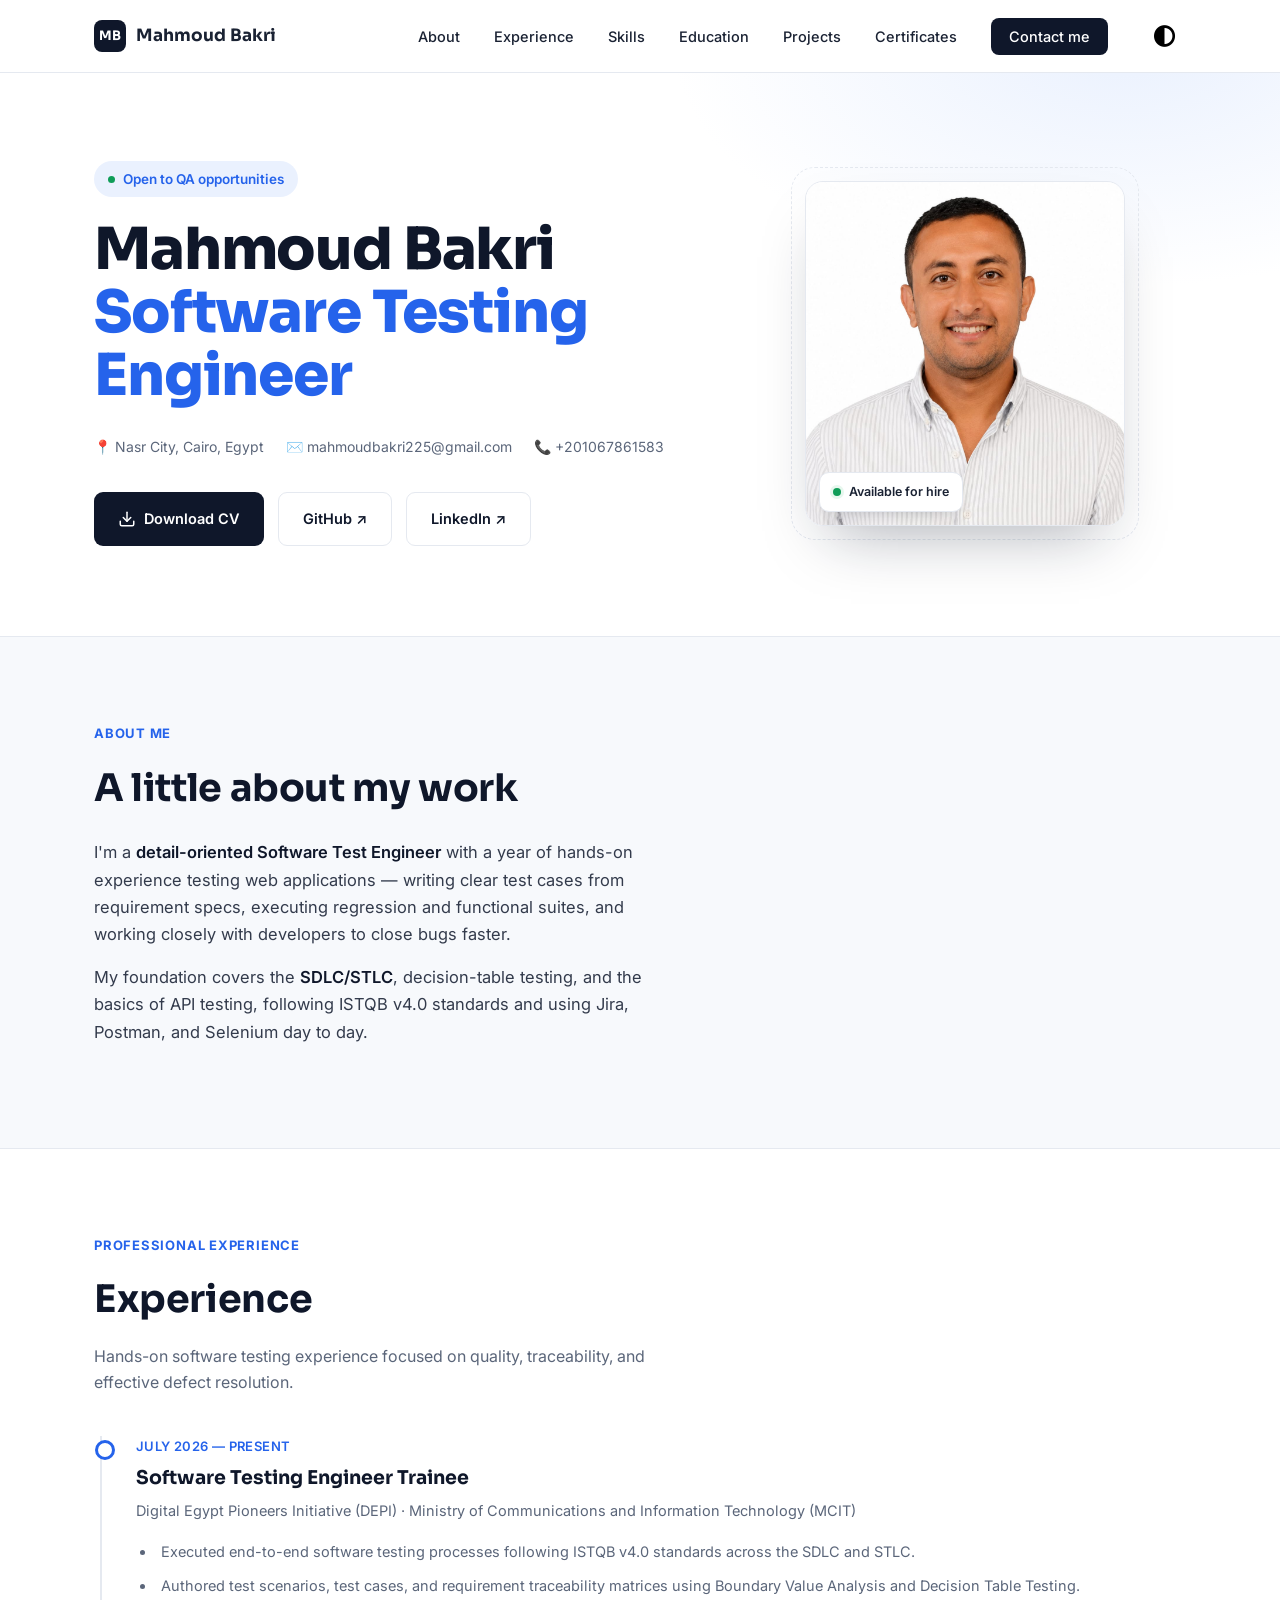
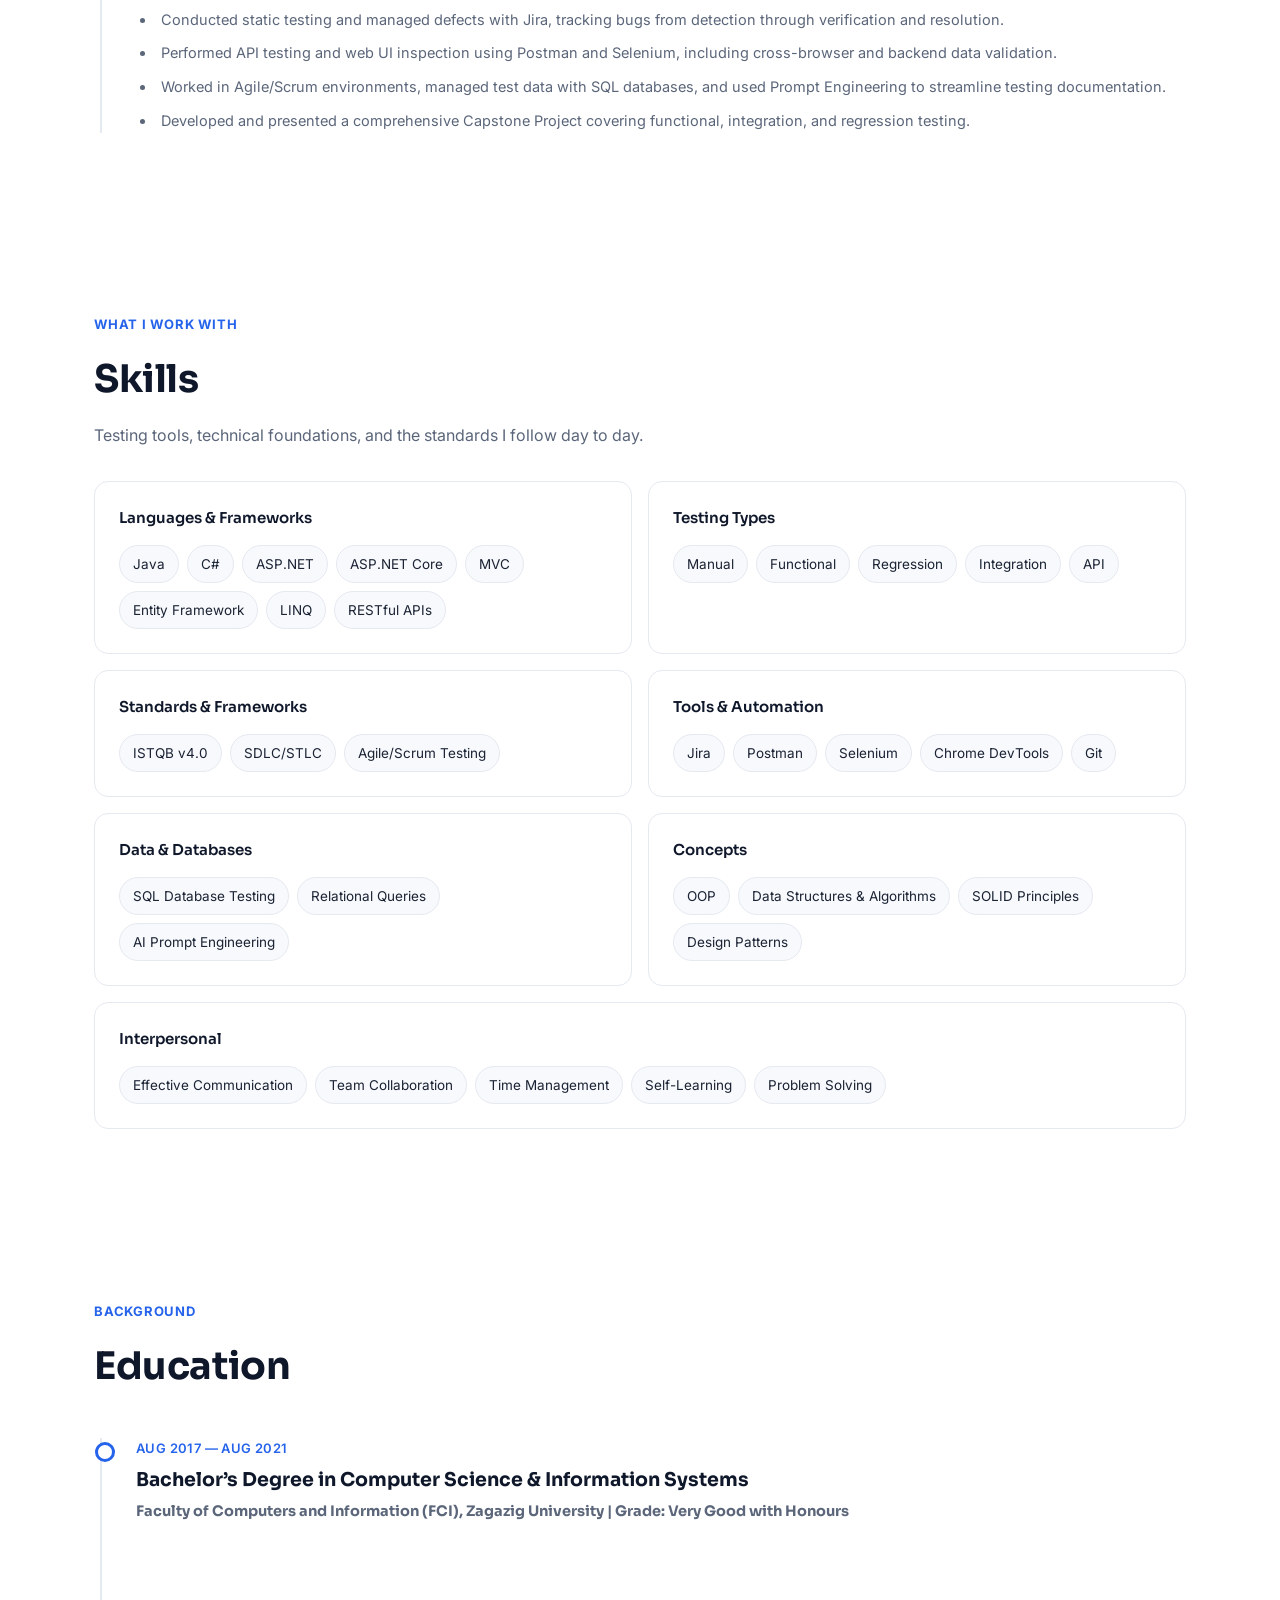
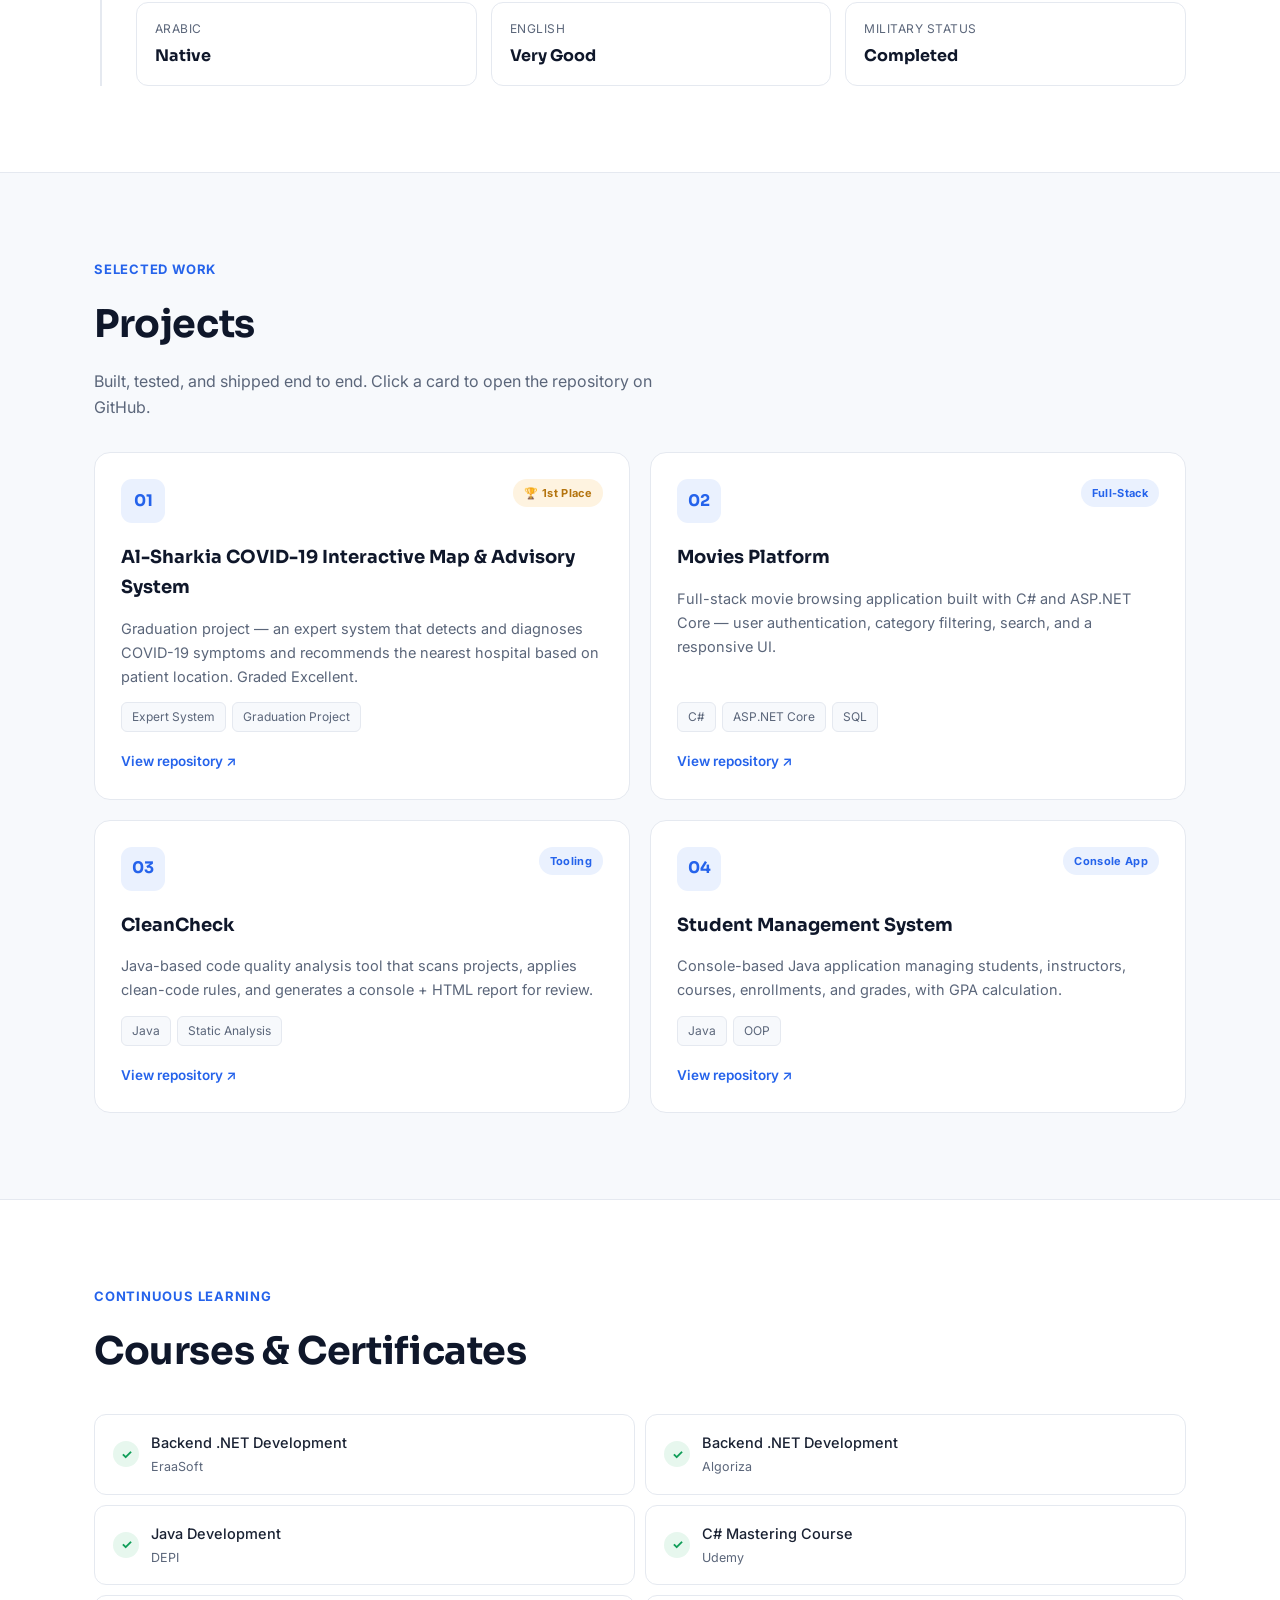
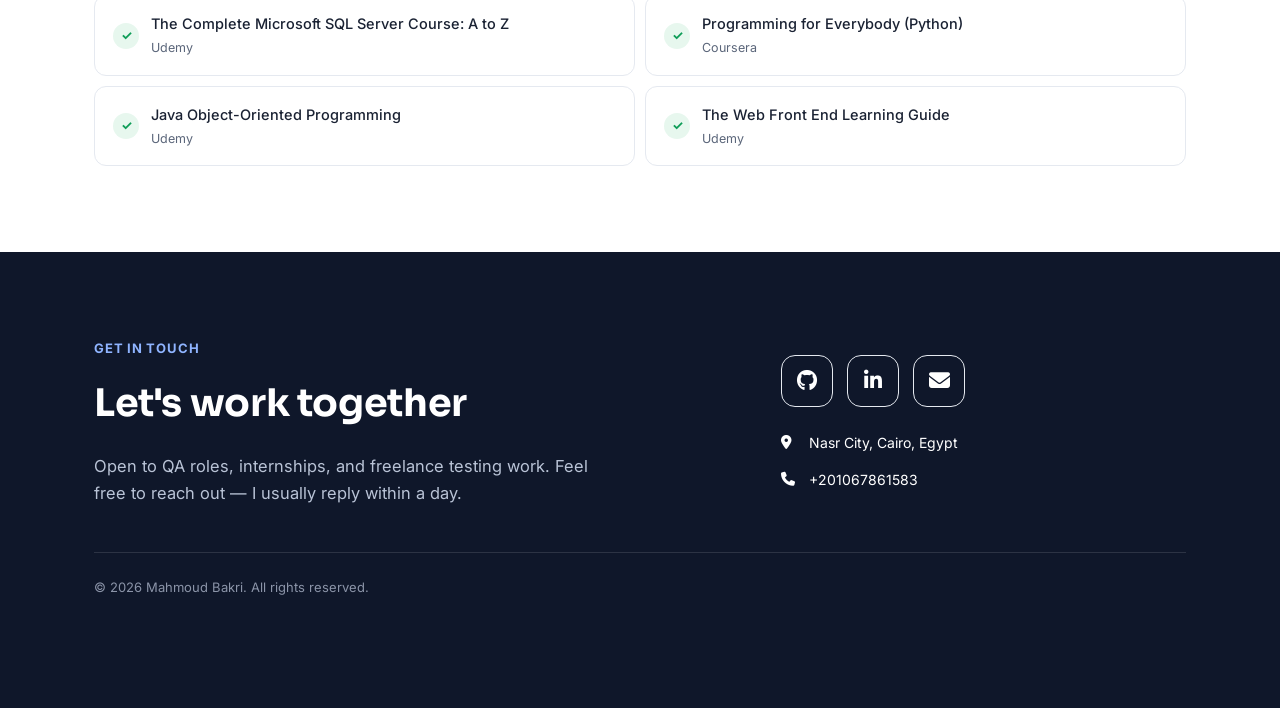
==== index.html @ 8c32ebaa "update style" ====
<!DOCTYPE html>
<html lang="en">
<head>
<meta charset="UTF-8">
<meta name="viewport" content="width=device-width, initial-scale=1.0">
<link rel="icon" type="image/png" href="imgs/MB.png">
<title>Mahmoud Bakri — Software Testing Engineer</title>
<link rel="preconnect" href="https://fonts.googleapis.com">
<link rel="preconnect" href="https://fonts.gstatic.com" crossorigin>
<link href="https://fonts.googleapis.com/css2?family=Sora:wght@500;600;700;800&family=Inter:wght@400;500;600;700&display=swap" rel="stylesheet">
<link rel="stylesheet"
      href="https://cdnjs.cloudflare.com/ajax/libs/font-awesome/6.5.2/css/all.min.css">
<link id="themeStylesheet" rel="stylesheet" href="styles/style.css">
             

<style>
.experience-list{margin-top:18px;padding-left:20px;color:var(--text-soft);font-size:14.5px;line-height:1.7;}
.experience-list li{margin-bottom:9px;padding-left:5px;}
</style>
</head>
<body>

<nav class="nav">
  <div class="wrap">
    <div class="brand"><span class="mark">MB</span> Mahmoud Bakri</div>
    <ul class="navlinks">
      <li><a href="#about">About</a></li>
      <li><a href="#experience">Experience</a></li>
      <li><a href="#skills">Skills</a></li>
      <li><a href="#education">Education</a></li>
      <li><a href="#projects">Projects</a></li>
      <li><a href="#certs">Certificates</a></li>
      <li><a class="nav-cta" href="#contact">Contact me</a></li>

    <li>
  <button class="theme-toggle" id="themeToggle" aria-label="Toggle dark mode">
     <i class="fa-solid fa-circle-half-stroke  sun"></i>
      <i class="fa-regular fa-moon moon"></i>
  </button>
</li>



    </ul>
  </div>
</nav>

<header class="hero">
  <div class="wrap hero-grid">
    <div>
      <div class="kicker"><span class="dot"></span> Open to QA opportunities</div>
      <h1 class="name">Mahmoud Bakri<br><span class="accent">Software Testing Engineer</span></h1>
      
      <div class="hero-meta">
        <span class="meta-item">📍 Nasr City, Cairo, Egypt</span>
        <span class="meta-item">✉️ mahmoudbakri225@gmail.com</span>
        <span class="meta-item">📞 +201067861583</span>
      </div>

      <div class="cta-row">
        
        <a  class="btn btn-primary" href="uploads/Mahmoud_Bakri_CV.pdf" target="_blank" rel="noopener">
          <svg width="18" height="18" viewBox="0 0 24 24" fill="none" stroke="currentColor" stroke-width="2" stroke-linecap="round" stroke-linejoin="round"><path d="M21 15v4a2 2 0 0 1-2 2H5a2 2 0 0 1-2-2v-4"/><polyline points="7 10 12 15 17 10"/><line x1="12" y1="15" x2="12" y2="3"/></svg>
          Download CV
        </a>
        
        <a class="btn btn-ghost" href="https://github.com/MahmoudBakri225/" target="_blank" rel="noopener">GitHub ↗</a>
        <a class="btn btn-ghost" href="https://linkedin.com/in/mahmoud-bakri-swt/" target="_blank" rel="noopener">LinkedIn ↗</a>
        
      </div>
    </div>

    <div class="photo-card">
      <div class="photo-ring"></div>
      <div class="photo-box">
      <img alt="Mahmoud-bakri-image" src="imgs/mb.jpg">
      </div>
      <div class="avail-badge"><span class="dot"></span> Available for hire</div>
    </div>
  </div>
</header>

<section class="about" id="about">
  <div class="wrap">
    <div class="about-grid">
      <div class="reveal">
        <div class="eyebrow">About me</div>
        <h2 class="section-title">A little about my work</h2>
        <div class="about-copy" style="margin-top:20px;">
          <p>I'm a <strong>detail-oriented Software Test Engineer</strong> with a year of hands-on experience testing web applications — writing clear test cases from requirement specs, executing regression and functional suites, and working closely with developers to close bugs faster.</p>
          <p>My foundation covers the <strong>SDLC/STLC</strong>, decision-table testing, and the basics of API testing, following ISTQB v4.0 standards and using Jira, Postman, and Selenium day to day.</p>
        </div>
      </div>
      <!-- <div class="reveal">
        <div class="stat-cards">
          <div class="stat-card"><div class="stat-num">1+</div><div class="stat-label">Year of testing experience</div></div>
          <div class="stat-card"><div class="stat-num">4</div><div class="stat-label">Projects delivered</div></div>
          <div class="stat-card"><div class="stat-num">8</div><div class="stat-label">Courses & certificates</div></div>
          <div class="stat-card"><div class="stat-num">2</div><div class="stat-label">Languages spoken</div></div>
        </div>
      </div> -->
    </div>
  </div>
</section>

<section id="experience">
  <div class="wrap">
    <div class="reveal">
      <div class="eyebrow">Professional experience</div>
      <h2 class="section-title">Experience</h2>
      <p class="section-sub">Hands-on software testing experience focused on quality, traceability, and effective defect resolution.</p>
    </div>

    <div class="timeline reveal" style="margin-top:40px;">
      <div class="tl-item">
        <div class="tl-date">July 2026 — Present</div>
        <div class="tl-role">Software Testing Engineer Trainee</div>
        <div class="tl-org">Digital Egypt Pioneers Initiative (DEPI) · Ministry of Communications and Information Technology (MCIT)</div>
        <ul class="experience-list">
          <li>Executed end-to-end software testing processes following ISTQB v4.0 standards across the SDLC and STLC.</li>
          <li>Authored test scenarios, test cases, and requirement traceability matrices using Boundary Value Analysis and Decision Table Testing.</li>
          <li>Conducted static testing and managed defects with Jira, tracking bugs from detection through verification and resolution.</li>
          <li>Performed API testing and web UI inspection using Postman and Selenium, including cross-browser and backend data validation.</li>
          <li>Worked in Agile/Scrum environments, managed test data with SQL databases, and used Prompt Engineering to streamline testing documentation.</li>
          <li>Developed and presented a comprehensive Capstone Project covering functional, integration, and regression testing.</li>
        </ul>
      </div>
    </div>
  </div>
</section>

<section id="skills">
  <div class="wrap">
    <div class="reveal">
      <div class="eyebrow">What I work with</div>
      <h2 class="section-title">Skills</h2>
      <p class="section-sub">Testing tools, technical foundations, and the standards I follow day to day.</p>
    </div>

    <div class="skills-grid reveal" style="margin-top:32px;">
      <div class="skill-card">
        <h3>Languages & Frameworks</h3>
        <div class="pill-row">
          <span class="pill">Java</span><span class="pill">C#</span><span class="pill">ASP.NET</span>
          <span class="pill">ASP.NET Core</span><span class="pill">MVC</span><span class="pill">Entity Framework</span>
          <span class="pill">LINQ</span><span class="pill">RESTful APIs</span>
        </div>
      </div>
      <div class="skill-card">
        <h3>Testing Types</h3>
        <div class="pill-row">
          <span class="pill">Manual</span><span class="pill">Functional</span><span class="pill">Regression</span>
          <span class="pill">Integration</span><span class="pill">API</span>
        </div>
      </div>
      <div class="skill-card">
        <h3>Standards & Frameworks</h3>
        <div class="pill-row">
          <span class="pill">ISTQB v4.0</span><span class="pill">SDLC/STLC</span><span class="pill">Agile/Scrum Testing</span>
        </div>
      </div>
      <div class="skill-card">
        <h3>Tools & Automation</h3>
        <div class="pill-row">
          <span class="pill">Jira</span><span class="pill">Postman</span><span class="pill">Selenium</span>
          <span class="pill">Chrome DevTools</span><span class="pill">Git</span>
        </div>
      </div>
      <div class="skill-card">
        <h3>Data & Databases</h3>
        <div class="pill-row">
          <span class="pill">SQL Database Testing</span><span class="pill">Relational Queries</span>
          <span class="pill">AI Prompt Engineering</span>
        </div>
      </div>
      <div class="skill-card">
        <h3>Concepts</h3>
        <div class="pill-row">
          <span class="pill">OOP</span><span class="pill">Data Structures & Algorithms</span>
          <span class="pill">SOLID Principles</span><span class="pill">Design Patterns</span>
        </div>
      </div>
      <div class="skill-card" style="grid-column:1/-1;">
        <h3>Interpersonal</h3>
        <div class="pill-row">
          <span class="pill">Effective Communication</span><span class="pill">Team Collaboration</span>
          <span class="pill">Time Management</span><span class="pill">Self-Learning</span><span class="pill">Problem Solving</span>
        </div>
      </div>
    </div>
  </div>
</section>

<section id="education">
  <div class="wrap">
    <div class="reveal">
      <div class="eyebrow">Background</div>
      <h2 class="section-title">Education </h2>
    </div>

    <div class="timeline reveal" style="margin-top:40px;">
      <div class="tl-item">
        <div class="tl-date">Aug 2017 — Aug 2021</div>
        <div class="tl-role">Bachelor’s Degree in Computer Science & Information Systems</dسiv>
        <div class="tl-org">Faculty of Computers and Information (FCI), Zagazig University | Grade: Very Good with Honours</div>
      </div>
    </div>

    <div class="lang-grid reveal">
      <div class="lang-card"><div class="k">Arabic</div><div class="v">Native</div></div>
      <div class="lang-card"><div class="k">English</div><div class="v">Very Good</div></div>
      <div class="lang-card"><div class="k">Military Status</div><div class="v">Completed</div></div>
    </div>
  </div>
</section>

<section class="projects" id="projects">
  <div class="wrap">
    <div class="reveal">
      <div class="eyebrow">Selected work</div>
      <h2 class="section-title">Projects</h2>
      <p class="section-sub">Built, tested, and shipped end to end. Click a card to open the repository on GitHub.</p>
    </div>

    <div class="proj-grid reveal" style="margin-top:32px;">
      <a class="proj-card" href="https://github.com/MahmoudBakri225/Al-sharkia-COVID-19-Interactive-Map-Advisory-System" target="_blank" rel="noopener">
        <div class="proj-top">
          <div class="proj-icon">01</div>
          <span class="badge badge-gold">🏆 1st Place</span>
        </div>
        <div class="proj-name">Al-Sharkia COVID-19 Interactive Map & Advisory System</div>
        <p class="proj-desc">Graduation project — an expert system that detects and diagnoses COVID-19 symptoms and recommends the nearest hospital based on patient location. Graded Excellent.</p>
        <div class="proj-tags"><span class="tag-mini">Expert System</span><span class="tag-mini">Graduation Project</span></div>
        <span class="proj-link">View repository ↗</span>
      </a>

      <a class="proj-card" href="https://github.com/MahmoudBakri225/ETickets" target="_blank" rel="noopener">
        <div class="proj-top">
          <div class="proj-icon">02</div>
          <span class="badge badge-blue">Full-Stack</span>
        </div>
        <div class="proj-name">Movies Platform</div>
        <p class="proj-desc">Full-stack movie browsing application built with C# and ASP.NET Core — user authentication, category filtering, search, and a responsive UI.</p>
        <div class="proj-tags"><span class="tag-mini">C#</span><span class="tag-mini">ASP.NET Core</span><span class="tag-mini">SQL</span></div>
        <span class="proj-link">View repository ↗</span>
      </a>

      <a class="proj-card" href="https://github.com/MahmoudBakri225/CleanCheck" target="_blank" rel="noopener">
        <div class="proj-top">
          <div class="proj-icon">03</div>
          <span class="badge badge-blue">Tooling</span>
        </div>
        <div class="proj-name">CleanCheck</div>
        <p class="proj-desc">Java-based code quality analysis tool that scans projects, applies clean-code rules, and generates a console + HTML report for review.</p>
        <div class="proj-tags"><span class="tag-mini">Java</span><span class="tag-mini">Static Analysis</span></div>
        <span class="proj-link">View repository ↗</span>
      </a>

      <a class="proj-card" href="https://github.com/MahmoudBakri225/StudentManagementSystem/tree/main" target="_blank" rel="noopener">
        <div class="proj-top">
          <div class="proj-icon">04</div>
          <span class="badge badge-blue">Console App</span>
        </div>
        <div class="proj-name">Student Management System</div>
        <p class="proj-desc">Console-based Java application managing students, instructors, courses, enrollments, and grades, with GPA calculation.</p>
        <div class="proj-tags"><span class="tag-mini">Java</span><span class="tag-mini">OOP</span></div>
        <span class="proj-link">View repository ↗</span>
      </a>
    </div>
  </div>
</section>

<section id="certs">
  <div class="wrap">
    <div class="reveal">
      <div class="eyebrow">Continuous learning</div>
      <h2 class="section-title">Courses & Certificates</h2>
    </div>

    <div class="certs-grid reveal" style="margin-top:32px;">
      <div class="cert-item"><span class="cert-check">✓</span><div class="cert-text"><div class="c-name">Backend .NET Development</div><div class="c-issuer">EraaSoft</div></div></div>
      <div class="cert-item"><span class="cert-check">✓</span><div class="cert-text"><div class="c-name">Backend .NET Development</div><div class="c-issuer">Algoriza</div></div></div>
      <div class="cert-item"><span class="cert-check">✓</span><div class="cert-text"><div class="c-name">Java Development</div><div class="c-issuer">DEPI</div></div></div>
      <div class="cert-item"><span class="cert-check">✓</span><div class="cert-text"><div class="c-name">C# Mastering Course</div><div class="c-issuer">Udemy</div></div></div>
      <div class="cert-item"><span class="cert-check">✓</span><div class="cert-text"><div class="c-name">The Complete Microsoft SQL Server Course: A to Z</div><div class="c-issuer">Udemy</div></div></div>
      <div class="cert-item"><span class="cert-check">✓</span><div class="cert-text"><div class="c-name">Programming for Everybody (Python)</div><div class="c-issuer">Coursera</div></div></div>
      <div class="cert-item"><span class="cert-check">✓</span><div class="cert-text"><div class="c-name">Java Object-Oriented Programming</div><div class="c-issuer">Udemy</div></div></div>
      <div class="cert-item"><span class="cert-check">✓</span><div class="cert-text"><div class="c-name">The Web Front End Learning Guide</div><div class="c-issuer">Udemy</div></div></div>
    </div>
  </div>
</section>


<section class="contact" id="contact">
  <div class="wrap">

    <div class="contact-grid">

      <!-- Left: Text -->
      <div class="contact-content reveal">

        <div class="eyebrow">Get in touch</div>

        <h2 class="section-title">
          Let's work together
        </h2>

        <div class="contact-copy">
          <p>
            Open to QA roles, internships, and freelance testing work.
            Feel free to reach out — I usually reply within a day.
          </p>
        </div>

      </div>

      <!-- Right: Social + Contact Info -->
      <div class="contact-right reveal">

        <div class="social-icons">

          <a
            href="https://github.com/MahmoudBakri225/"
            target="_blank"
            rel="noopener"
            aria-label="GitHub"
            class="social-icon"
          >
            <i class="fa-brands fa-github"></i>
          </a>

          <a
            href="https://linkedin.com/in/mahmoud-bakri-swt/"
            target="_blank"
            rel="noopener"
            aria-label="LinkedIn"
            class="social-icon"
          >
            <i class="fa-brands fa-linkedin-in"></i>
          </a>

          <a
            href="mailto:mahmoudbakri225@gmail.com"
            aria-label="Email"
            class="social-icon"
          >
            <i class="fa-solid fa-envelope"></i>
          </a>

        </div>

        <div class="contact-info">

          <div class="contact-info-item">
            <i class="fa-solid fa-location-dot"></i>
            <span>Nasr City, Cairo, Egypt</span>
          </div>

          <div class="contact-info-item">
            <i class="fa-solid fa-phone"></i>
            <a href="tel:+201067861583">
              +201067861583
            </a>
          </div>

        </div>

      </div>

    </div>

    <footer>
      <span class="fnote">
        © 2026 Mahmoud Bakri. All rights reserved.
      </span>

    </footer>

  </div>
</section>


<script>
  (function(){
    var items = document.querySelectorAll('.reveal');
    if(!('IntersectionObserver' in window)){ items.forEach(function(el){el.classList.add('in');}); return; }
    var io = new IntersectionObserver(function(entries){
      entries.forEach(function(entry){
        if(entry.isIntersecting){ entry.target.classList.add('in'); io.unobserve(entry.target); }
      });
    }, {threshold:0.12});
    items.forEach(function(el){ io.observe(el); });
  })();
</script>

<script src="scripts/index.js"></script>

</body>
</html>
---- styles/style.css ----
:root{
    --bg:#FFFFFF;
    --bg-soft:#F7F9FC;
    --navy:#0F172A;
    --navy-2:#1E293B;
    --blue:#2563EB;
    --blue-soft:#EAF1FE;
    --text:#1A2233;
    --text-soft:#5B667A;
    --border:#E5E9F0;
    --green:#0F9D58;
    --green-soft:#E7F7EE;

    --display:'Sora', sans-serif;
    --body:'Inter', sans-serif;
    --maxw:1140px;
  }


  .theme-toggle {
  width: 44px;
  height: 44px;
  border: none;
  border-radius: 50%;
  background: transparent;
  cursor: pointer;

  display: flex;
  align-items: center;
  justify-content: center;

  font-size: 21px;
  transition: transform 0.3s ease, background 0.3s ease;
}

.theme-toggle:hover {
  transform: rotate(15deg) scale(1.1);
  background: rgba(128, 128, 128, 0.15);
}

.theme-toggle .moon {
  display: none;
}

.theme-toggle.dark .sun {
  display: none;
}

.theme-toggle.dark .moon {
  display: inline;
}



  .theme-switch {
  position: relative;
  display: inline-block;
  width: 48px;
  height: 24px;
}

.theme-switch input {
  display: none;
}

.theme-slider {
  position: absolute;
  inset: 0;
  background: #ccc;
  border-radius: 30px;
  cursor: pointer;
  transition: 0.3s;
}

.theme-slider::before {
  content: "";
  position: absolute;
  width: 18px;
  height: 18px;
  left: 3px;
  top: 3px;
  background: white;
  border-radius: 50%;
  transition: 0.3s;
}

.theme-switch input:checked + .theme-slider {
  background: #222;
}

.theme-switch input:checked + .theme-slider::before {
  transform: translateX(24px);
}



  .switch {
    position: relative;
    display: inline-block;
    width: 50px;
    height: 26px;
}

.switch input {
    display: none;
}

.slider {
    position: absolute;
    inset: 0;
    background: #ccc;
    border-radius: 30px;
    cursor: pointer;
    transition: 0.3s;
}

.slider::before {
    content: "";
    position: absolute;
    width: 20px;
    height: 20px;
    left: 3px;
    top: 3px;
    background: white;
    border-radius: 50%;
    transition: 0.3s;
}

input:checked + .slider {
    background: #333;
}

input:checked + .slider::before {
    transform: translateX(24px);
}



  *{box-sizing:border-box; margin:0; padding:0;}
  html{scroll-behavior:smooth;}
  body{
    font-family:var(--body);
    color:var(--text);
    background:var(--bg);
    line-height:1.65;
    -webkit-font-smoothing:antialiased;
  }
  img{max-width:100%; display:block;}
  a{color:inherit; text-decoration:none;}
  ::selection{background:var(--blue-soft); color:var(--navy);}
  .wrap{max-width:var(--maxw); margin:0 auto; padding:0 24px;}
  a:focus-visible, button:focus-visible{outline:2px solid var(--blue); outline-offset:3px; border-radius:2px;}

  .reveal{opacity:0; transform:translateY(14px); transition:opacity .5s ease, transform .5s ease;}
  .reveal.in{opacity:1; transform:translateY(0);}
  @media (prefers-reduced-motion: reduce){ .reveal{opacity:1; transform:none;} html{scroll-behavior:auto;} }

  /* ---- nav ---- */
  .nav{position:sticky; top:0; z-index:60; background:rgba(255,255,255,0.85); backdrop-filter:blur(10px); border-bottom:1px solid var(--border);}
  .nav .wrap{display:flex; align-items:center; justify-content:space-between; height:72px;}
  .brand{font-family:var(--display); font-weight:700; font-size:17px; display:flex; align-items:center; gap:10px;}
  .brand .mark{width:32px; height:32px; border-radius:8px; background:var(--navy); color:#fff; display:flex; align-items:center; justify-content:center; font-size:13px; font-weight:700;}
  .navlinks{display:none; gap:34px; list-style:none;}
  @media (min-width:780px){ .navlinks{display:flex; align-items:center;} }
  .navlinks a{font-size:14.5px; font-weight:500; transition:color .2s;}
  .navlinks a:hover{color:var(--navy);}
  .nav-cta{font-size:14px; font-weight:600; background:var(--navy); color:#fff; padding:10px 18px; border-radius:8px; transition:background .2s, transform .2s;}
  .nav-cta:hover{background:var(--blue); transform:translateY(-1px);}

  /* ---- hero ---- */
  .hero{padding:88px 0 90px; background:
    radial-gradient(700px 380px at 88% -6%, var(--blue-soft), transparent 65%);
  }
  .hero-grid{display:grid; grid-template-columns:1fr; gap:52px; align-items:center;}
  @media (min-width:920px){ .hero-grid{grid-template-columns:1.15fr 0.85fr;} }

  .kicker{display:inline-flex; align-items:center; gap:8px; font-size:13.5px; font-weight:600; color:var(--blue); background:var(--blue-soft); padding:7px 14px; border-radius:20px; margin-bottom:22px;}
  .kicker .dot{width:7px; height:7px; border-radius:50%; background:var(--green);}

  h1.name{font-family:var(--display); font-weight:800; font-size:clamp(38px,5.4vw,58px); line-height:1.08; letter-spacing:-0.02em; color:var(--navy);}
  h1.name .accent{color:var(--blue);}
  .tagline{margin-top:20px; font-size:18px; color:var(--text-soft); max-width:50ch; line-height:1.7;}

  .hero-meta{display:flex; flex-wrap:wrap; gap:22px; margin-top:28px;}
  .meta-item{display:flex; align-items:center; gap:8px; font-size:14px; color:var(--text-soft);}
  .meta-item svg{flex-shrink:0;}

  .cta-row{display:flex; gap:14px; margin-top:34px; flex-wrap:wrap;}
  .btn{font-size:14.5px; font-weight:600; padding:14px 24px; border-radius:9px; display:inline-flex; align-items:center; gap:8px; transition:transform .2s, box-shadow .2s, background .2s, border-color .2s;}
  .btn-primary{background:var(--navy); color:#fff;}
  .btn-primary:hover{background:var(--blue); transform:translateY(-2px); box-shadow:0 10px 24px -8px rgba(37,99,235,0.5);}
  .btn-ghost{border:1.5px solid var(--border); color:var(--navy); background:#fff;}
  .btn-ghost:hover{border-color:var(--navy); transform:translateY(-2px);}

  .photo-card{position:relative; justify-self:center; width:min(320px,80vw);}
  .photo-ring{position:absolute; inset:-14px; border:1.5px dashed var(--border); border-radius:24px;}
  .photo-box{aspect-ratio:1/1.08; border-radius:18px; overflow:hidden; border:1px solid var(--border); box-shadow:0 30px 60px -25px rgba(15,23,42,0.35); position:relative;}
  .photo-box img{width:100%; height:100%; object-fit:cover;}
  .avail-badge{position:absolute; left:14px; bottom:14px; background:#fff; border:1px solid var(--border); border-radius:10px; padding:9px 13px; display:flex; align-items:center; gap:8px; font-size:12.5px; font-weight:600; box-shadow:0 8px 18px -10px rgba(15,23,42,0.3);}
  .avail-badge .dot{width:8px; height:8px; border-radius:50%; background:var(--green); box-shadow:0 0 0 3px var(--green-soft);}


  /* =========================
   HOVER
========================= */

.photo-card:hover .photo-box {
  transform: translateY(-10px) rotateX(2deg) rotateY(-3deg);

  box-shadow:
    0 25px 50px rgba(0, 0, 0, 0.35),
    0 0 35px rgba(100, 180, 255, 0.25);
}

.photo-card:hover .photo-box img {
  transform: scale(1.08);

  filter:
    brightness(1.08)
    contrast(1.05)
    saturate(1.1);
}

/* Sweep light */
.photo-card:hover .photo-box::after {
  transform: translateX(120%);
}

/* Ring animation */
.photo-card:hover .photo-ring {
  transform: rotate(4deg) scale(1.04);

  border-color: rgba(100, 190, 255, 0.65);

  box-shadow:
    0 0 20px rgba(100, 190, 255, 0.25),
    inset 0 0 20px rgba(100, 190, 255, 0.08);
}

  /* ---- section shell ---- */
  section{padding:86px 0;}
  .eyebrow{font-size:13px; font-weight:700; letter-spacing:.06em; text-transform:uppercase; color:var(--blue); margin-bottom:12px;}
  .section-title{font-family:var(--display); font-weight:700; font-size:clamp(28px,3.6vw,38px); color:var(--navy); letter-spacing:-0.01em;}
  .section-sub{color:var(--text-soft); margin-top:12px; font-size:16px; max-width:60ch;}

  /* ---- about ---- */
  .about{background:var(--bg-soft); border-top:1px solid var(--border); border-bottom:1px solid var(--border);}
  .about-grid{display:grid; grid-template-columns:1fr; gap:44px;}
  @media (min-width:880px){ .about-grid{grid-template-columns:1.3fr 1fr;} }
  .about-copy p{font-size:16.5px; color:#333B4C; margin-bottom:16px; max-width:60ch;}
  .about-copy strong{color:var(--navy); font-weight:600;}

  .stat-cards{display:grid; grid-template-columns:1fr 1fr; gap:14px;}
  .stat-card{background:#fff; border:1px solid var(--border); border-radius:14px; padding:22px;}
  .stat-num{font-family:var(--display); font-weight:800; font-size:30px; color:var(--navy);}
  .stat-label{font-size:13px; color:var(--text-soft); margin-top:4px;}

  /* ---- skills ---- */
  .skills-grid{display:grid; grid-template-columns:1fr; gap:16px;}
  @media (min-width:700px){ .skills-grid{grid-template-columns:1fr 1fr;} }
  .skill-card{background:#fff; border:1px solid var(--border); border-radius:14px; padding:24px; transition:border-color .2s, box-shadow .2s;}
  .skill-card:hover{border-color:#c7d2e3; box-shadow:0 12px 28px -18px rgba(15,23,42,0.25);}
  .skill-card h3{font-family:var(--display); font-weight:600; font-size:15px; color:var(--navy); margin-bottom:14px;}
  .pill-row{display:flex; flex-wrap:wrap; gap:8px;}
  .pill{font-size:13.5px; padding:7px 13px; border-radius:20px; background:var(--bg-soft); border:1px solid var(--border); color:var(--text); transition:border-color .2s, background .2s, color .2s;}
  .pill:hover{border-color:var(--blue); background:var(--blue-soft); color:var(--blue);}

  /* ---- timeline ---- */
  .timeline{border-left:2px solid var(--border); margin-left:6px; padding-left:34px;}
  .tl-item{position:relative; padding-bottom:38px;}
  .tl-item:last-child{padding-bottom:0;}
  .tl-item::before{content:""; position:absolute; left:-41px; top:4px; width:14px; height:14px; border-radius:50%; background:#fff; border:3px solid var(--blue);}
  .tl-date{font-size:13px; font-weight:600; color:var(--blue); text-transform:uppercase; letter-spacing:.03em;}
  .tl-role{font-family:var(--display); font-size:19px; font-weight:700; color:var(--navy); margin-top:6px;}
  .tl-org{color:var(--text-soft); font-size:14.5px; margin-top:4px;}

  .lang-grid{display:grid; grid-template-columns:repeat(auto-fit,minmax(150px,1fr)); gap:14px; margin-top:40px;}
  .lang-card{background:#fff; border:1px solid var(--border); border-radius:12px; padding:16px 18px;}
  .lang-card .k{font-size:12px; color:var(--text-soft); text-transform:uppercase; letter-spacing:.04em;}
  .lang-card .v{font-family:var(--display); font-weight:700; font-size:16px; color:var(--navy); margin-top:4px;}

  /* ---- projects ---- */
  .projects{background:var(--bg-soft); border-top:1px solid var(--border); border-bottom:1px solid var(--border);}
  .proj-grid{display:grid; grid-template-columns:1fr; gap:20px;}
  @media (min-width:760px){ .proj-grid{grid-template-columns:1fr 1fr;} }
  .proj-card{background:#fff; border:1px solid var(--border); border-radius:16px; padding:26px; display:flex; flex-direction:column; gap:14px; transition:transform .2s, box-shadow .2s, border-color .2s;}
  .proj-card:hover{transform:translateY(-5px); box-shadow:0 20px 40px -22px rgba(15,23,42,0.3); border-color:#c7d2e3;}
  .proj-top{display:flex; align-items:flex-start; justify-content:space-between; gap:12px;}
  .proj-icon{width:44px; height:44px; border-radius:11px; background:var(--blue-soft); color:var(--blue); display:flex; align-items:center; justify-content:center; font-family:var(--display); font-weight:700; font-size:16px; flex-shrink:0;}
  .badge{font-size:11px; font-weight:700; letter-spacing:.03em; padding:5px 11px; border-radius:20px; white-space:nowrap;}
  .badge-gold{background:#FEF3E0; color:#B4740E;}
  .badge-blue{background:var(--blue-soft); color:var(--blue);}
  .proj-name{font-family:var(--display); font-weight:700; font-size:18px; color:var(--navy); margin-top:6px;}
  .proj-desc{color:var(--text-soft); font-size:14.5px;}
  .proj-tags{display:flex; flex-wrap:wrap; gap:6px; margin-top:auto;}
  .tag-mini{font-size:12px; color:var(--text-soft); background:var(--bg-soft); border:1px solid var(--border); padding:4px 10px; border-radius:6px;}
  .proj-link{display:inline-flex; align-items:center; gap:6px; font-size:13.5px; font-weight:600; color:var(--blue); margin-top:4px;}
  .proj-card:hover .proj-link{text-decoration:underline;}

  /* ---- certs ---- */
  .certs-grid{display:grid; grid-template-columns:1fr; gap:10px;}
  @media (min-width:700px){ .certs-grid{grid-template-columns:1fr 1fr;} }
  .cert-item{display:flex; align-items:center; gap:12px; background:#fff; border:1px solid var(--border); border-radius:12px; padding:16px 18px;}
  .cert-check{width:26px; height:26px; border-radius:50%; background:var(--green-soft); color:var(--green); display:flex; align-items:center; justify-content:center; font-size:13px; font-weight:700; flex-shrink:0;}
  .cert-text .c-name{font-size:14.5px; font-weight:500; color:var(--text);}
  .cert-text .c-issuer{font-size:12.5px; color:var(--text-soft); margin-top:2px;}

  /* ---- contact ---- */
  .contact{background:var(--navy); color:#fff;}
  .contact .eyebrow{color:#8FB4FF;}
  .contact .section-title{color:#fff;}
  .contact-grid{display:grid; grid-template-columns:1fr; gap:44px;}
  @media (min-width:880px){ .contact-grid{grid-template-columns:1.1fr .9fr;} }
  .contact-copy p{color:#B9C3D6; font-size:16.5px; max-width:52ch;}
  .contact-links{display:flex; flex-direction:column; gap:10px;}
  .clink{display:flex; align-items:center; justify-content:space-between; padding:16px 18px; border-radius:12px; background:rgba(255,255,255,0.05); border:1px solid rgba(255,255,255,0.12); transition:background .2s, transform .2s;}
  .clink:hover{background:rgba(255,255,255,0.1); transform:translateX(4px);}
  .clink .l-label{font-size:11px; color:#8B94A8; text-transform:uppercase; letter-spacing:.05em; display:block; margin-bottom:4px;}
  .clink .l-value{font-size:15px; font-weight:600;}

  footer{border-top:1px solid rgba(255,255,255,0.12); padding:24px 0; margin-top: 45px; display:flex; justify-content:space-between; flex-wrap:wrap; gap:10px;}
  footer .fnote{font-size:13px; color:#8B94A8;}

  ::-webkit-scrollbar{width:10px;}
  ::-webkit-scrollbar-track{background:var(--bg-soft);}
  ::-webkit-scrollbar-thumb{background:#cbd5e1; border-radius:6px;}


  /* =========================
   CONTACT SECTION
========================= */

/* =========================
   CONTACT
========================= */

.contact-grid {
  display: grid;
  grid-template-columns: 1.2fr 0.8fr;
  gap: 80px;
  align-items: center;
}

/* Left Content */

.contact-content {
  text-align: left;
}

.contact-content .contact-copy {
  max-width: 580px;
  margin-top: 18px;
}

/* Right Content */

.contact-right {
  display: flex;
  flex-direction: column;
  align-items: flex-start;
}

/* Social Icons */

.social-icons {
  display: flex;
  align-items: center;
  gap: 14px;
}

.social-icon {
  width: 52px;
  height: 52px;

  display: flex;
  align-items: center;
  justify-content: center;

  border-radius: 14px;

  background: var(--surface);
  color: #fff;
  border: 1px solid var(--border);

  font-size: 21px;
  text-decoration: none;

  transition:
    transform 0.25s ease,
    background 0.25s ease,
    color 0.25s ease,
    border-color 0.25s ease;
}

.social-icon:hover {
  transform: translateY(-5px);
  background: var(--accent);
  color: #fff;
  border-color: var(--accent);
}

/* Location + Phone */

.contact-info {
  display: flex;
  flex-direction: column;
  gap: 14px;
  margin-top: 24px;
}

.contact-info-item {
  display: flex;
  align-items: center;
  gap: 10px;

  color: var(--muted);
  font-size: 14px;
}

.contact-info-item i {
  color: var(--accent);
  width: 18px;
}

.contact-info-item a {
  color: inherit;
  text-decoration: none;
}

.contact-info-item a:hover {
  color: var(--accent);
}

/* Mobile */

@media (max-width: 768px) {

  .contact-grid {
    grid-template-columns: 1fr;
    gap: 40px;
  }

  .contact-right {
    align-items: flex-start;
  }

}
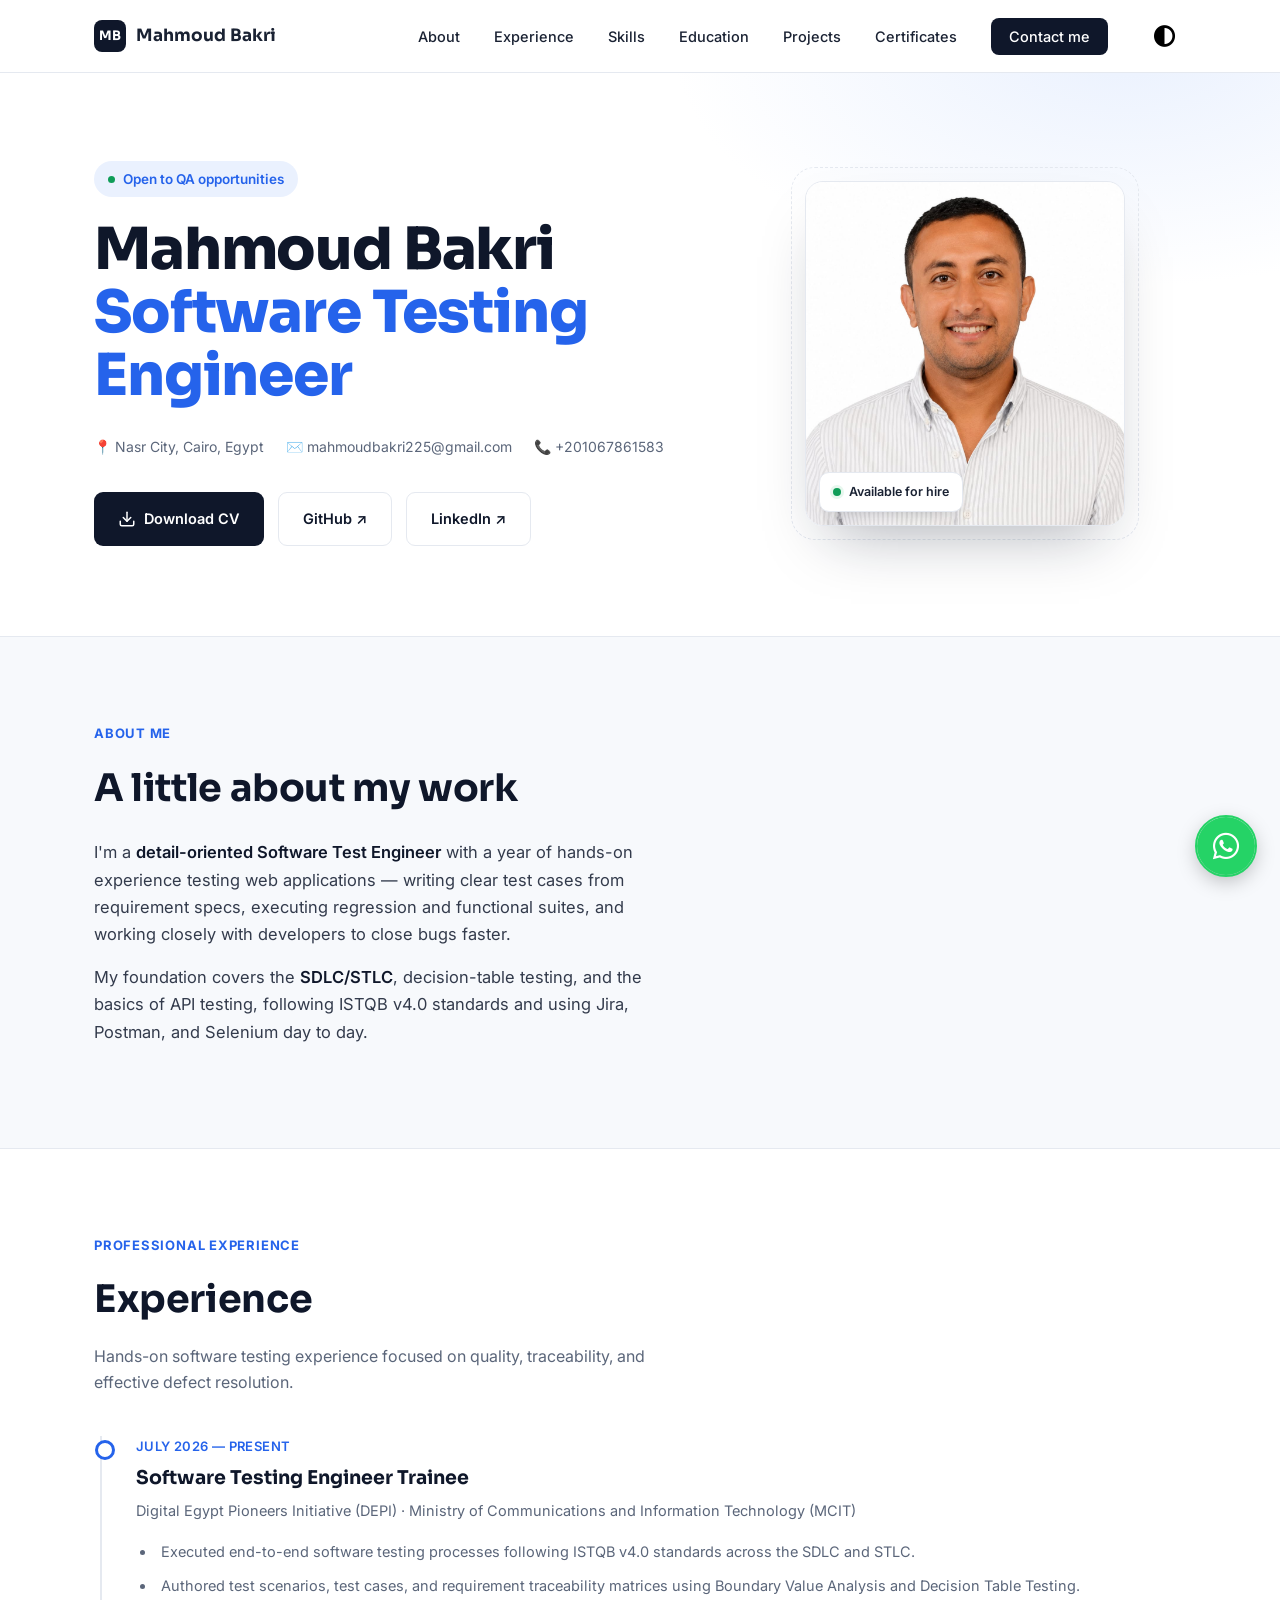
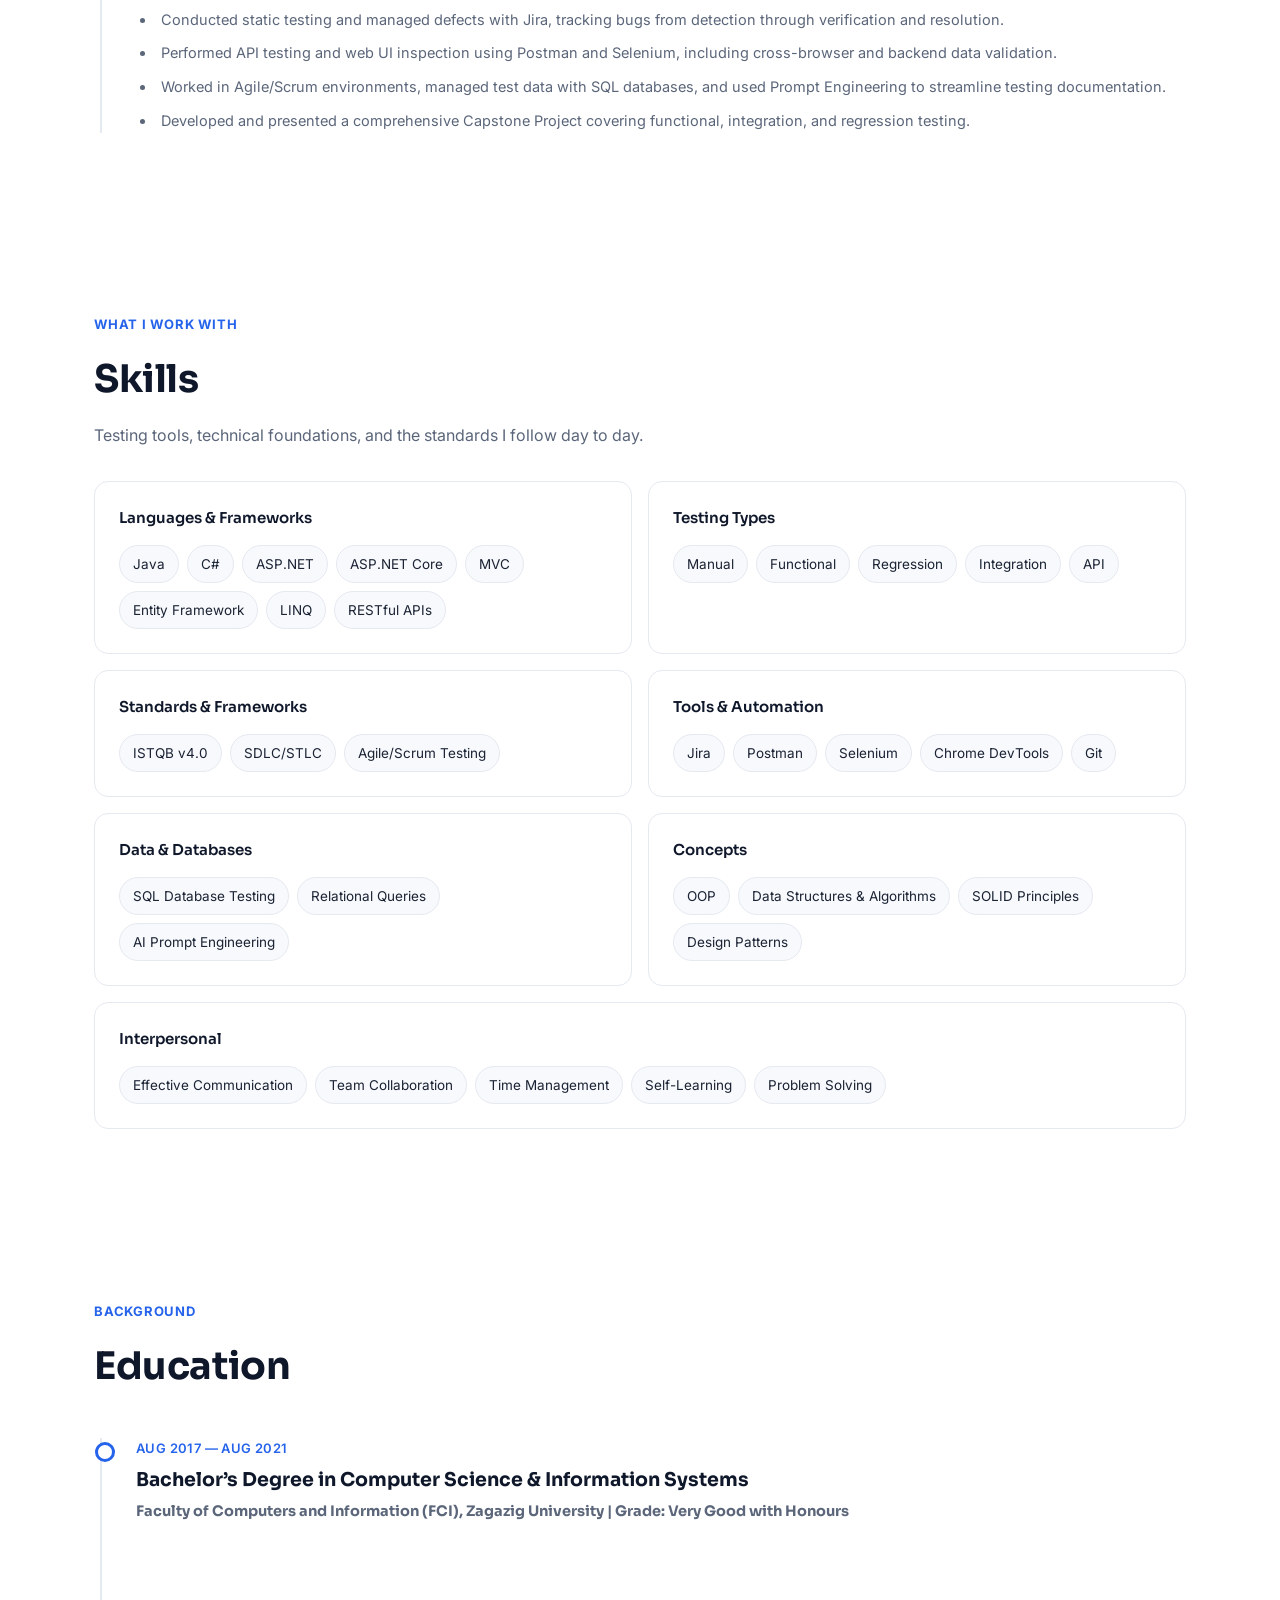
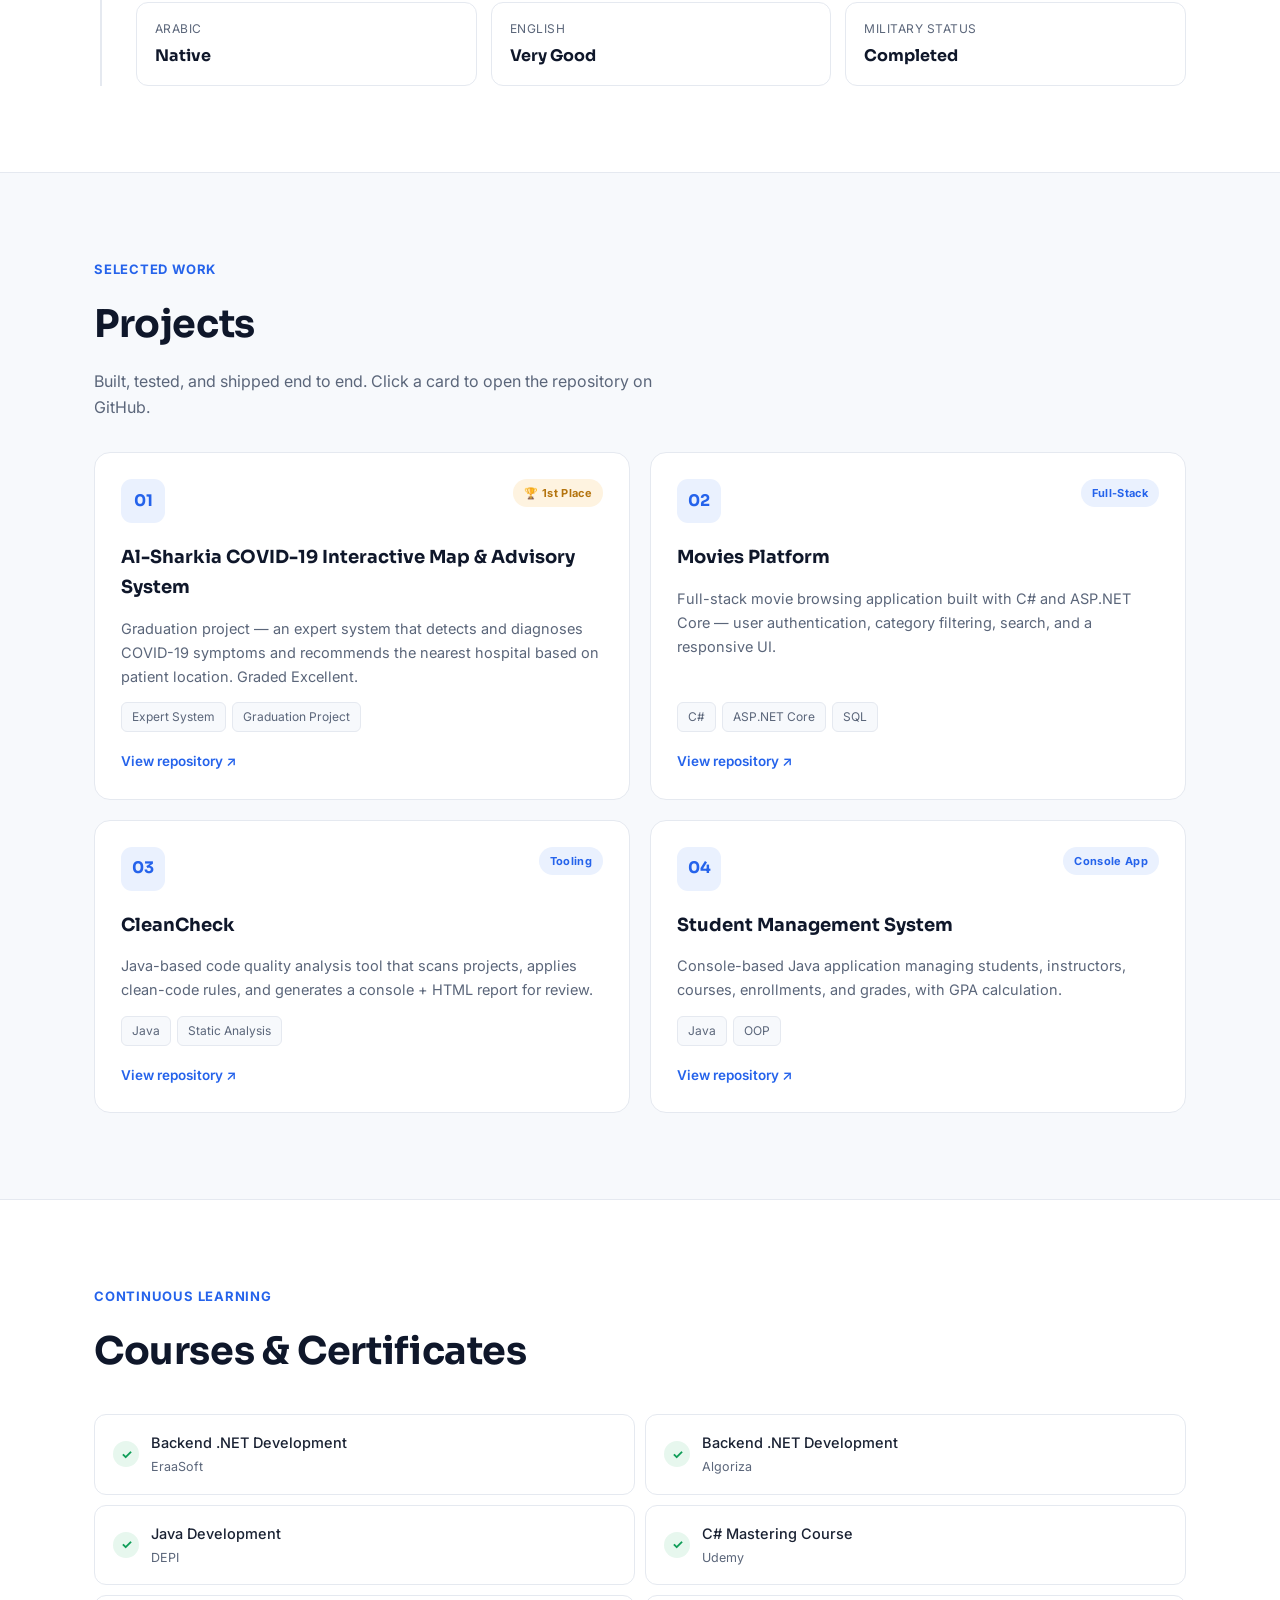
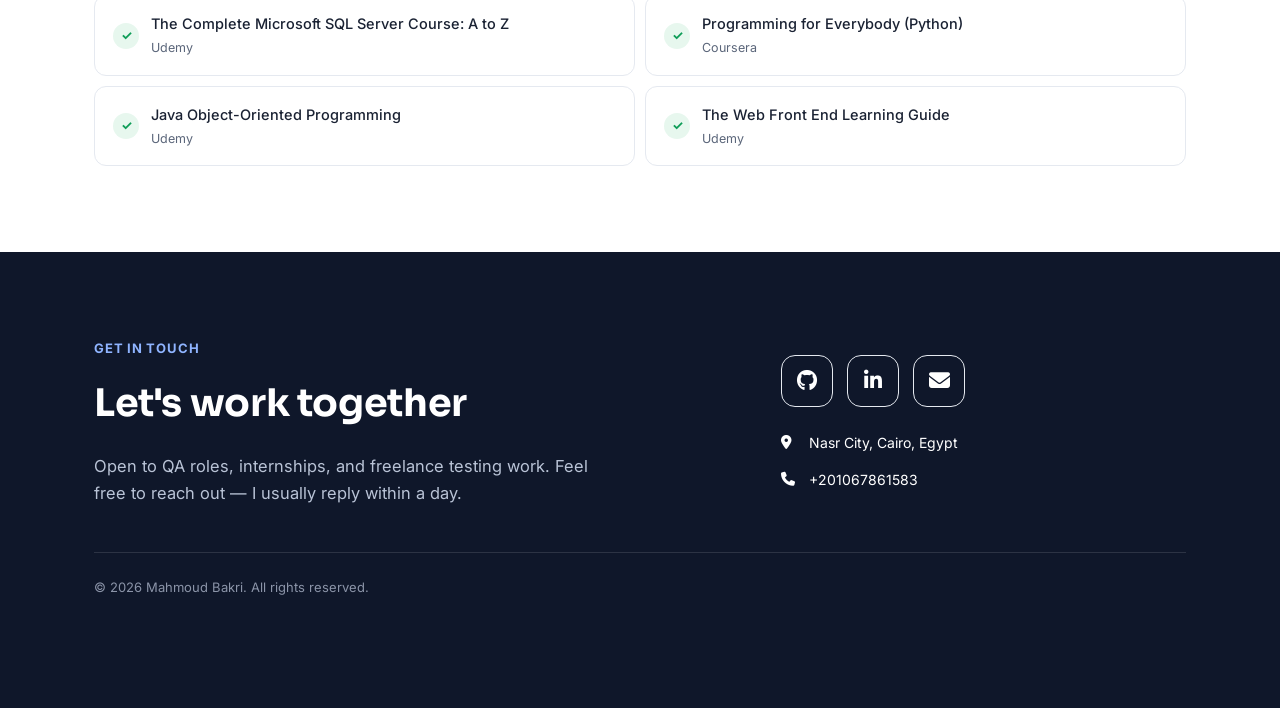
==== commit c3cd461d: "WhatsApp Button" ====
--- a/index.html
+++ b/index.html
@@ -12,7 +12,16 @@
       href="https://cdnjs.cloudflare.com/ajax/libs/font-awesome/6.5.2/css/all.min.css">
 <link id="themeStylesheet" rel="stylesheet" href="styles/style.css">
              
-
+<!-- Floating WhatsApp Button -->
+<a
+  href="https://wa.me/201067861583"
+  class="whatsapp-float"
+  target="_blank"
+  rel="noopener noreferrer"
+  aria-label="Chat with me on WhatsApp"
+>
+  <i class="fab fa-whatsapp"></i>
+</a>
 <style>
 .experience-list{margin-top:18px;padding-left:20px;color:var(--text-soft);font-size:14.5px;line-height:1.7;}
 .experience-list li{margin-bottom:9px;padding-left:5px;}
--- a/styles/style.css
+++ b/styles/style.css
@@ -445,4 +445,73 @@
     align-items: flex-start;
   }
 
+}
+
+
+/* Floating WhatsApp Button */
+.whatsapp-float {
+  position: fixed;
+  width: 58px;
+  height: 58px;
+  bottom: 25px;
+  right: 25px;
+
+  background: #25D366;
+  color: #fff;
+
+  border-radius: 50%;
+  display: flex;
+  align-items: center;
+  justify-content: center;
+
+  font-size: 30px;
+  text-decoration: none;
+
+  box-shadow: 0 6px 20px rgba(0, 0, 0, 0.25);
+
+  z-index: 9999;
+
+  transition: transform 0.3s ease, box-shadow 0.3s ease;
+}
+
+.whatsapp-float:hover {
+  transform: translateY(-5px) scale(1.08);
+  box-shadow: 0 10px 28px rgba(37, 211, 102, 0.45);
+}
+
+.whatsapp-float::before {
+  content: "";
+  position: absolute;
+  width: 100%;
+  height: 100%;
+  border-radius: 50%;
+  border: 2px solid #25D366;
+  animation: whatsappPulse 2s infinite;
+}
+
+@keyframes whatsappPulse {
+  0% {
+    transform: scale(1);
+    opacity: 0.8;
+  }
+
+  70% {
+    transform: scale(1.35);
+    opacity: 0;
+  }
+
+  100% {
+    transform: scale(1.35);
+    opacity: 0;
+  }
+}
+
+@media (max-width: 600px) {
+  .whatsapp-float {
+    width: 52px;
+    height: 52px;
+    bottom: 18px;
+    right: 18px;
+    font-size: 27px;
+  }
 }
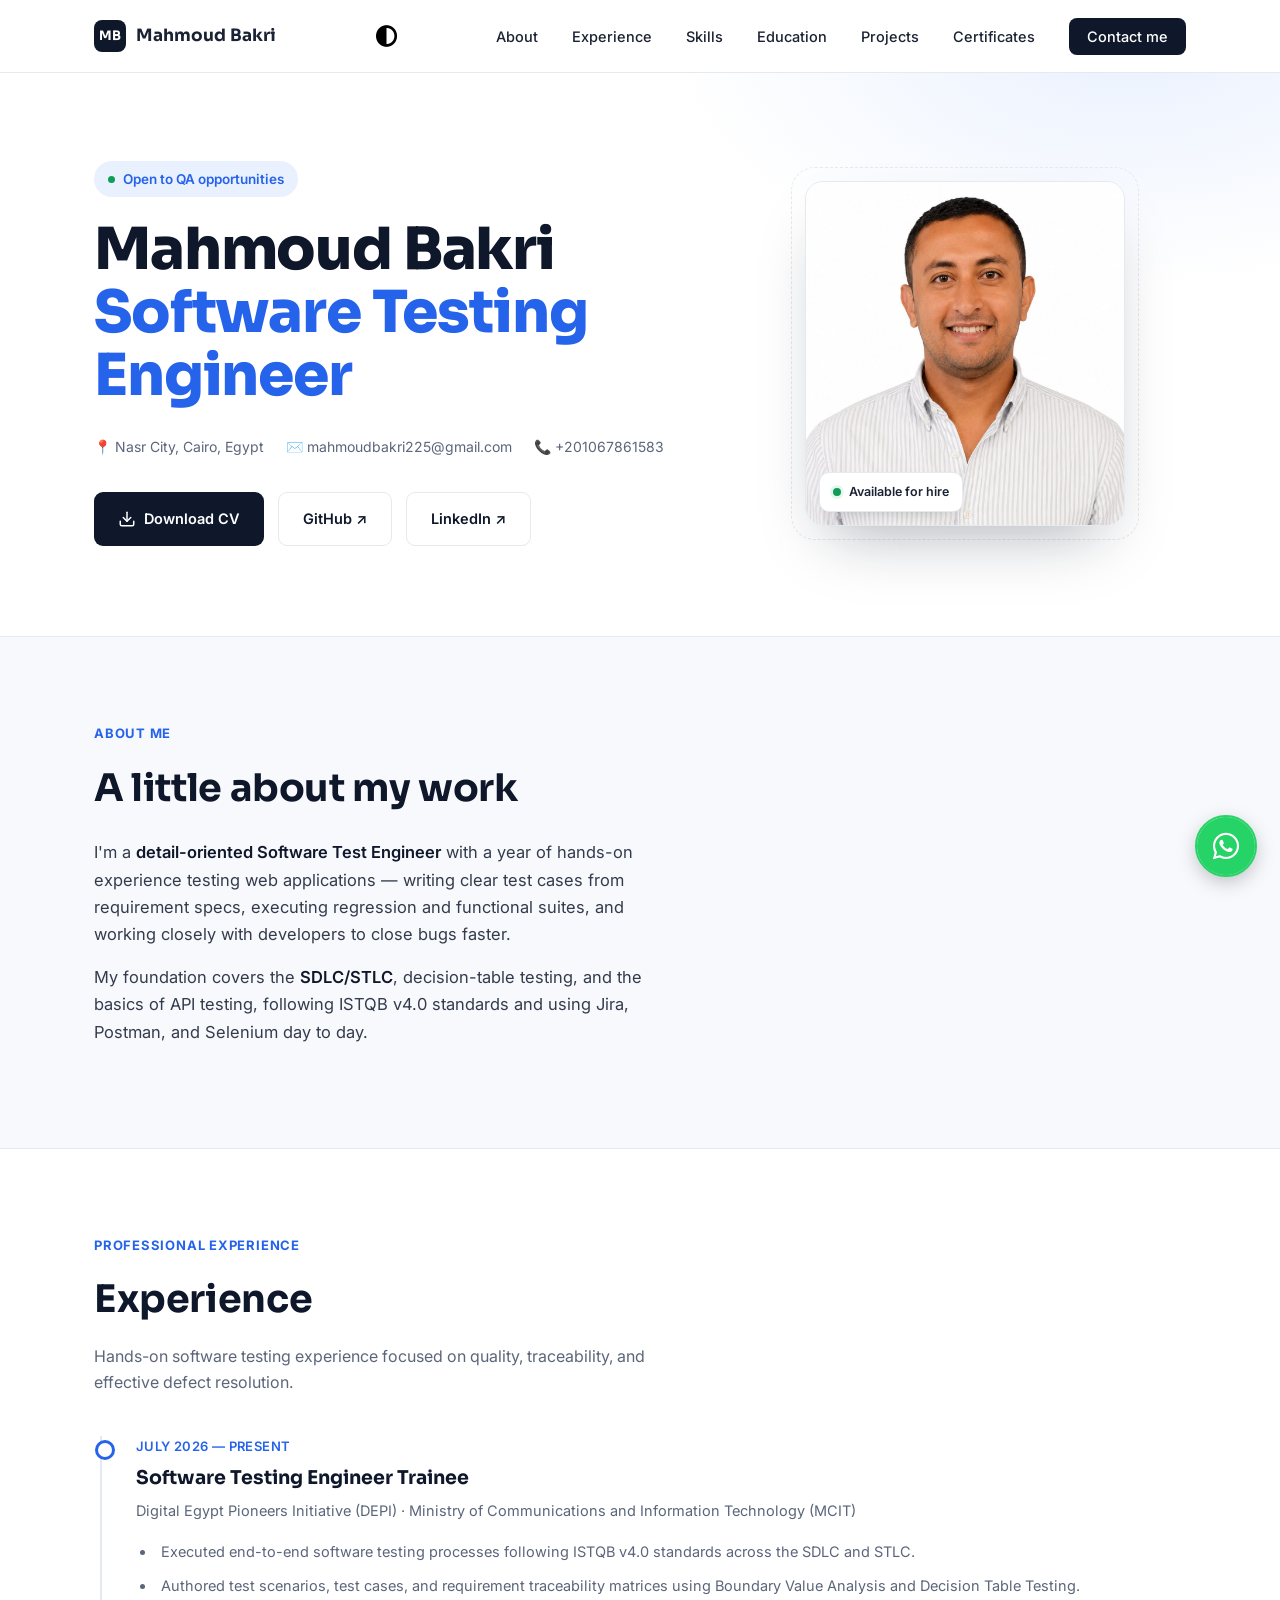
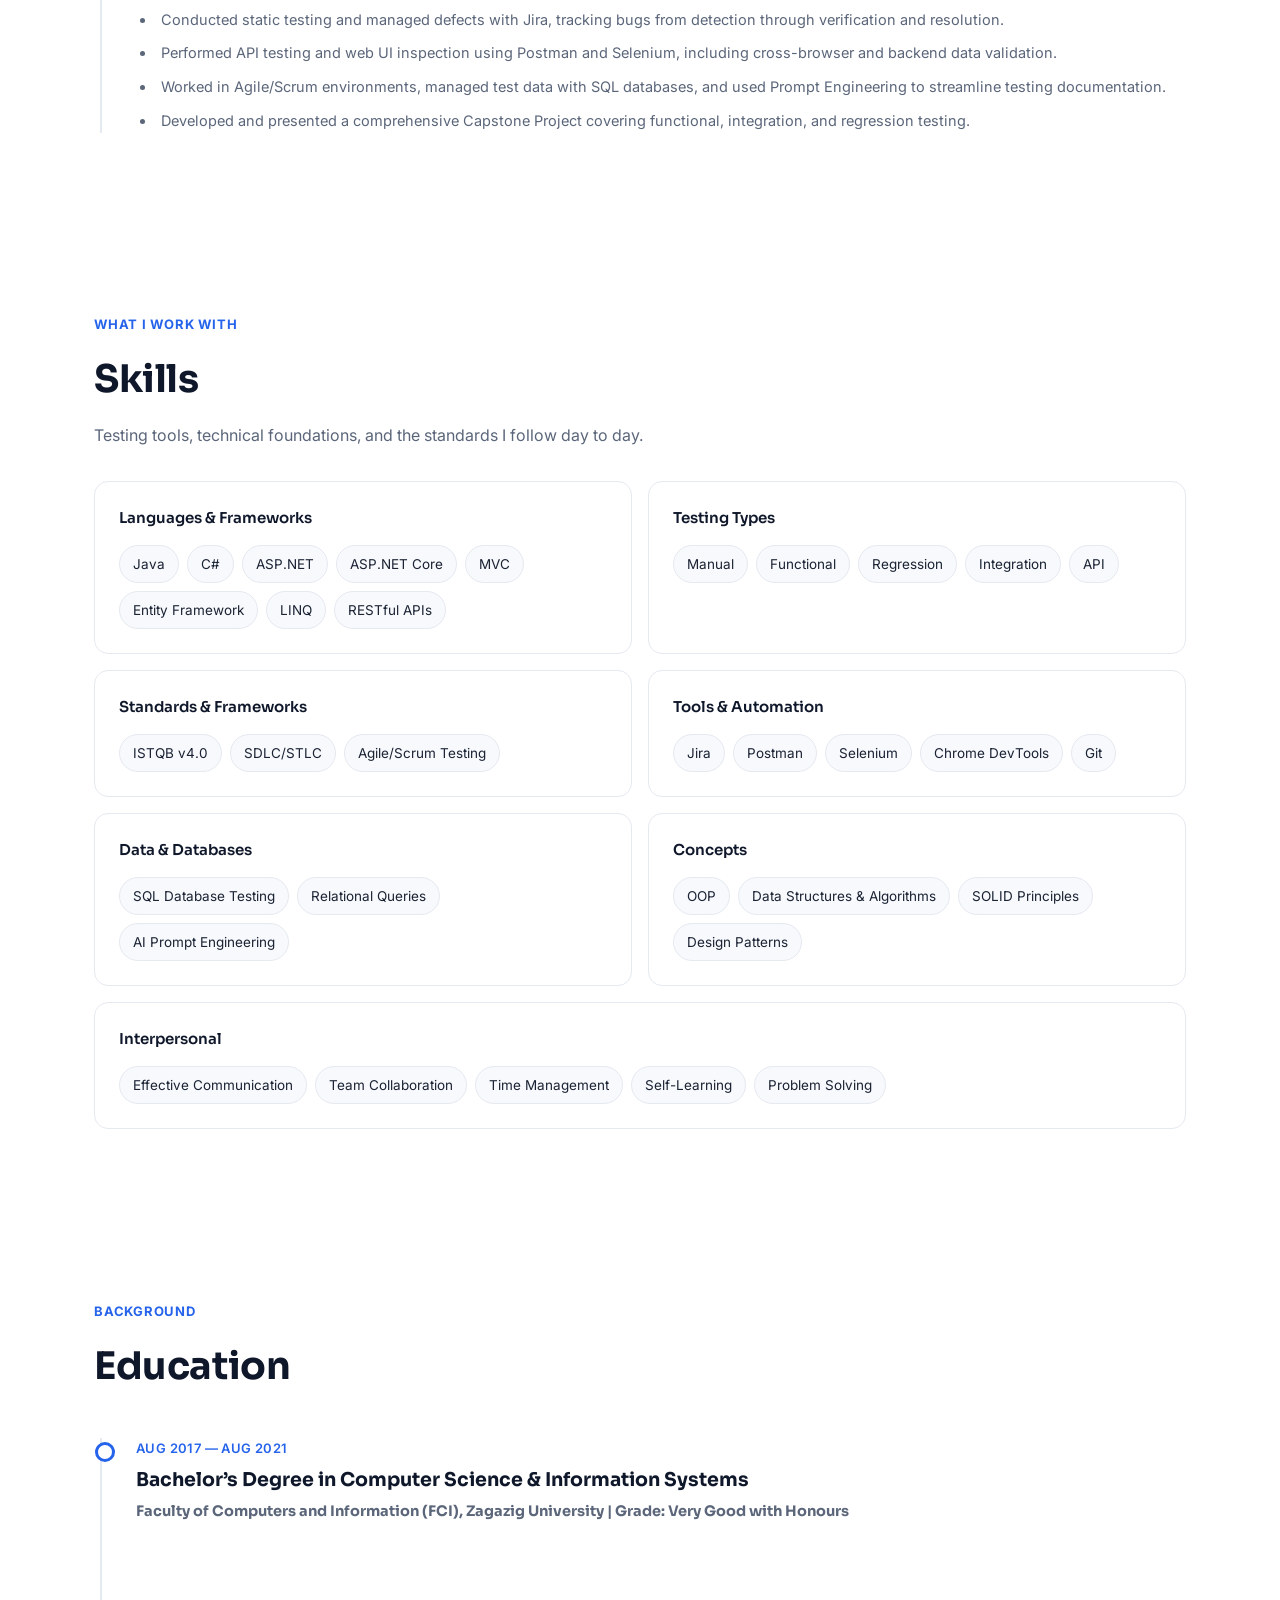
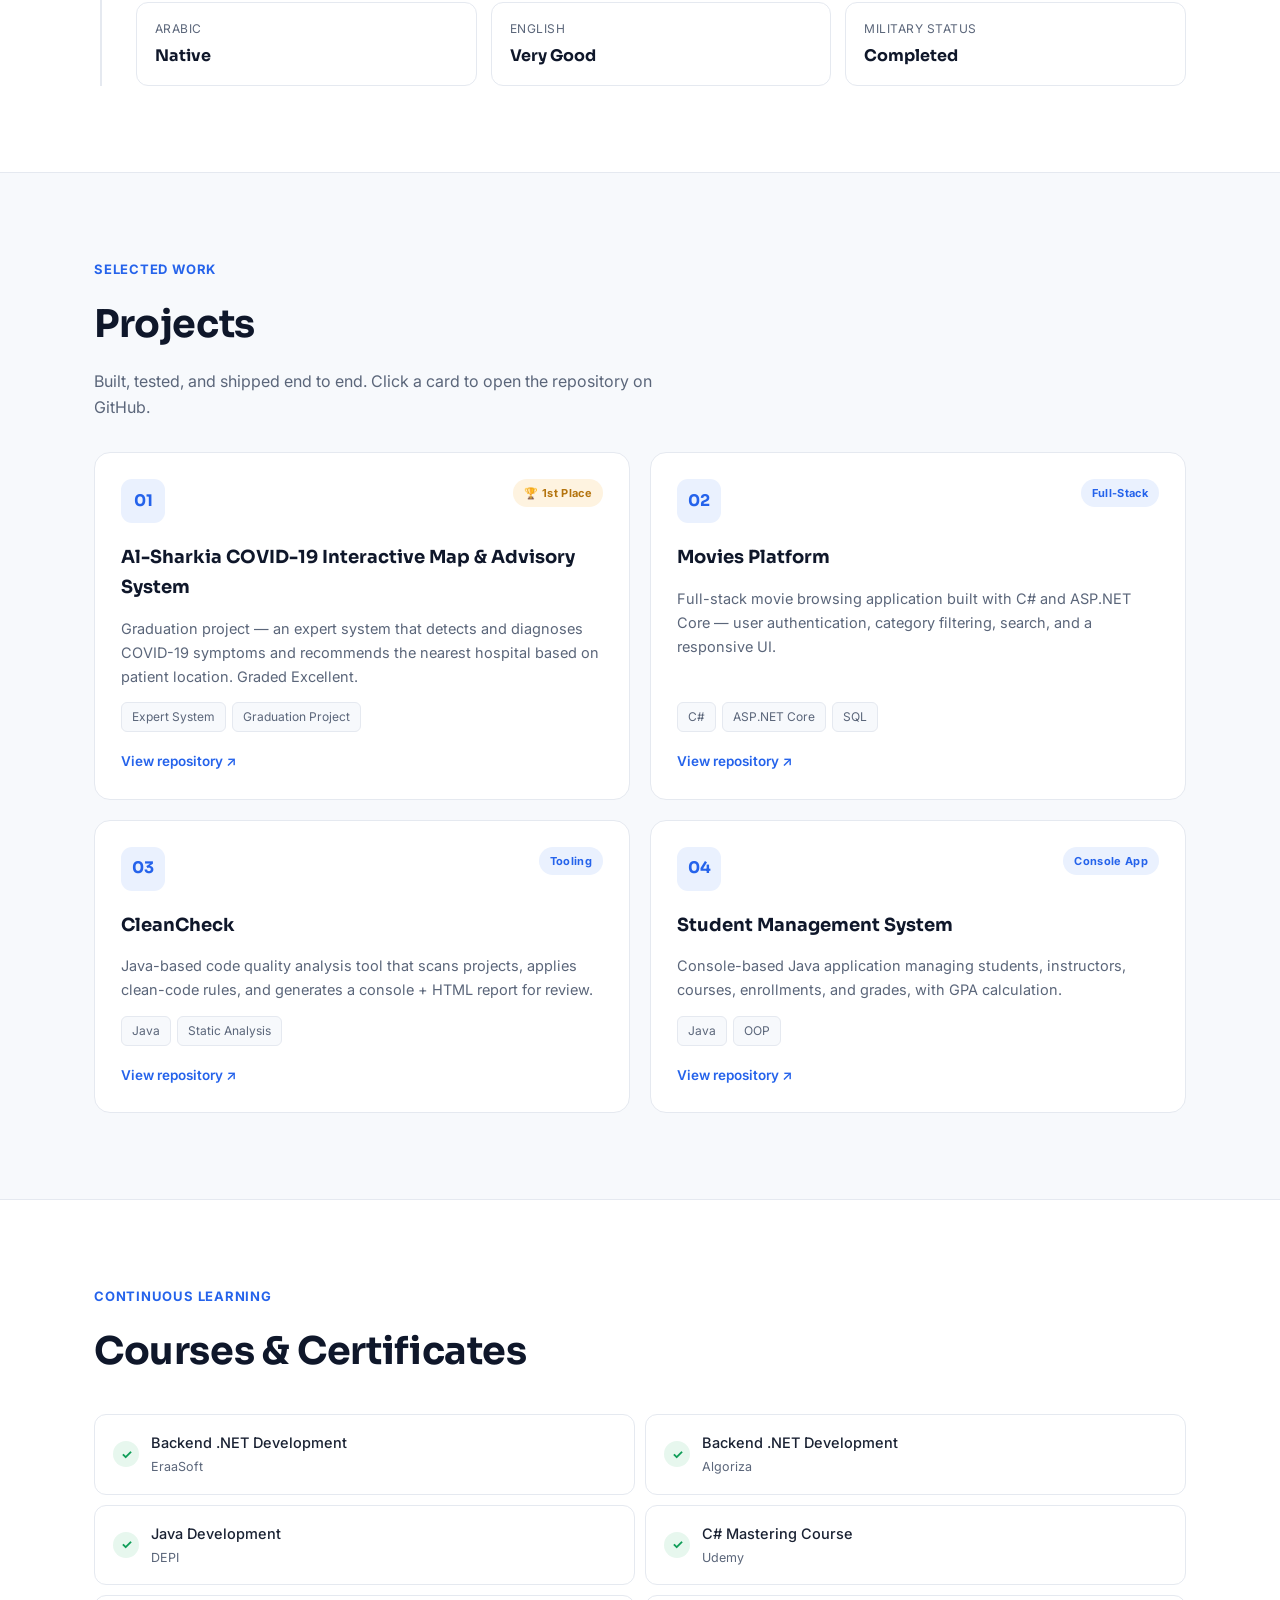
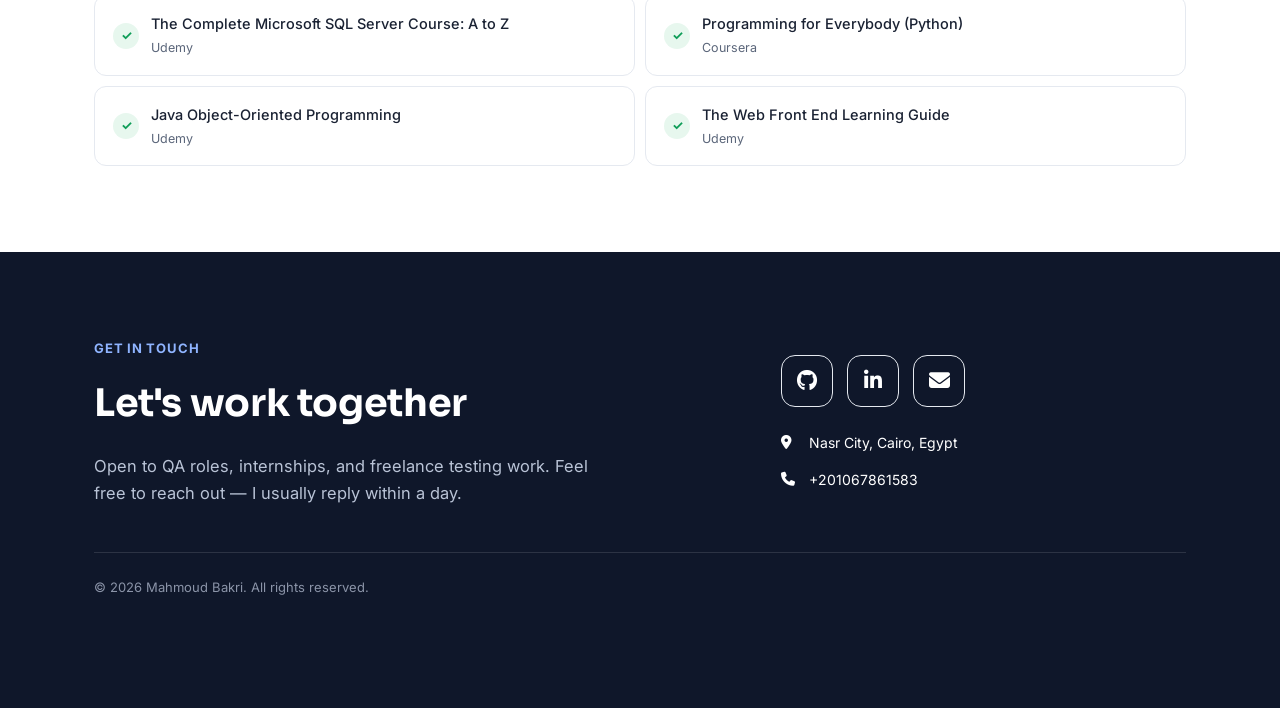
==== commit a9ccd504: "update" ====
--- a/index.html
+++ b/index.html
@@ -32,7 +32,20 @@
 <nav class="nav">
   <div class="wrap">
     <div class="brand"><span class="mark">MB</span> Mahmoud Bakri</div>
-    <ul class="navlinks">
+    
+    <div class="nav-right">
+      <button class="theme-toggle" id="themeToggle" aria-label="Toggle dark mode">
+        <i class="fa-solid fa-circle-half-stroke sun"></i>
+        <i class="fa-regular fa-moon moon"></i>
+      </button>
+      
+      <button class="menu-toggle" id="menuToggle" aria-label="Toggle menu" aria-expanded="false">
+        <i class="fa-solid fa-bars"></i>
+        <i class="fa-solid fa-xmark"></i>
+      </button>
+    </div>
+
+    <ul class="navlinks" id="navlinks">
       <li><a href="#about">About</a></li>
       <li><a href="#experience">Experience</a></li>
       <li><a href="#skills">Skills</a></li>
@@ -40,16 +53,6 @@
       <li><a href="#projects">Projects</a></li>
       <li><a href="#certs">Certificates</a></li>
       <li><a class="nav-cta" href="#contact">Contact me</a></li>
-
-    <li>
-  <button class="theme-toggle" id="themeToggle" aria-label="Toggle dark mode">
-     <i class="fa-solid fa-circle-half-stroke  sun"></i>
-      <i class="fa-regular fa-moon moon"></i>
-  </button>
-</li>
-
-
-
     </ul>
   </div>
 </nav>
--- a/styles/style.css
+++ b/styles/style.css
@@ -157,12 +157,80 @@
   @media (prefers-reduced-motion: reduce){ .reveal{opacity:1; transform:none;} html{scroll-behavior:auto;} }
 
   /* ---- nav ---- */
-  .nav{position:sticky; top:0; z-index:60; background:rgba(255,255,255,0.85); backdrop-filter:blur(10px); border-bottom:1px solid var(--border);}
-  .nav .wrap{display:flex; align-items:center; justify-content:space-between; height:72px;}
+  .nav{position:sticky; top:0; z-index:60; background:rgba(255,255,255,0.85); backdrop-filter:blur(10px); border-bottom:1px solid var(--border); overflow:visible;}
+  .nav .wrap{display:flex; align-items:center; justify-content:space-between; height:72px; position:relative; overflow:visible;}
   .brand{font-family:var(--display); font-weight:700; font-size:17px; display:flex; align-items:center; gap:10px;}
   .brand .mark{width:32px; height:32px; border-radius:8px; background:var(--navy); color:#fff; display:flex; align-items:center; justify-content:center; font-size:13px; font-weight:700;}
-  .navlinks{display:none; gap:34px; list-style:none;}
-  @media (min-width:780px){ .navlinks{display:flex; align-items:center;} }
+  
+  .nav-right{display:flex; align-items:center; gap:8px;}
+  
+  .menu-toggle{
+    display:flex;
+    align-items:center;
+    justify-content:center;
+    width:44px;
+    height:44px;
+    border:none;
+    background:transparent;
+    cursor:pointer;
+    border-radius:10px;
+    padding:0;
+    font-size:20px;
+    color:var(--navy);
+  }
+  .menu-toggle:hover{background:rgba(128,128,128,0.12);}
+  
+  .menu-toggle .fa-xmark{display:none !important;}
+  .menu-toggle[aria-expanded="true"] .fa-bars{display:none !important;}
+  .menu-toggle[aria-expanded="true"] .fa-xmark{display:inline !important;}
+  
+  .navlinks{
+    display:none;
+    gap:34px;
+    list-style:none;
+  }
+  
+  /* Mobile menu dropdown */
+  @media (max-width:779px){
+    .navlinks{
+      display:none;
+      position:absolute;
+      top:72px;
+      left:0;
+      right:0;
+      background:rgba(255,255,255,0.98);
+      backdrop-filter:blur(12px);
+      border-bottom:1px solid var(--border);
+      flex-direction:column;
+      gap:0;
+      padding:12px 24px 20px;
+      box-shadow:0 12px 30px -10px rgba(15,23,42,0.15);
+      z-index:50;
+    }
+    .navlinks.open{
+      display:flex;
+    }
+    .navlinks li{
+      width:100%;
+    }
+    .navlinks a{
+      display:block;
+      padding:14px 8px;
+      font-size:16px;
+      border-bottom:1px solid var(--border);
+    }
+    .navlinks li:last-child a{
+      border-bottom:none;
+      margin-top:8px;
+      text-align:center;
+    }
+  }
+  
+  @media (min-width:780px){
+    .menu-toggle{display:none;}
+    .navlinks{display:flex; align-items:center;}
+  }
+  
   .navlinks a{font-size:14.5px; font-weight:500; transition:color .2s;}
   .navlinks a:hover{color:var(--navy);}
   .nav-cta{font-size:14px; font-weight:600; background:var(--navy); color:#fff; padding:10px 18px; border-radius:8px; transition:background .2s, transform .2s;}
@@ -436,6 +504,36 @@
 
 @media (max-width: 768px) {
 
+  .wrap {
+    padding: 0 18px;
+  }
+
+  .hero {
+    padding: 48px 0 60px;
+  }
+
+  .hero-meta {
+    gap: 14px;
+  }
+
+  .meta-item {
+    font-size: 13.5px;
+    word-break: break-word;
+  }
+
+  .cta-row {
+    gap: 10px;
+  }
+
+  .btn {
+    padding: 12px 18px;
+    font-size: 14px;
+  }
+
+  .photo-card {
+    width: min(280px, 85vw);
+  }
+
   .contact-grid {
     grid-template-columns: 1fr;
     gap: 40px;
@@ -445,6 +543,13 @@
     align-items: flex-start;
   }
 
+  .section-title {
+    font-size: clamp(24px, 6vw, 32px);
+  }
+
+  h1.name {
+    font-size: clamp(32px, 8vw, 48px);
+  }
 }
 
 
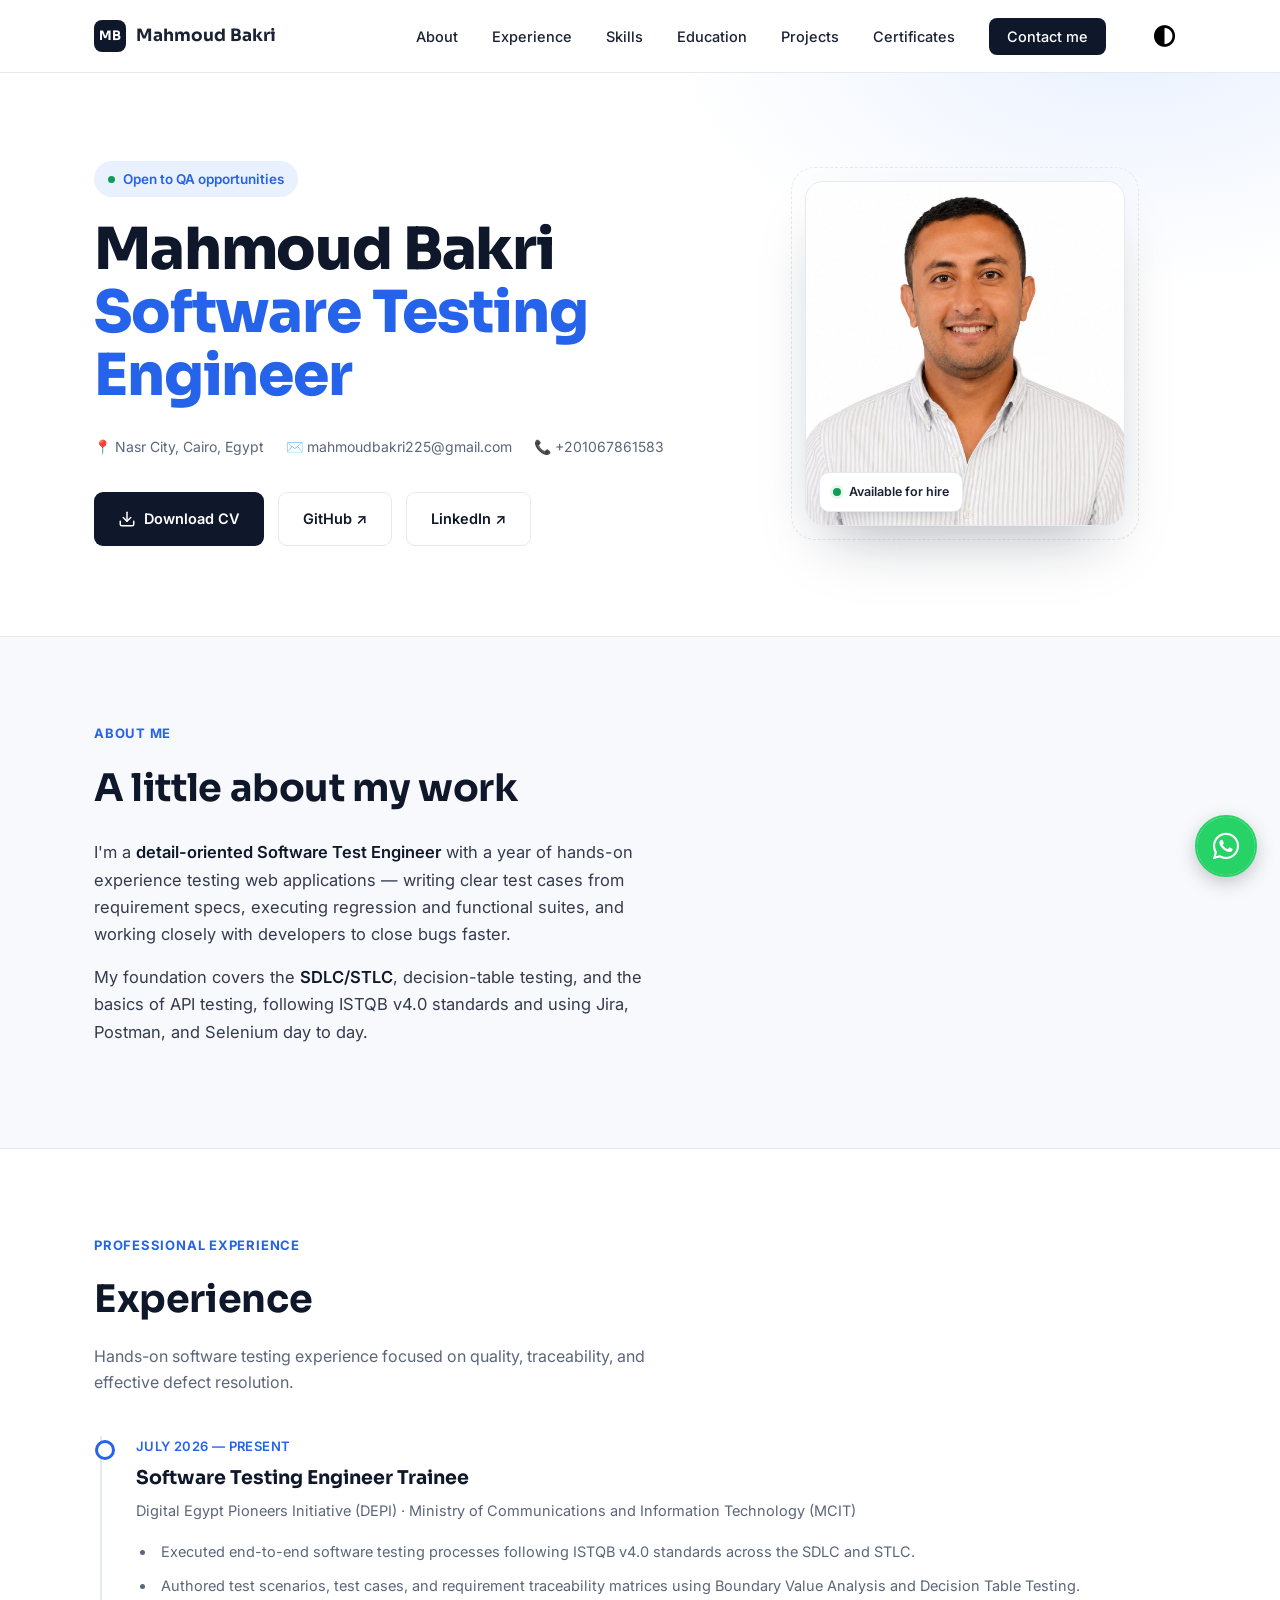
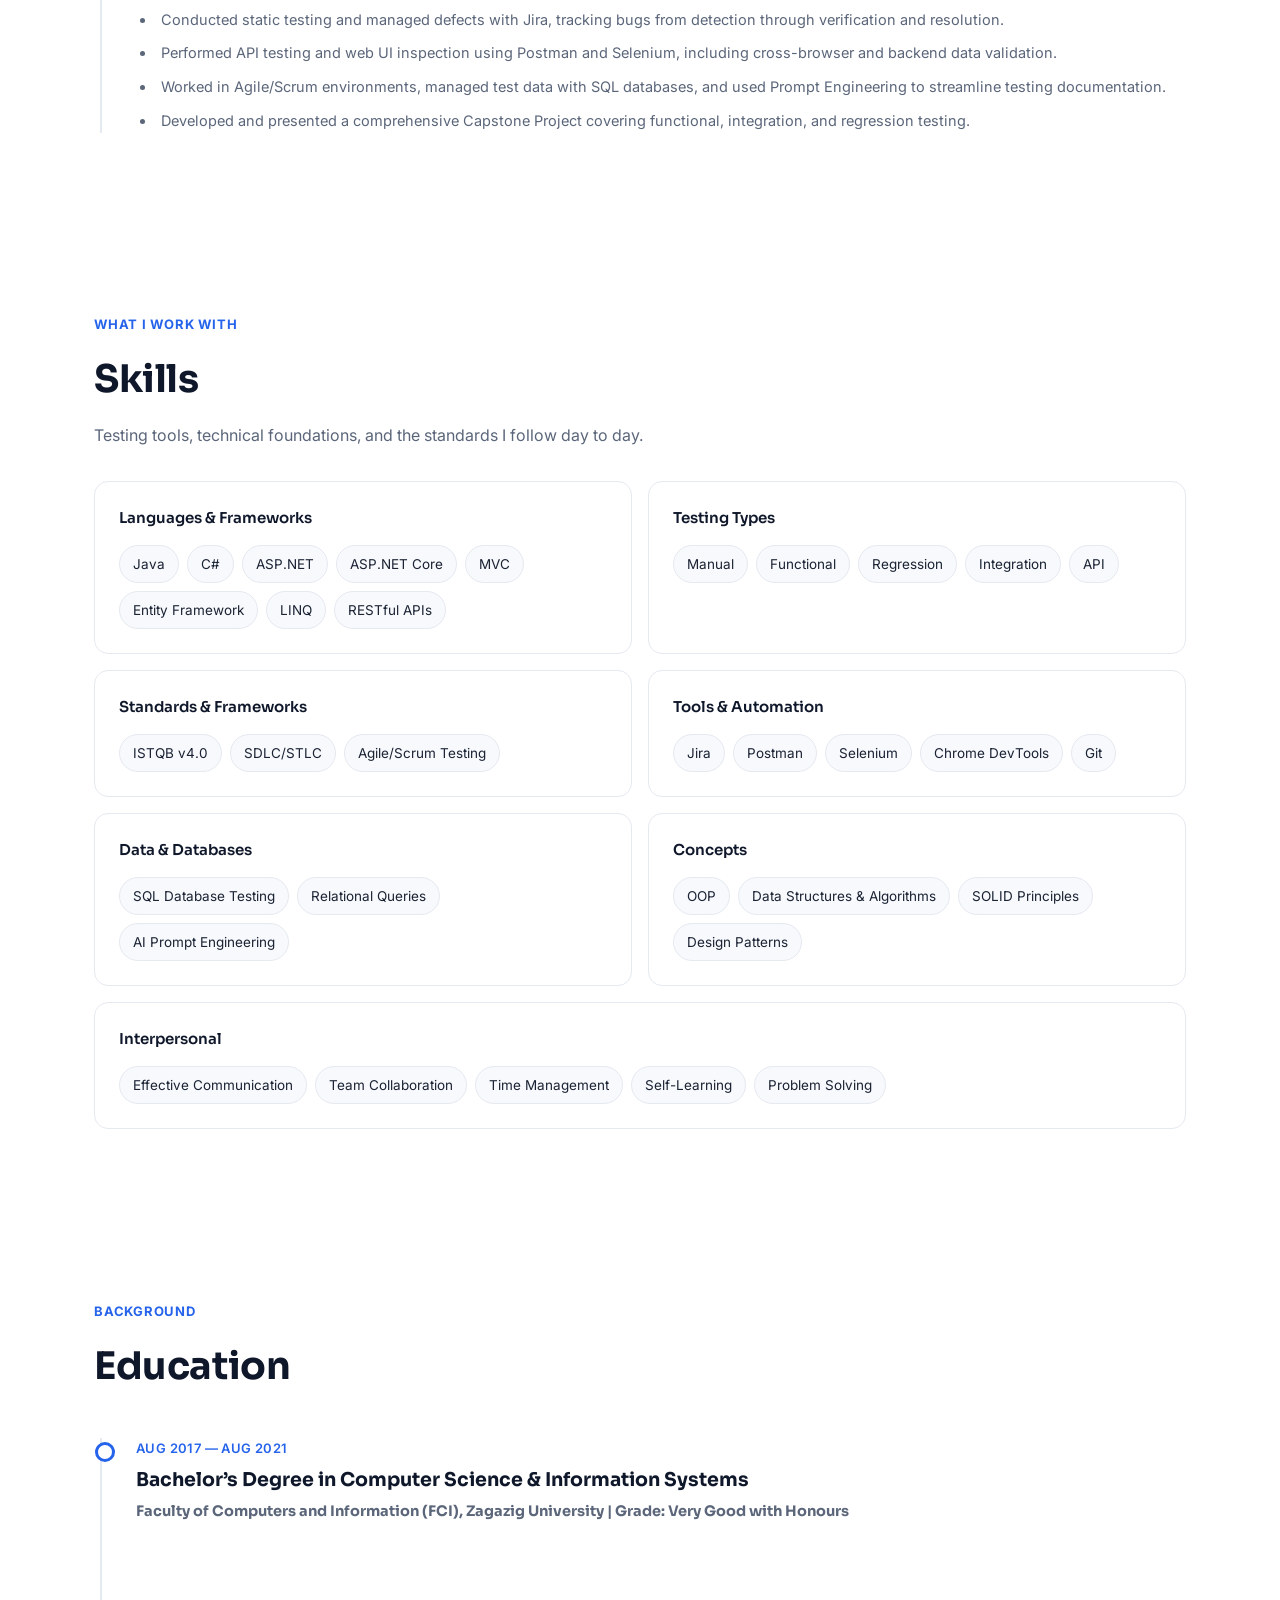
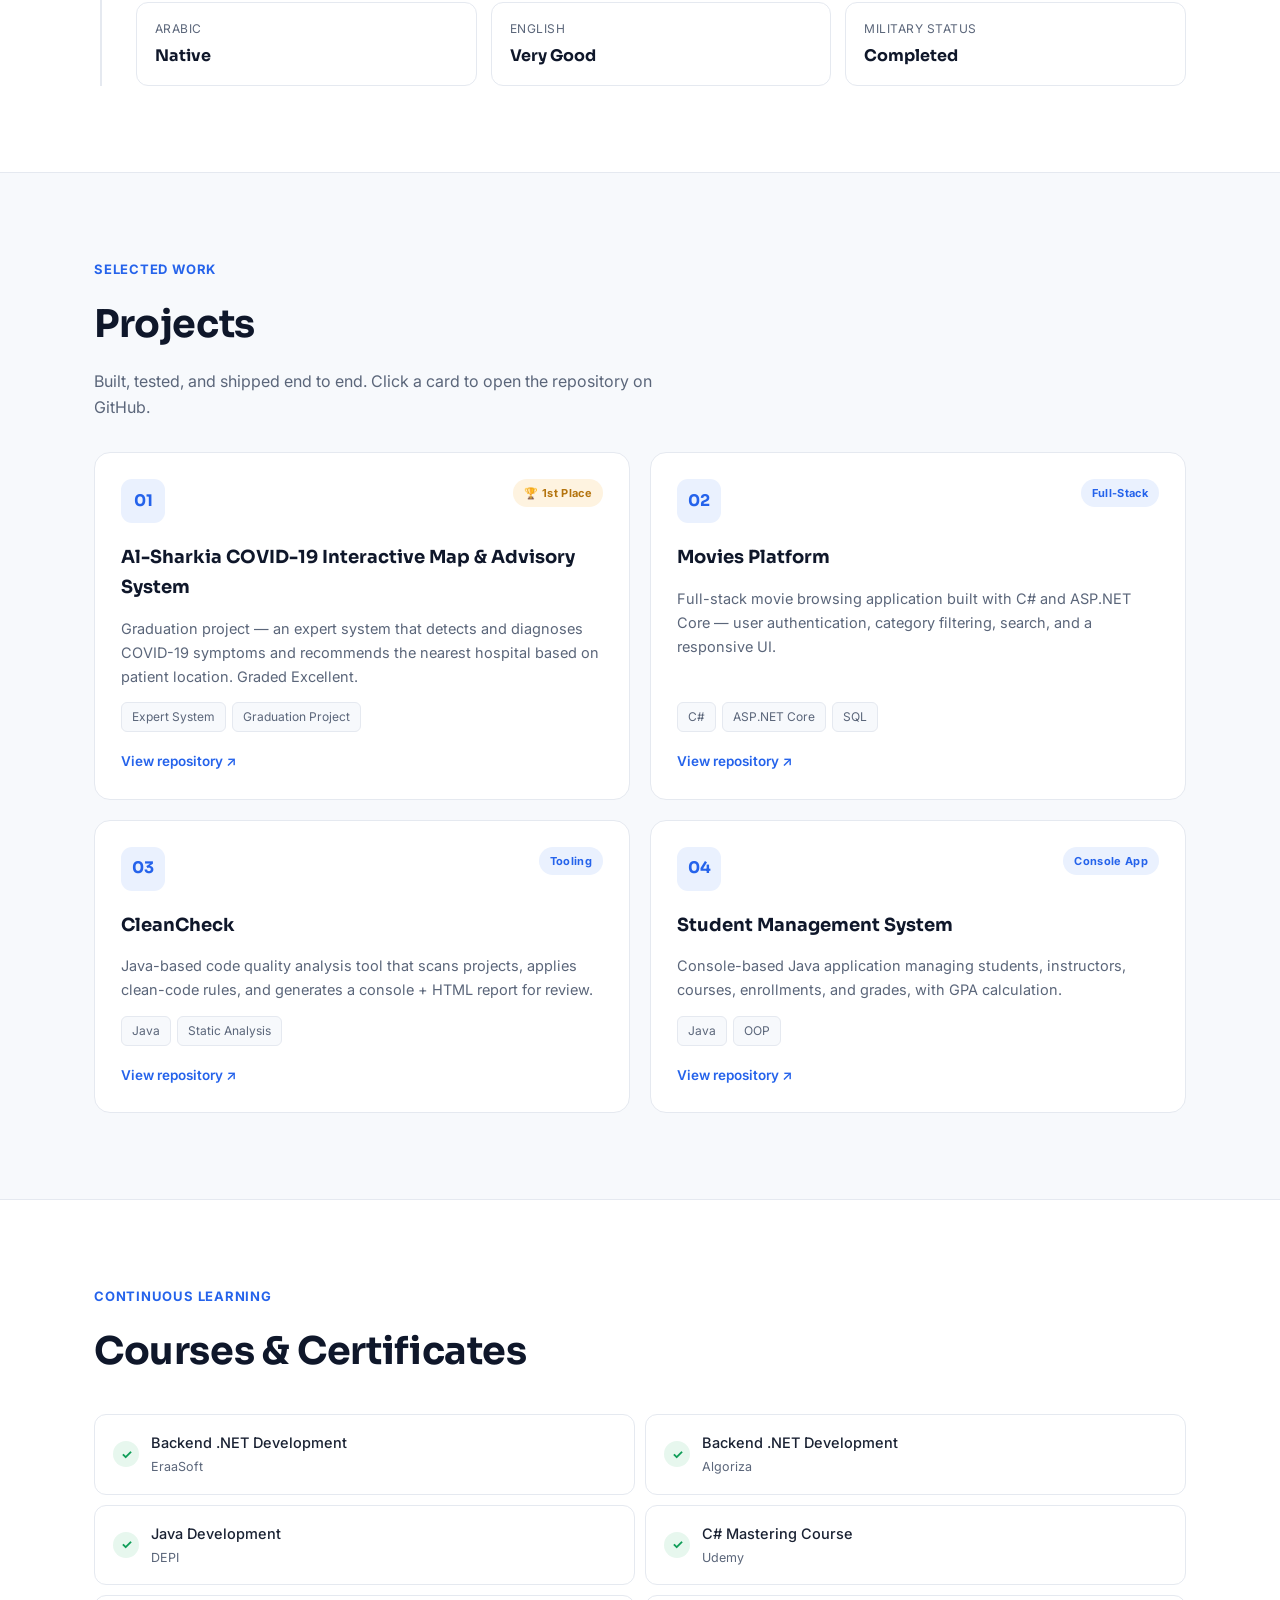
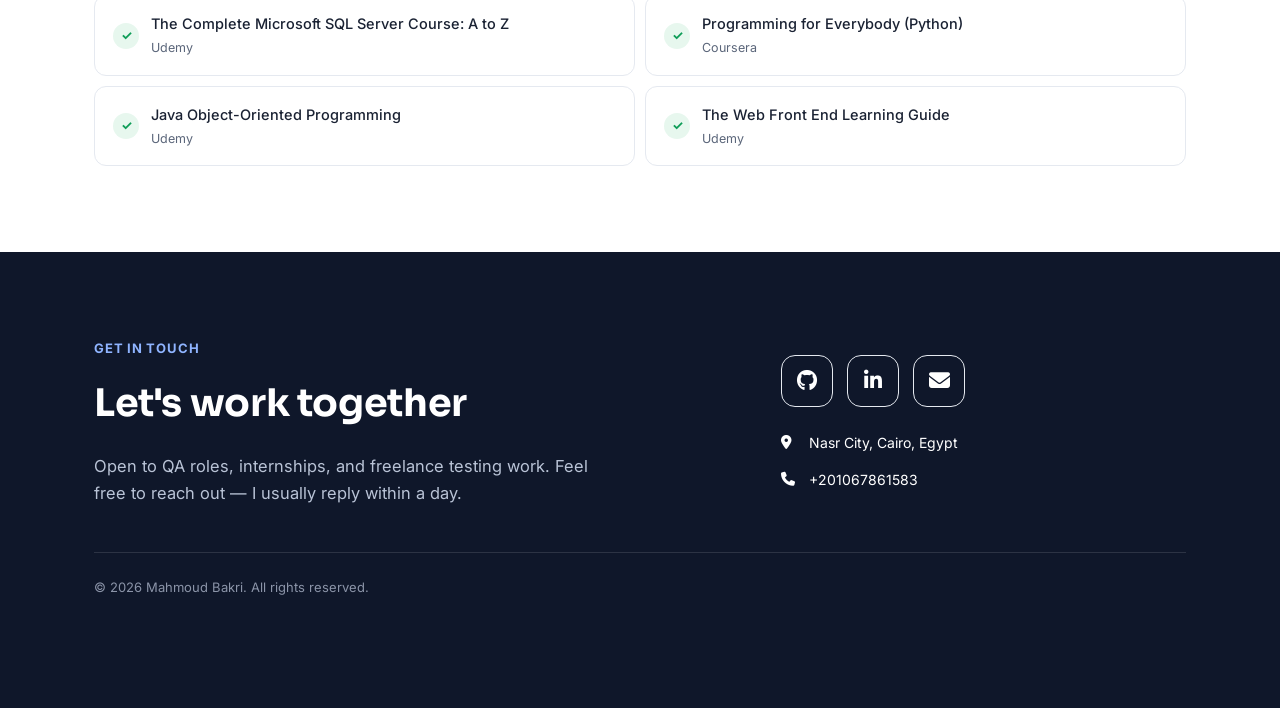
==== commit d1165618: "update portfoilo2" ====
--- a/index.html
+++ b/index.html
@@ -31,20 +31,14 @@
 
 <nav class="nav">
   <div class="wrap">
-    <div class="brand"><span class="mark">MB</span> Mahmoud Bakri</div>
-    
-    <div class="nav-right">
-      <button class="theme-toggle" id="themeToggle" aria-label="Toggle dark mode">
-        <i class="fa-solid fa-circle-half-stroke sun"></i>
-        <i class="fa-regular fa-moon moon"></i>
-      </button>
-      
-      <button class="menu-toggle" id="menuToggle" aria-label="Toggle menu" aria-expanded="false">
-        <i class="fa-solid fa-bars"></i>
-        <i class="fa-solid fa-xmark"></i>
-      </button>
-    </div>
-
+
+    <!-- Logo / Name -->
+    <div class="brand">
+      <span class="mark">MB</span>
+      Mahmoud Bakri
+    </div>
+
+    <!-- Navigation Links -->
     <ul class="navlinks" id="navlinks">
       <li><a href="#about">About</a></li>
       <li><a href="#experience">Experience</a></li>
@@ -52,8 +46,39 @@
       <li><a href="#education">Education</a></li>
       <li><a href="#projects">Projects</a></li>
       <li><a href="#certs">Certificates</a></li>
-      <li><a class="nav-cta" href="#contact">Contact me</a></li>
+      <li>
+        <a class="nav-cta" href="#contact">Contact me</a>
+      </li>
     </ul>
+
+    <!-- Menu + Theme -->
+    <div class="nav-right">
+
+      <!-- Mobile Menu -->
+      <button
+        class="menu-toggle"
+        id="menuToggle"
+        aria-label="Toggle menu"
+        aria-expanded="false"
+        type="button"
+      >
+        <i class="fa-solid fa-bars"></i>
+        <i class="fa-solid fa-xmark"></i>
+      </button>
+
+      <!-- Theme Toggle -->
+      <button
+        class="theme-toggle"
+        id="themeToggle"
+        aria-label="Toggle dark mode"
+        type="button"
+      >
+        <i class="fa-solid fa-circle-half-stroke sun"></i>
+        <i class="fa-regular fa-moon moon"></i>
+      </button>
+
+    </div>
+
   </div>
 </nav>
 
--- a/styles/style.css
+++ b/styles/style.css
@@ -619,4 +619,52 @@
     right: 18px;
     font-size: 27px;
   }
+}
+/* Final navbar layout fix */
+.nav .wrap{display:flex;align-items:center;height:72px;gap:18px;position:relative;overflow:visible;}
+.navlinks{margin-left:auto;}
+.nav-right{display:flex;align-items:center;gap:8px;margin-left:18px;}
+@media (max-width:779px){
+  .navlinks{margin-left:0;}
+  .nav-right{margin-left:auto;}
+}
+
+
+/* =========================
+   DESKTOP NAVIGATION
+========================= */
+
+@media (min-width: 780px) {
+
+  .nav .wrap {
+    display: flex;
+    align-items: center;
+    height: 72px;
+    gap: 18px;
+  }
+
+  .brand {
+    flex-shrink: 0;
+  }
+
+  .navlinks {
+    display: flex;
+    align-items: center;
+    gap: 34px;
+    margin-left: auto;
+  }
+
+  .nav-right {
+    display: flex;
+    align-items: center;
+    margin-left: 18px;
+  }
+
+  .theme-toggle {
+    display: inline-flex;
+  }
+
+  .menu-toggle {
+    display: none;
+  }
 }
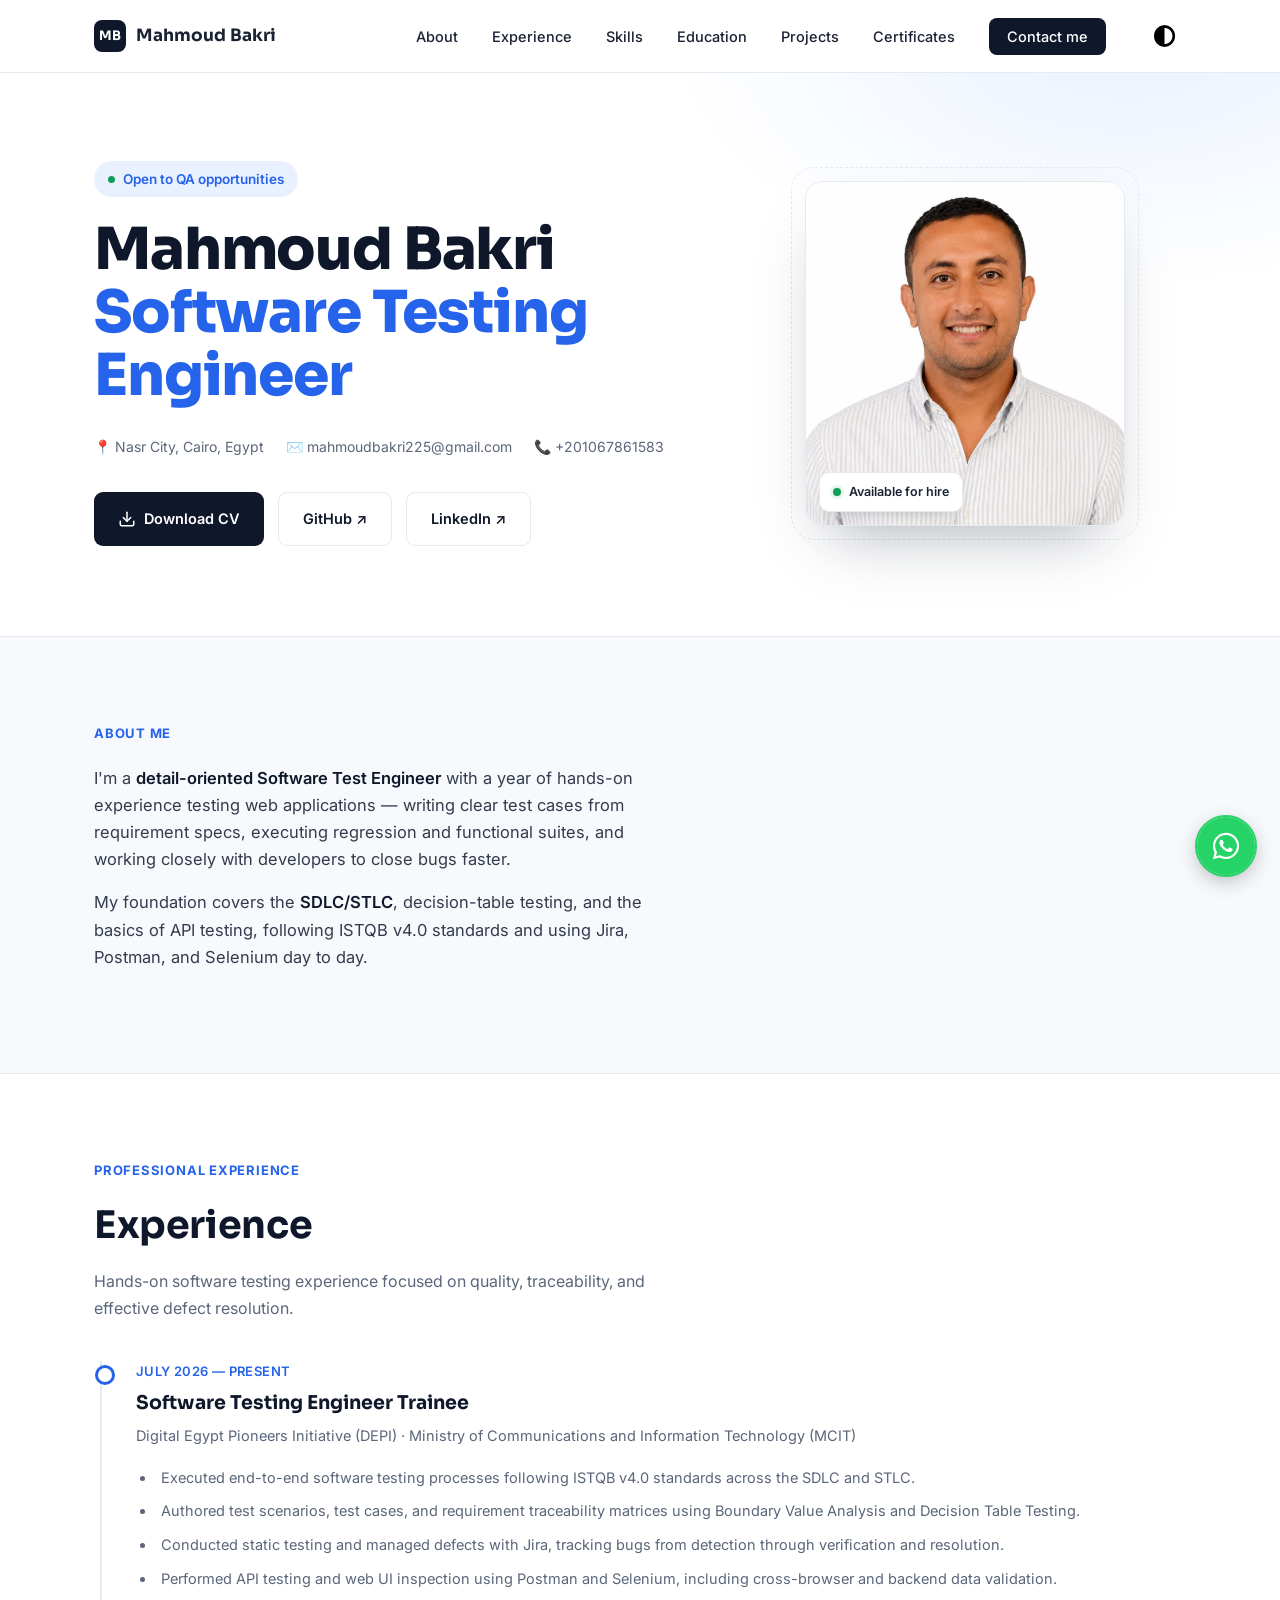
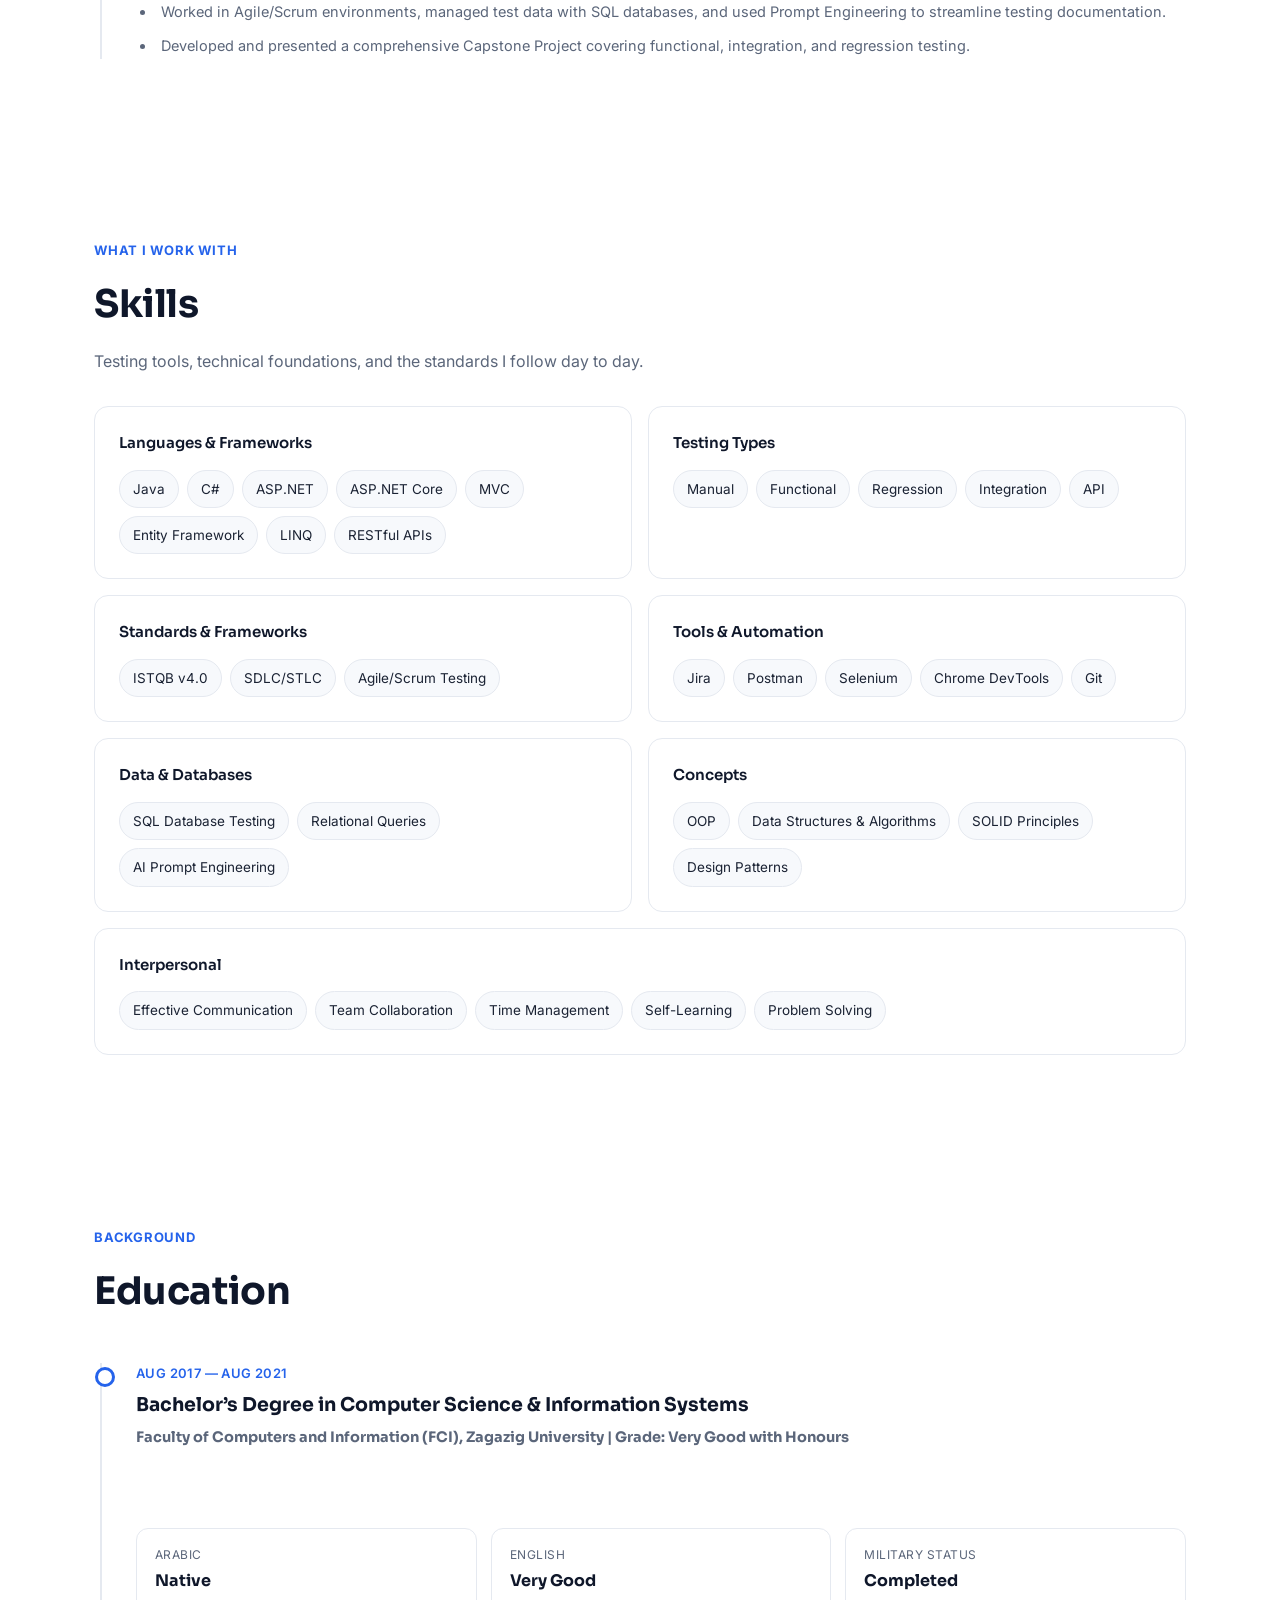
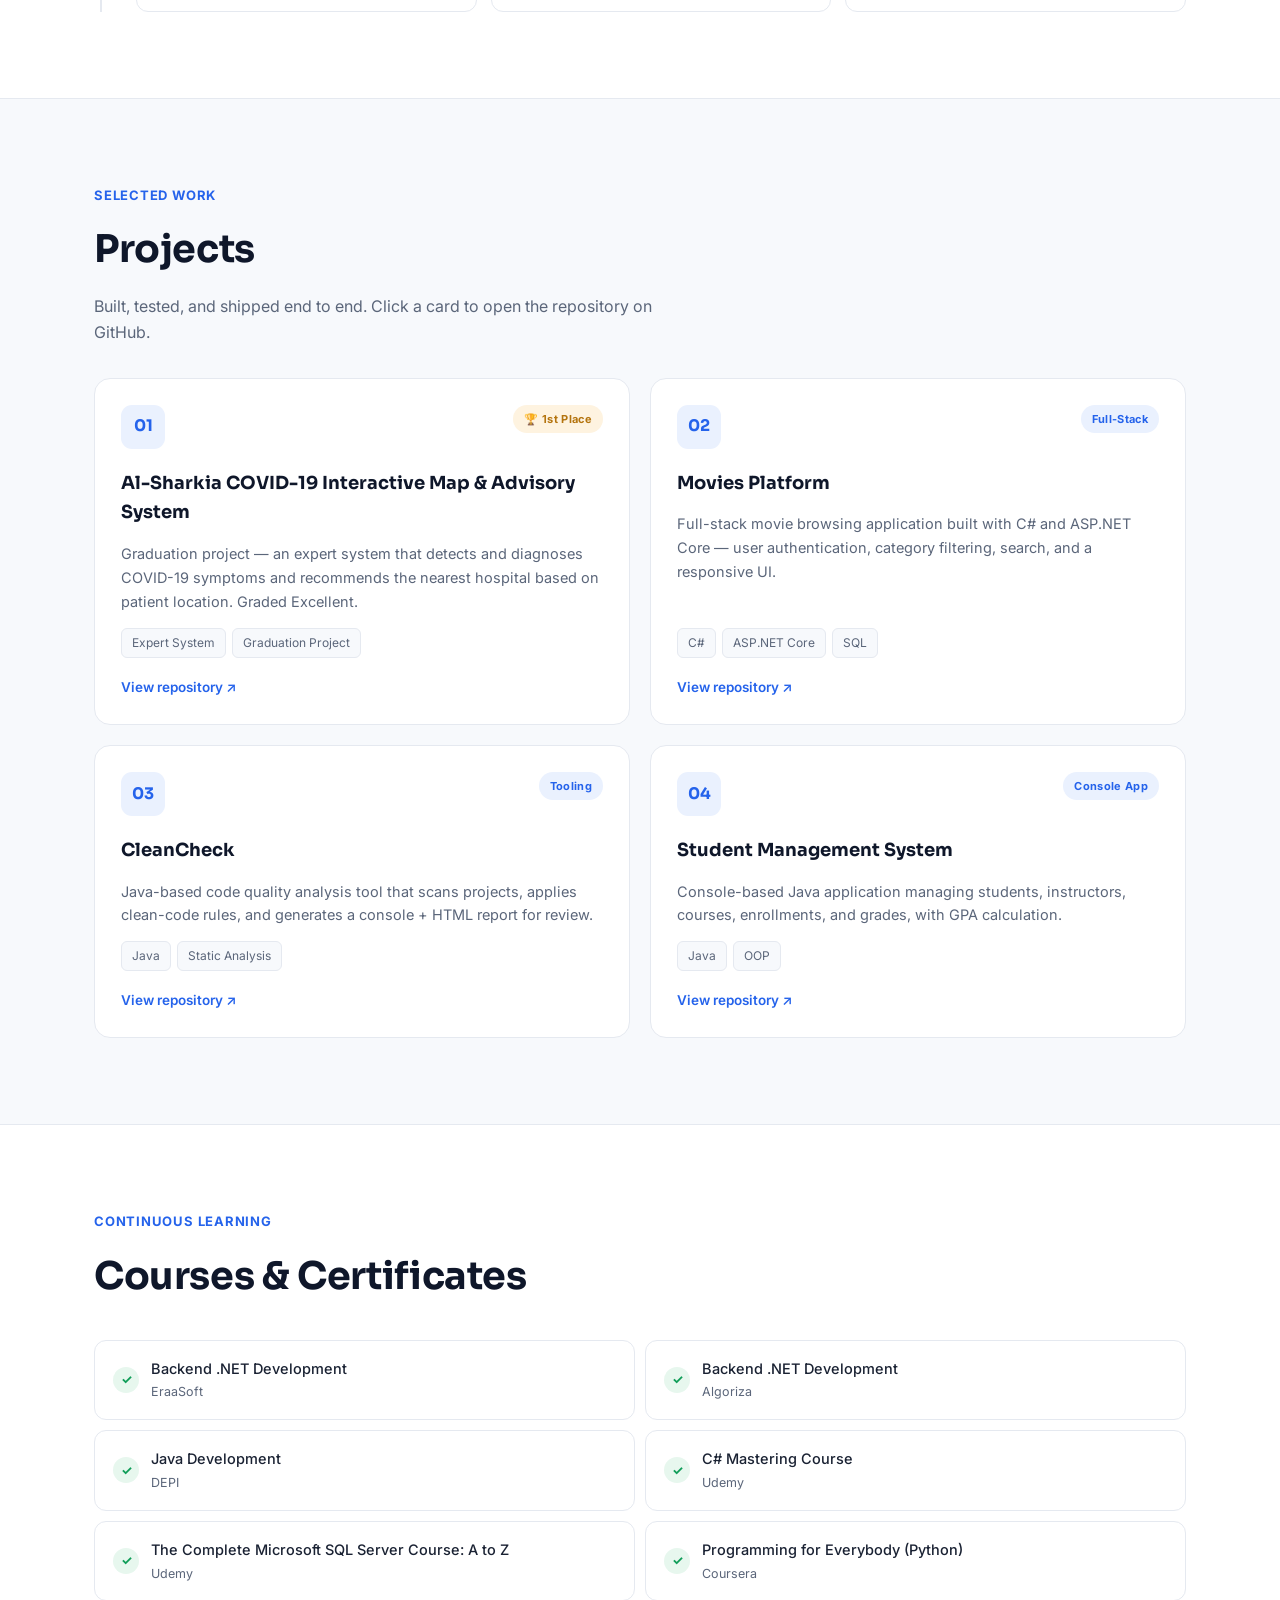
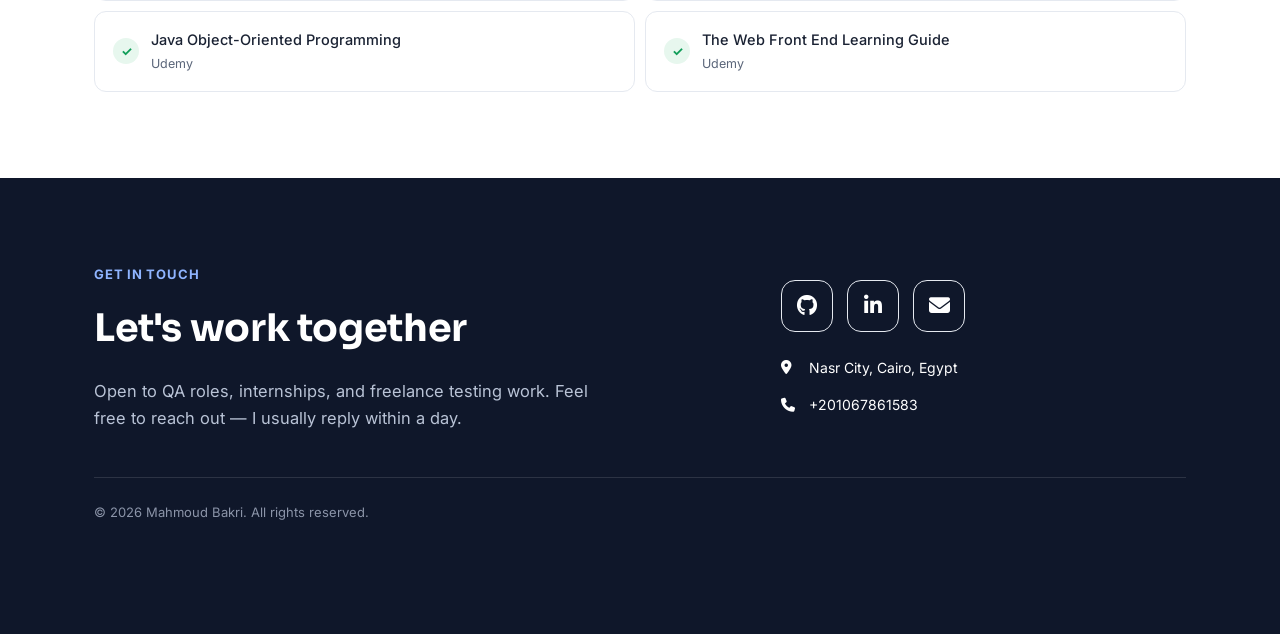
==== commit e2bdfb54: "update portfoilo3" ====
--- a/index.html
+++ b/index.html
@@ -122,7 +122,7 @@
     <div class="about-grid">
       <div class="reveal">
         <div class="eyebrow">About me</div>
-        <h2 class="section-title">A little about my work</h2>
+        
         <div class="about-copy" style="margin-top:20px;">
           <p>I'm a <strong>detail-oriented Software Test Engineer</strong> with a year of hands-on experience testing web applications — writing clear test cases from requirement specs, executing regression and functional suites, and working closely with developers to close bugs faster.</p>
           <p>My foundation covers the <strong>SDLC/STLC</strong>, decision-table testing, and the basics of API testing, following ISTQB v4.0 standards and using Jira, Postman, and Selenium day to day.</p>
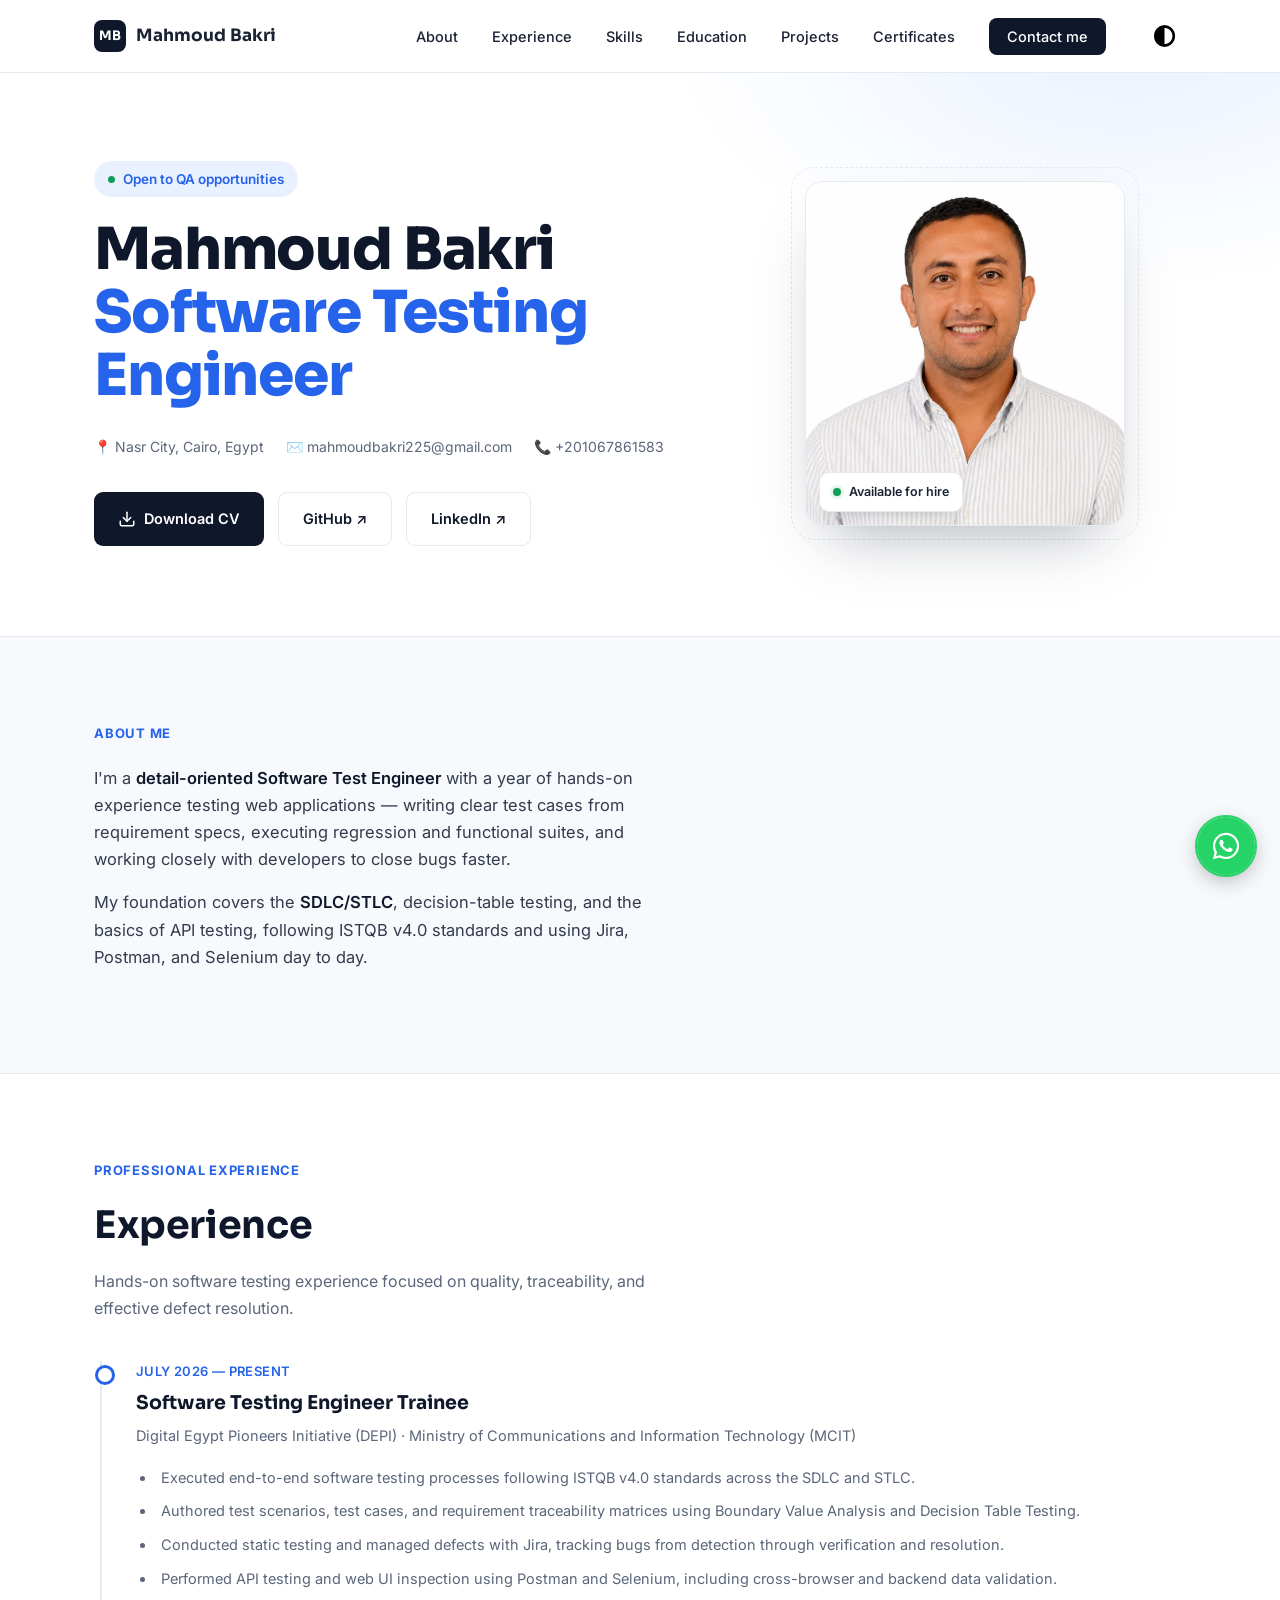
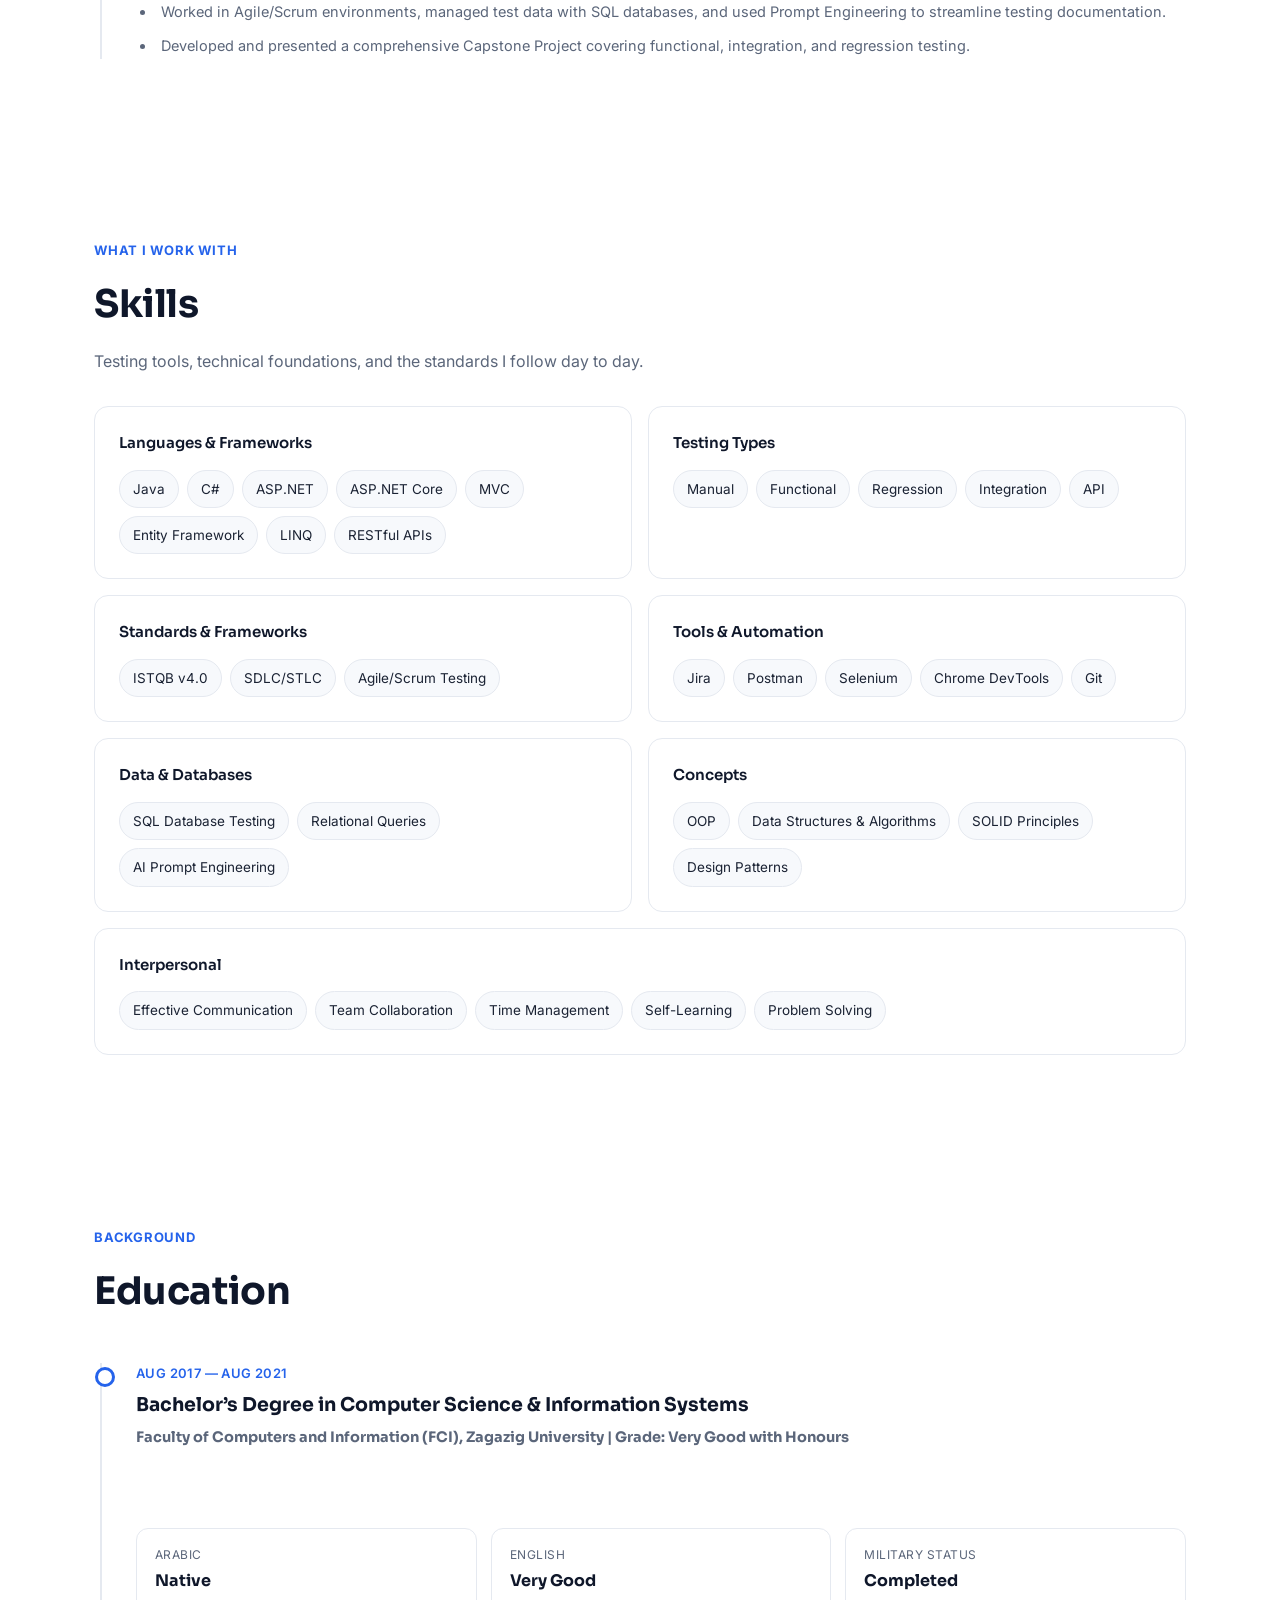
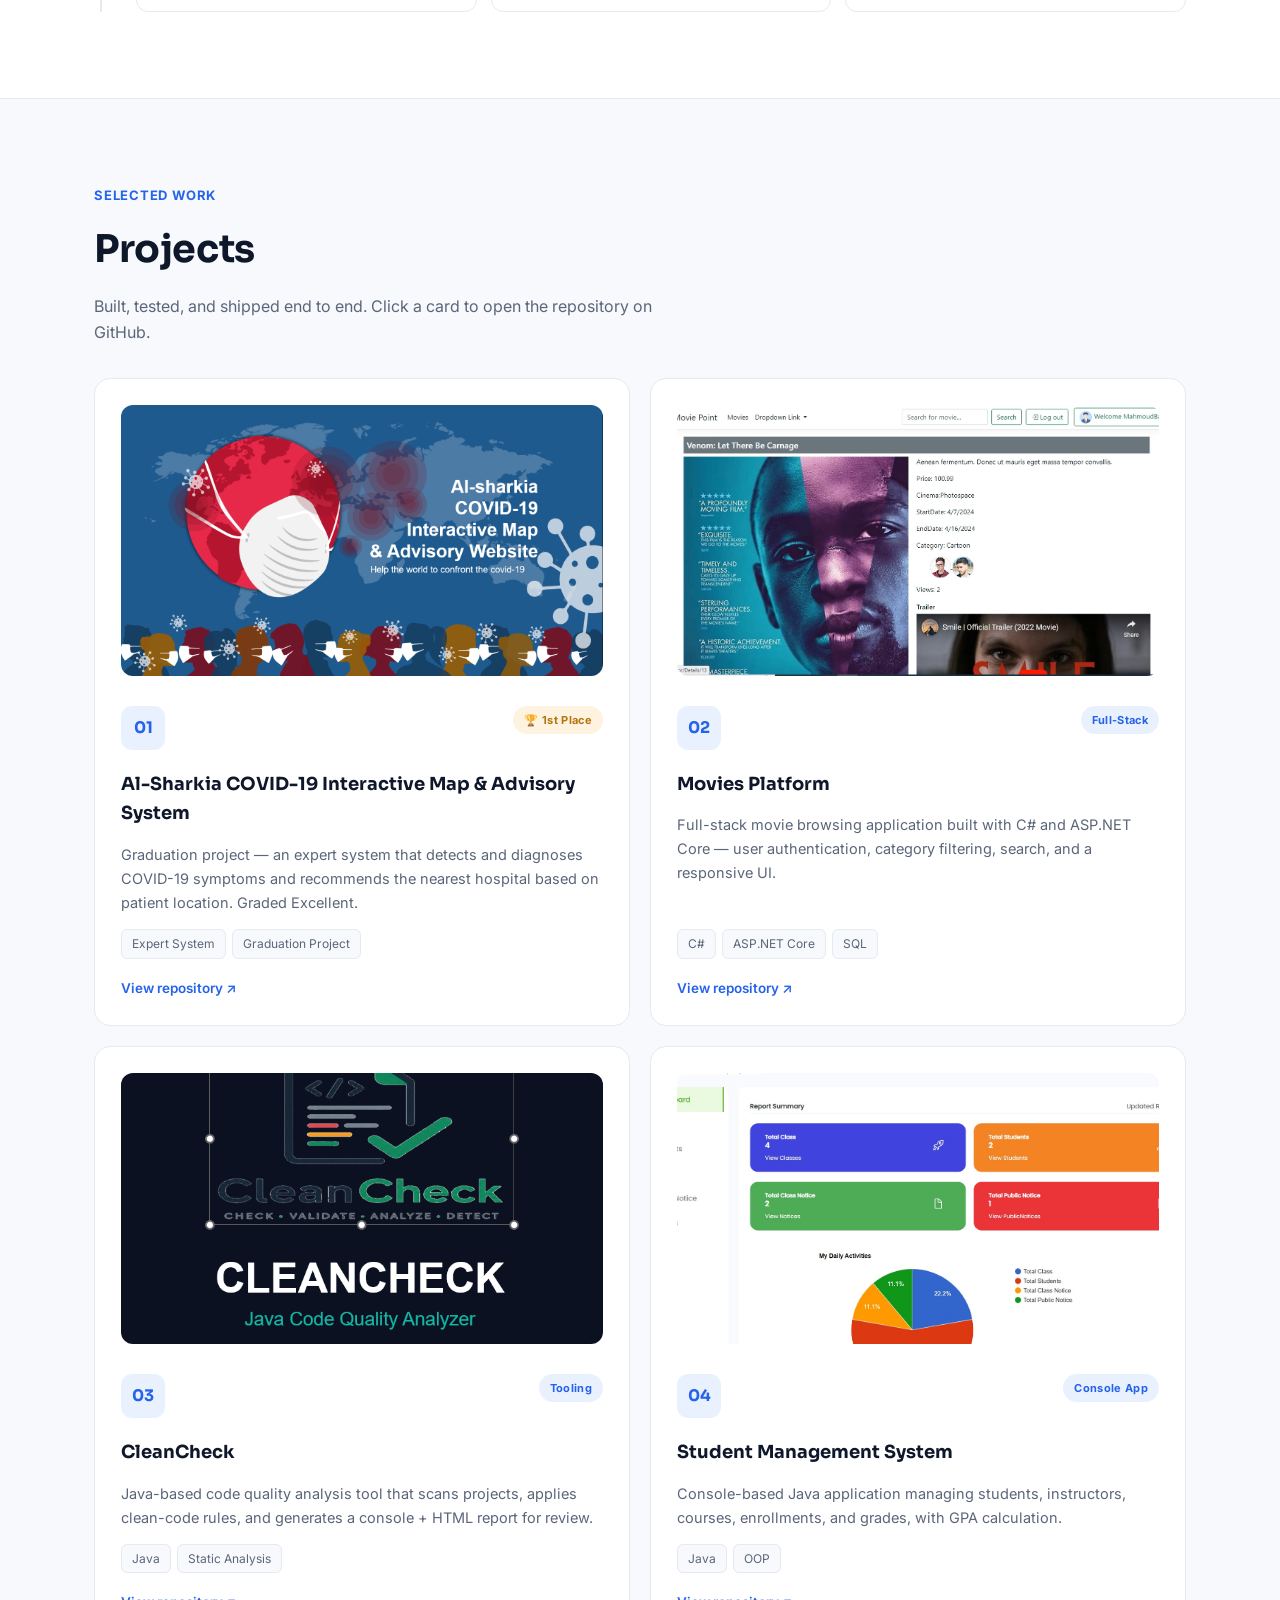
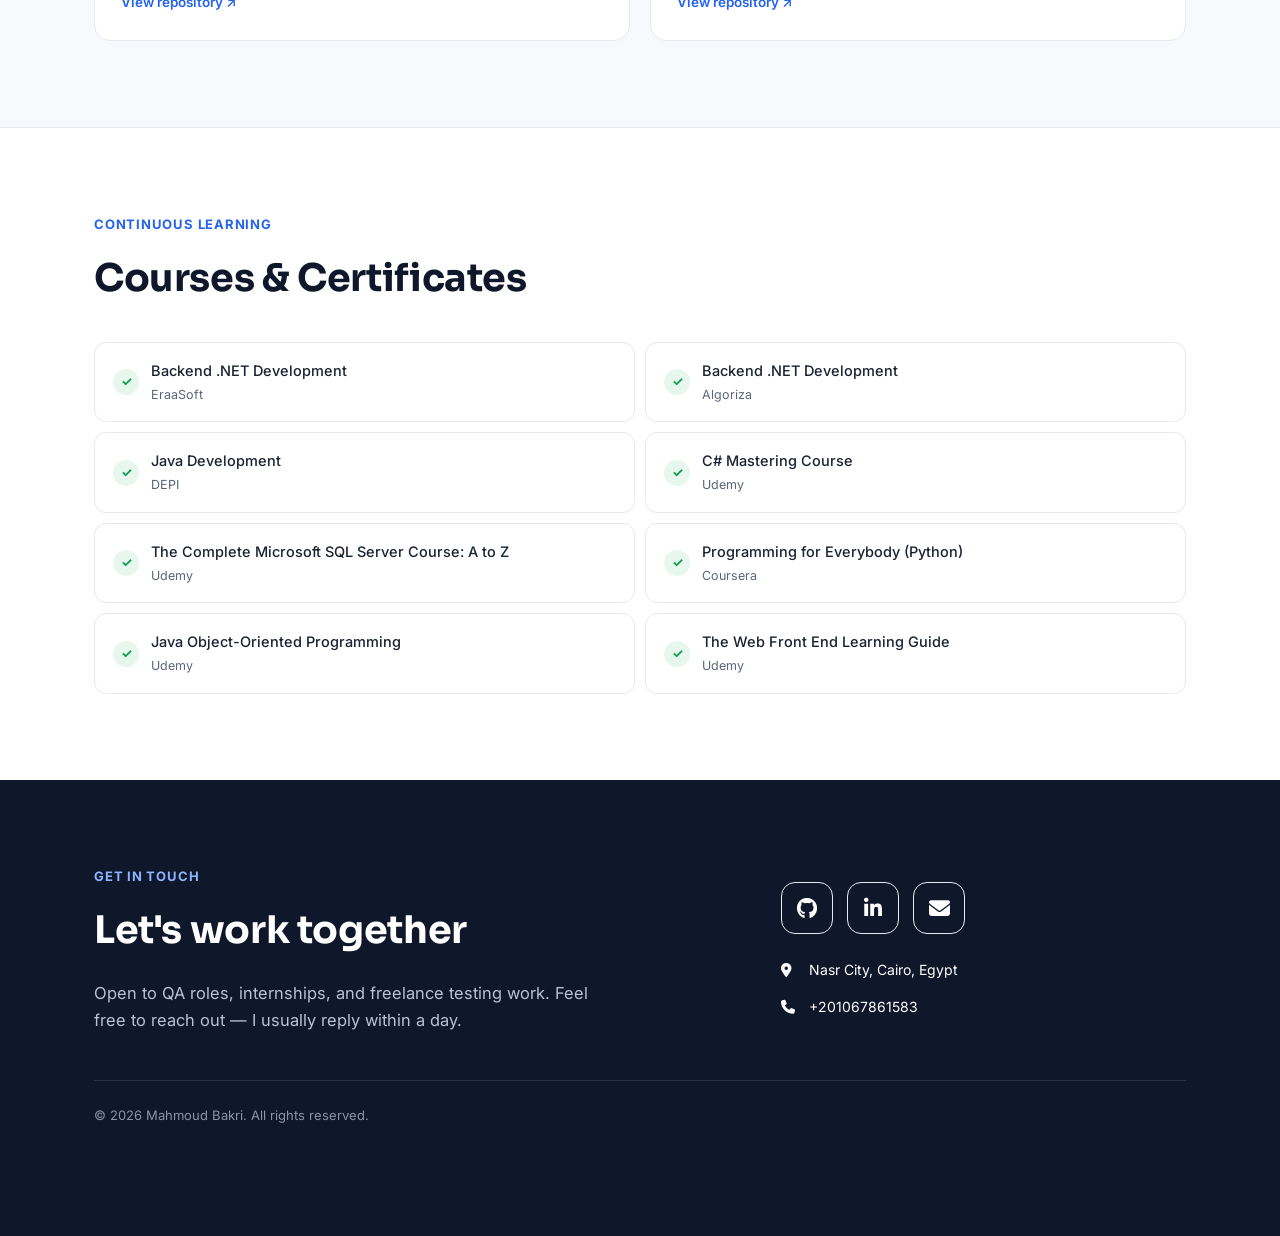
==== commit d651fafc: "update portfoilo4" ====
--- a/index.html
+++ b/index.html
@@ -261,6 +261,9 @@
 
     <div class="proj-grid reveal" style="margin-top:32px;">
       <a class="proj-card" href="https://github.com/MahmoudBakri225/Al-sharkia-COVID-19-Interactive-Map-Advisory-System" target="_blank" rel="noopener">
+        <div class="proj-thumb">
+          <img src="imgs/covid.png" alt="Al-Sharkia COVID-19 Interactive Map & Advisory System" loading="lazy">
+        </div>
         <div class="proj-top">
           <div class="proj-icon">01</div>
           <span class="badge badge-gold">🏆 1st Place</span>
@@ -272,6 +275,9 @@
       </a>
 
       <a class="proj-card" href="https://github.com/MahmoudBakri225/ETickets" target="_blank" rel="noopener">
+        <div class="proj-thumb">
+          <img src="imgs/moives.png" alt="Movies Platform" loading="lazy">
+        </div>
         <div class="proj-top">
           <div class="proj-icon">02</div>
           <span class="badge badge-blue">Full-Stack</span>
@@ -283,6 +289,9 @@
       </a>
 
       <a class="proj-card" href="https://github.com/MahmoudBakri225/CleanCheck" target="_blank" rel="noopener">
+        <div class="proj-thumb">
+          <img src="imgs/cleanCheck.png" alt="CleanCheck" loading="lazy">
+        </div>
         <div class="proj-top">
           <div class="proj-icon">03</div>
           <span class="badge badge-blue">Tooling</span>
@@ -294,6 +303,9 @@
       </a>
 
       <a class="proj-card" href="https://github.com/MahmoudBakri225/StudentManagementSystem/tree/main" target="_blank" rel="noopener">
+        <div class="proj-thumb">
+          <img src="imgs/students.PNG" alt="Student Management System" loading="lazy">
+        </div>
         <div class="proj-top">
           <div class="proj-icon">04</div>
           <span class="badge badge-blue">Console App</span>
--- a/styles/style.css
+++ b/styles/style.css
@@ -667,4 +667,26 @@
   .menu-toggle {
     display: none;
   }
+}
+
+
+.proj-thumb {
+  width: 100%;
+  aspect-ratio: 16 / 9;
+  overflow: hidden;
+  border-radius: 12px;
+  margin-bottom: 16px;
+  background: #11151c; /* fallback while loading / if broken */
+}
+
+.proj-thumb img {
+  width: 100%;
+  height: 100%;
+  object-fit: cover;
+  display: block;
+  transition: transform 0.35s ease;
+}
+
+.proj-card:hover .proj-thumb img {
+  transform: scale(1.05);
 }
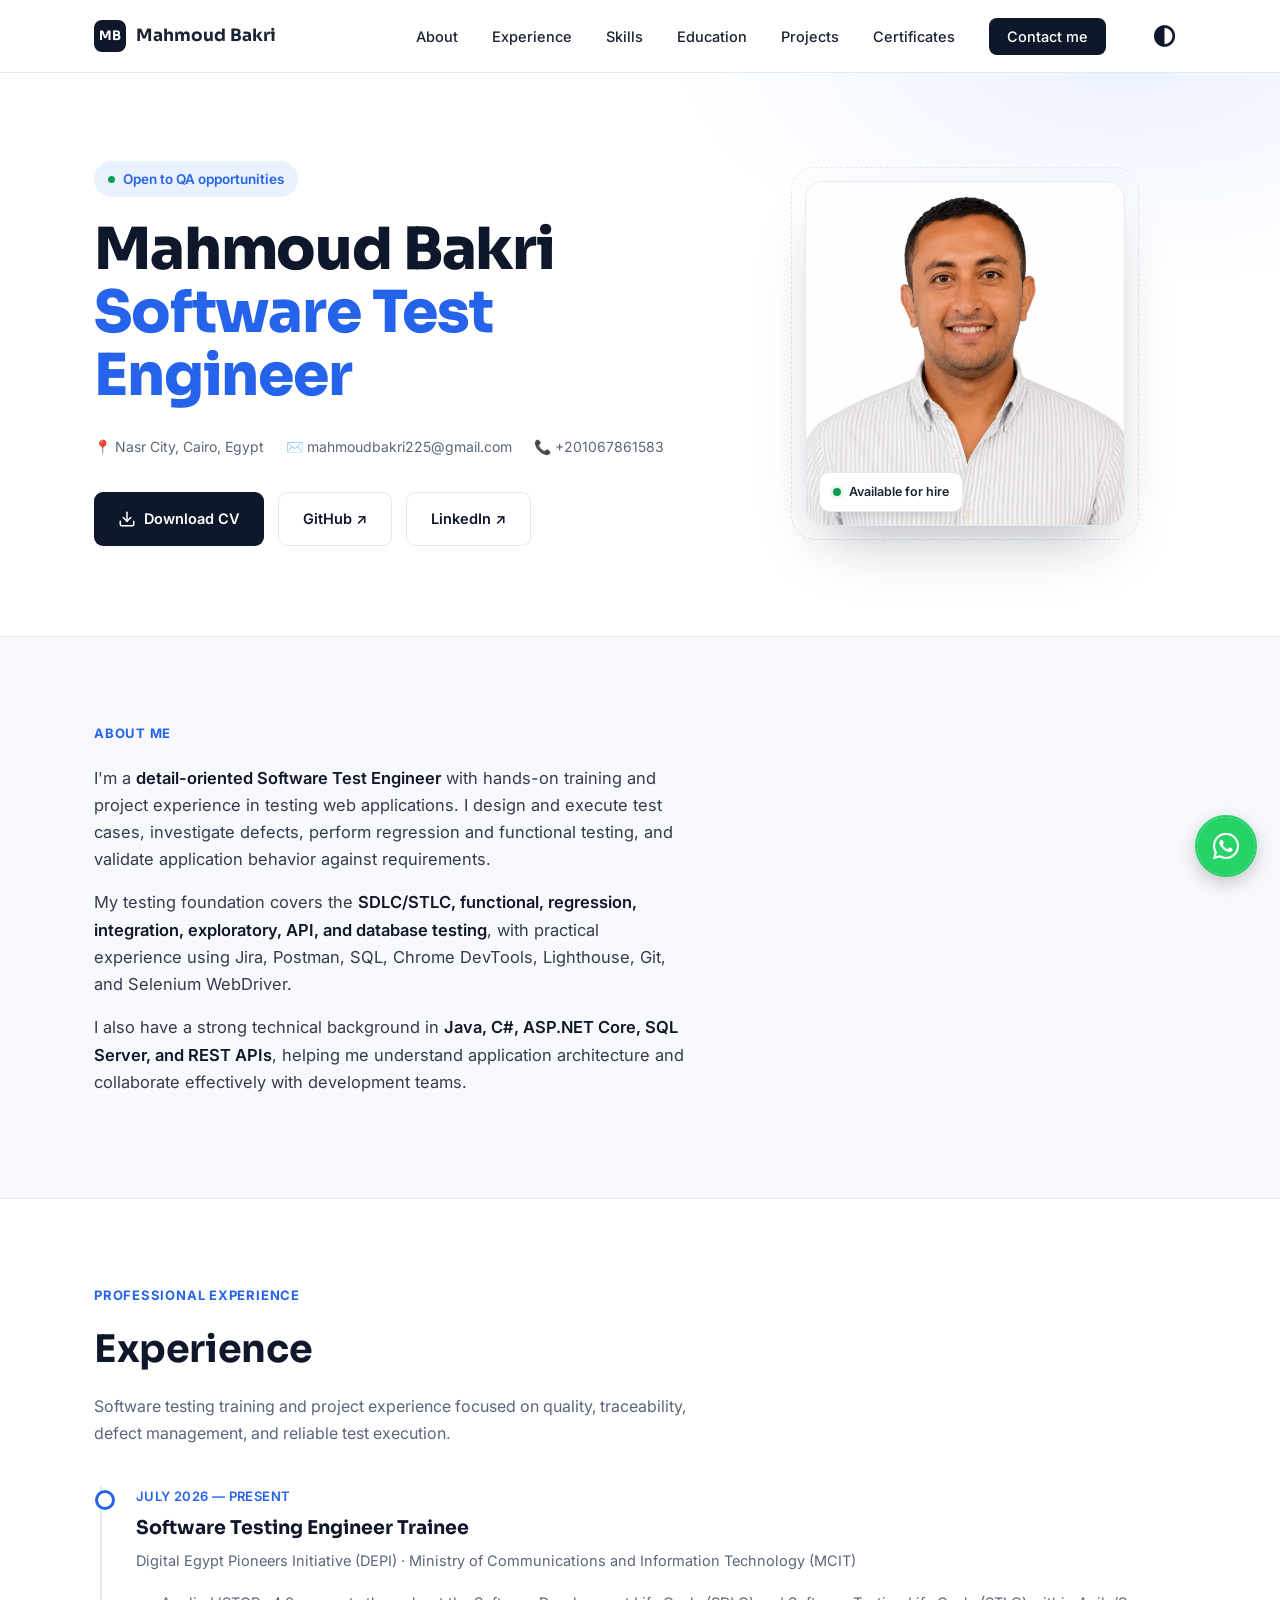
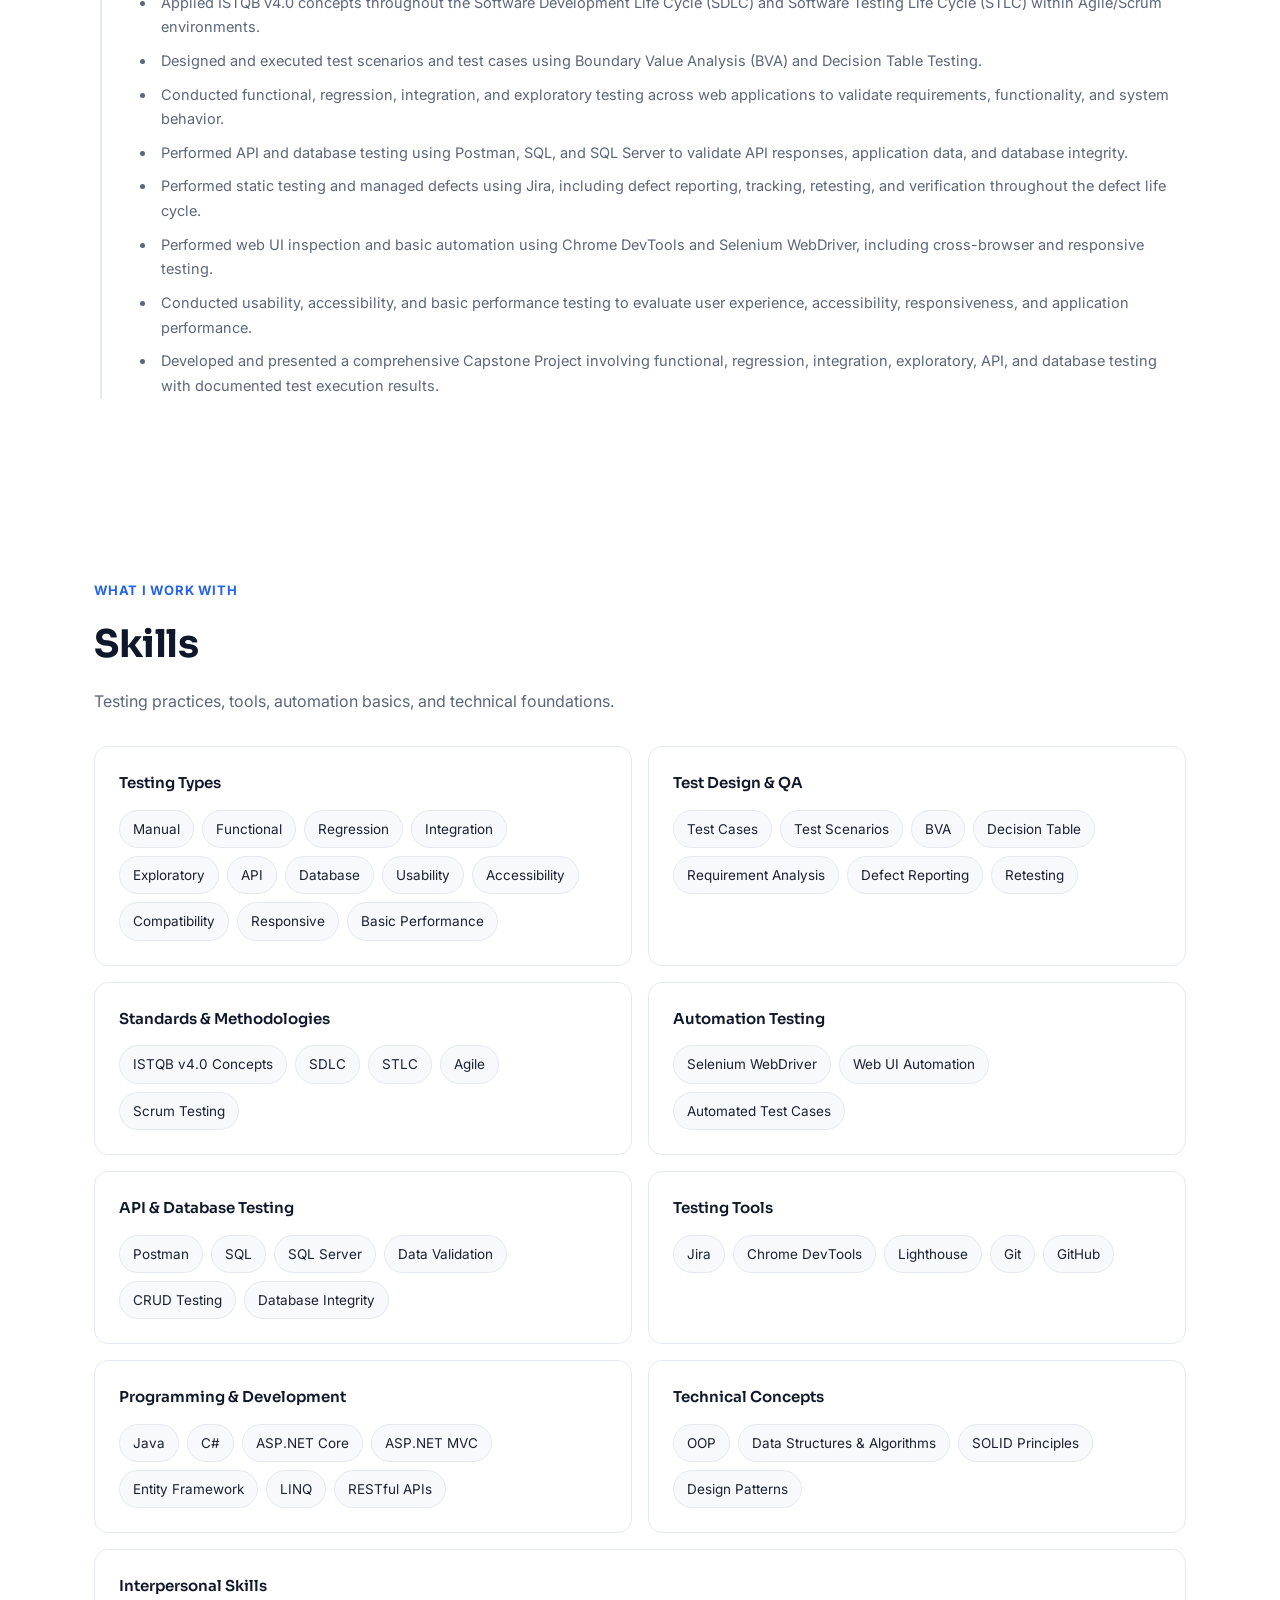
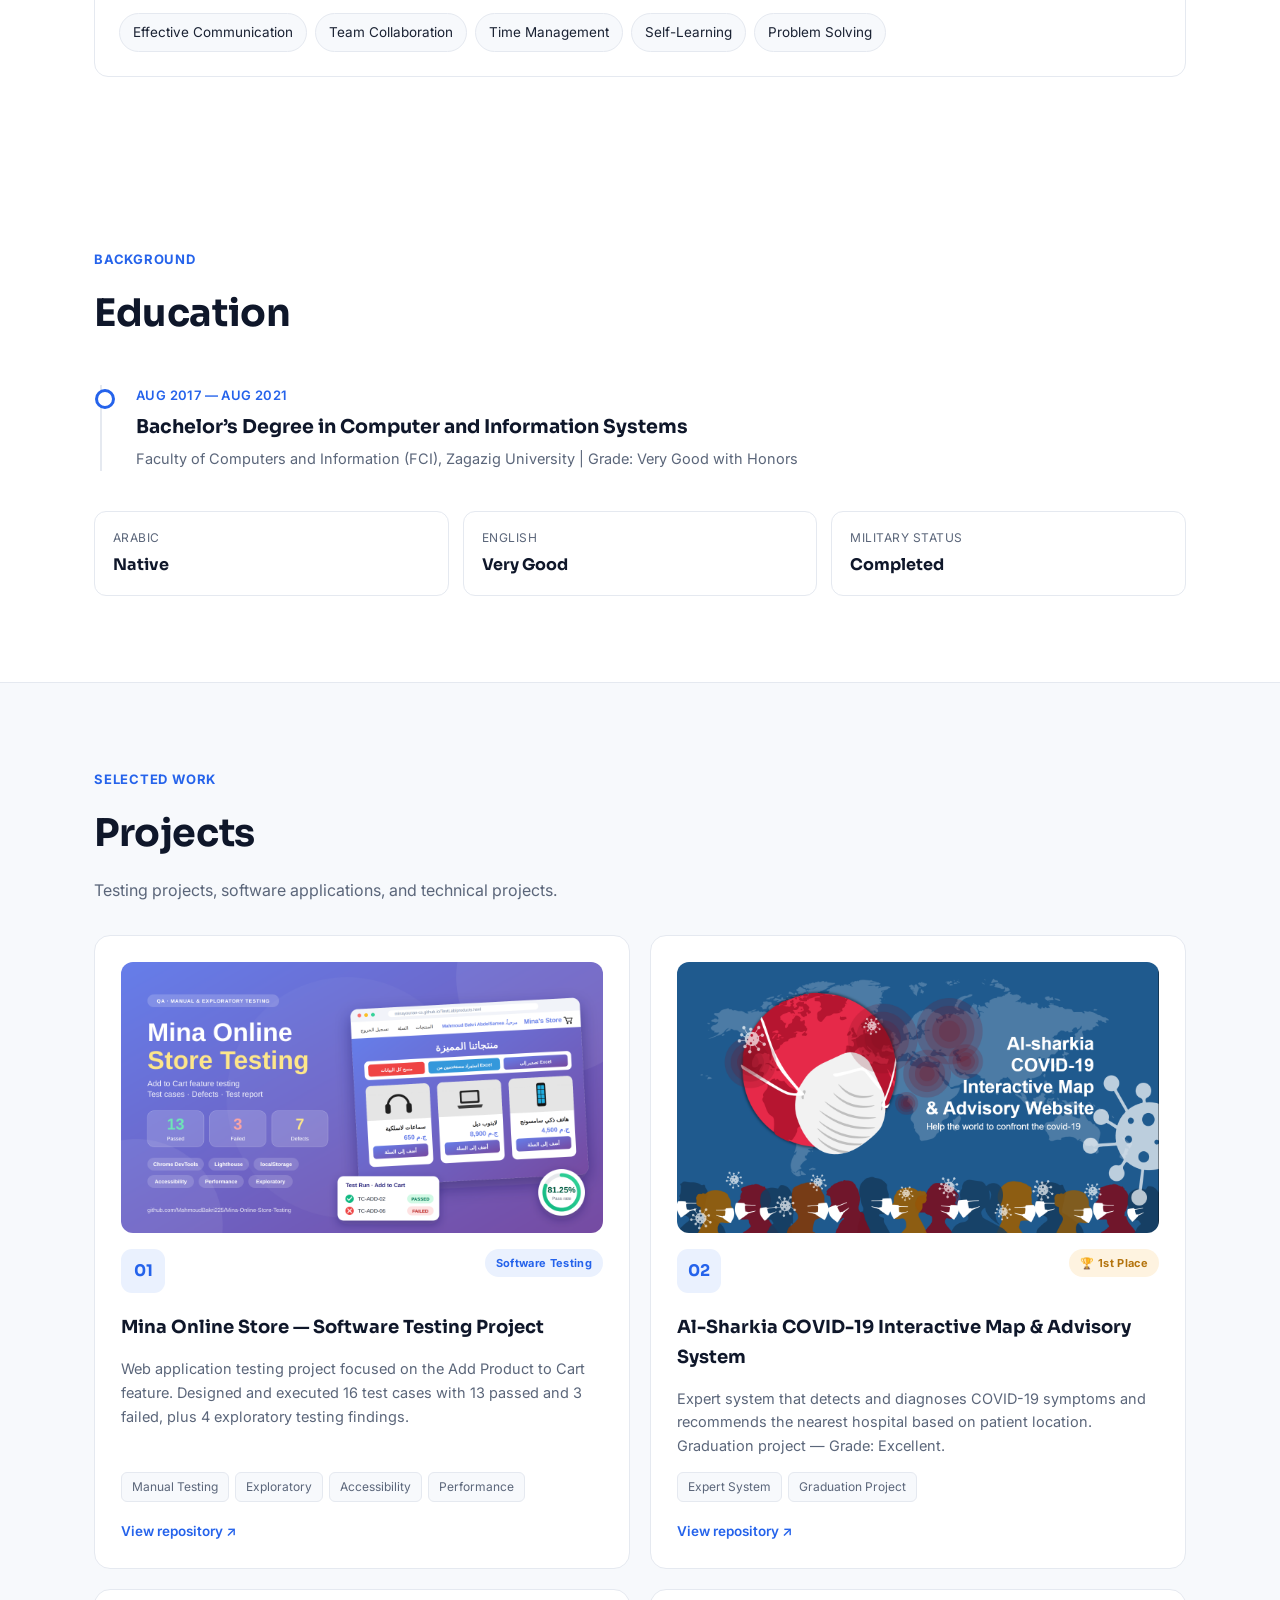
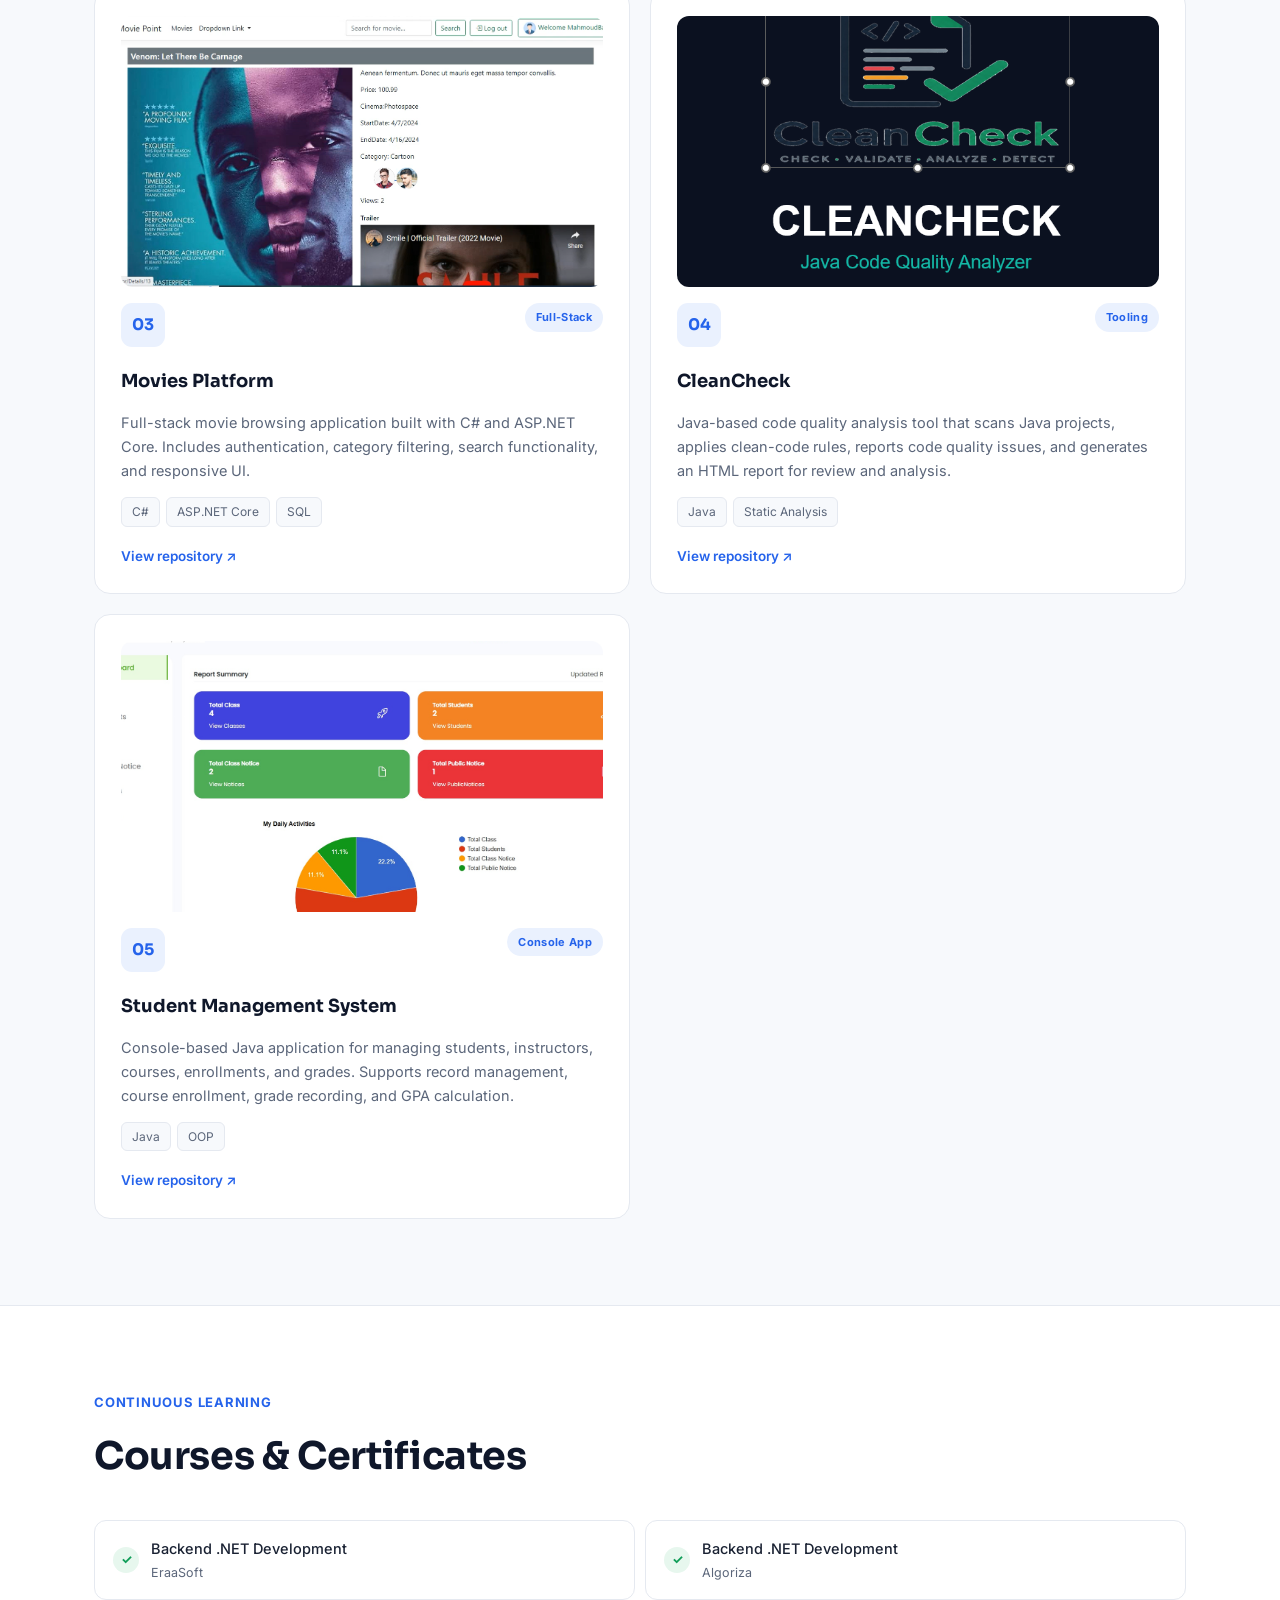
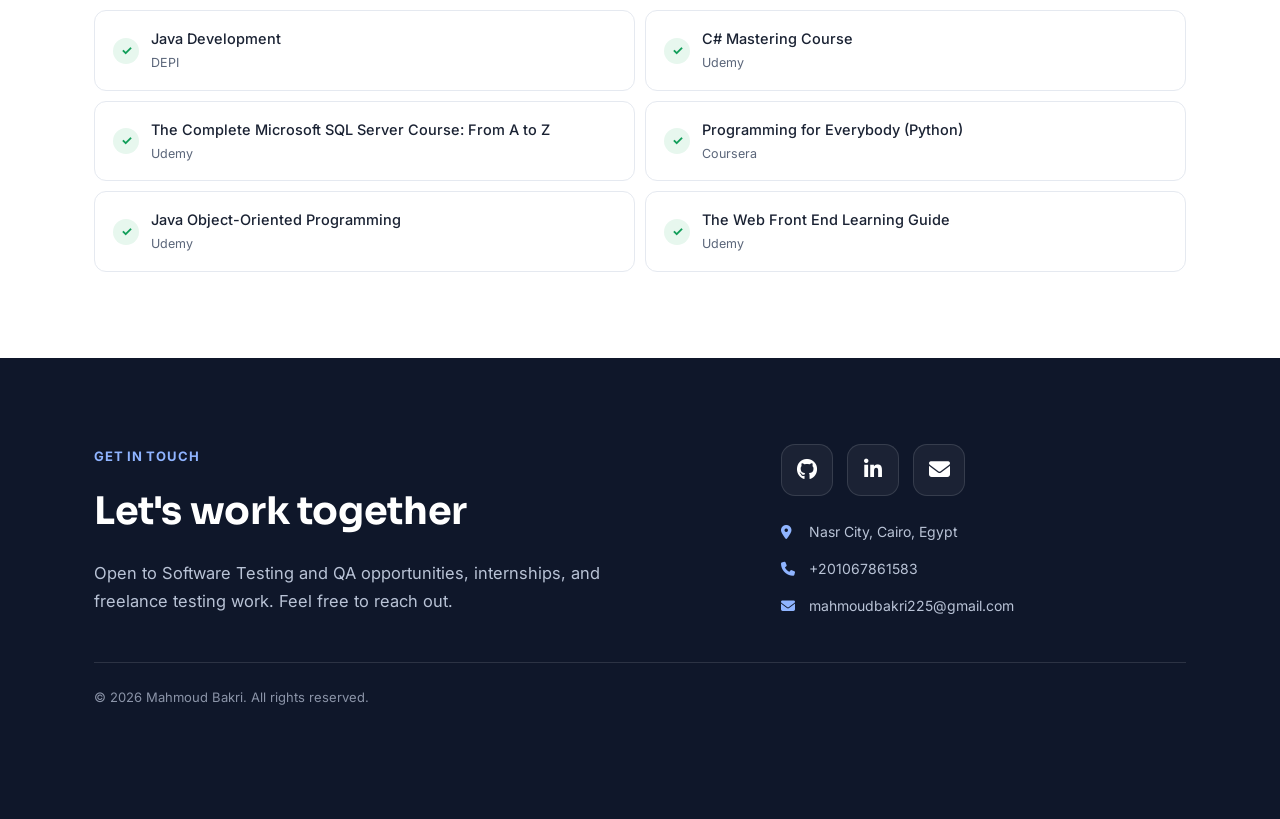
==== commit 7d366136: "Update portfolio" ====
--- a/index.html
+++ b/index.html
@@ -1,17 +1,44 @@
+
 <!DOCTYPE html>
 <html lang="en">
 <head>
 <meta charset="UTF-8">
 <meta name="viewport" content="width=device-width, initial-scale=1.0">
+
 <link rel="icon" type="image/png" href="imgs/MB.png">
-<title>Mahmoud Bakri — Software Testing Engineer</title>
+
+<title>Mahmoud Bakri — Software Test Engineer | QA Engineer</title>
+
 <link rel="preconnect" href="https://fonts.googleapis.com">
 <link rel="preconnect" href="https://fonts.gstatic.com" crossorigin>
+
 <link href="https://fonts.googleapis.com/css2?family=Sora:wght@500;600;700;800&family=Inter:wght@400;500;600;700&display=swap" rel="stylesheet">
-<link rel="stylesheet"
-      href="https://cdnjs.cloudflare.com/ajax/libs/font-awesome/6.5.2/css/all.min.css">
+
+<link
+  rel="stylesheet"
+  href="https://cdnjs.cloudflare.com/ajax/libs/font-awesome/6.5.2/css/all.min.css"
+>
+
 <link id="themeStylesheet" rel="stylesheet" href="styles/style.css">
-             
+
+<style>
+.experience-list {
+  margin-top: 18px;
+  padding-left: 20px;
+  color: var(--text-soft);
+  font-size: 14.5px;
+  line-height: 1.7;
+}
+
+.experience-list li {
+  margin-bottom: 9px;
+  padding-left: 5px;
+}
+</style>
+</head>
+
+<body>
+
 <!-- Floating WhatsApp Button -->
 <a
   href="https://wa.me/201067861583"
@@ -22,23 +49,17 @@
 >
   <i class="fab fa-whatsapp"></i>
 </a>
-<style>
-.experience-list{margin-top:18px;padding-left:20px;color:var(--text-soft);font-size:14.5px;line-height:1.7;}
-.experience-list li{margin-bottom:9px;padding-left:5px;}
-</style>
-</head>
-<body>
+
+<!-- ================= NAVIGATION ================= -->
 
 <nav class="nav">
   <div class="wrap">
 
-    <!-- Logo / Name -->
     <div class="brand">
       <span class="mark">MB</span>
       Mahmoud Bakri
     </div>
 
-    <!-- Navigation Links -->
     <ul class="navlinks" id="navlinks">
       <li><a href="#about">About</a></li>
       <li><a href="#experience">Experience</a></li>
@@ -51,10 +72,8 @@
       </li>
     </ul>
 
-    <!-- Menu + Theme -->
     <div class="nav-right">
 
-      <!-- Mobile Menu -->
       <button
         class="menu-toggle"
         id="menuToggle"
@@ -66,7 +85,6 @@
         <i class="fa-solid fa-xmark"></i>
       </button>
 
-      <!-- Theme Toggle -->
       <button
         class="theme-toggle"
         id="themeToggle"
@@ -82,288 +100,1065 @@
   </div>
 </nav>
 
+
+<!-- ================= HERO ================= -->
+
 <header class="hero">
+
   <div class="wrap hero-grid">
+
     <div>
-      <div class="kicker"><span class="dot"></span> Open to QA opportunities</div>
-      <h1 class="name">Mahmoud Bakri<br><span class="accent">Software Testing Engineer</span></h1>
-      
+
+      <div class="kicker">
+        <span class="dot"></span>
+        Open to QA opportunities
+      </div>
+
+      <h1 class="name">
+        Mahmoud Bakri<br>
+        <span class="accent">Software Test Engineer</span>
+      </h1>
+
       <div class="hero-meta">
-        <span class="meta-item">📍 Nasr City, Cairo, Egypt</span>
-        <span class="meta-item">✉️ mahmoudbakri225@gmail.com</span>
-        <span class="meta-item">📞 +201067861583</span>
+
+        <span class="meta-item">
+          📍 Nasr City, Cairo, Egypt
+        </span>
+
+        <span class="meta-item">
+          ✉️ mahmoudbakri225@gmail.com
+        </span>
+
+        <span class="meta-item">
+          📞 +201067861583
+        </span>
+
       </div>
 
       <div class="cta-row">
-        
-        <a  class="btn btn-primary" href="uploads/Mahmoud_Bakri_CV.pdf" target="_blank" rel="noopener">
-          <svg width="18" height="18" viewBox="0 0 24 24" fill="none" stroke="currentColor" stroke-width="2" stroke-linecap="round" stroke-linejoin="round"><path d="M21 15v4a2 2 0 0 1-2 2H5a2 2 0 0 1-2-2v-4"/><polyline points="7 10 12 15 17 10"/><line x1="12" y1="15" x2="12" y2="3"/></svg>
+
+        <a
+          class="btn btn-primary"
+          href="uploads/Mahmoud_Bakri_CV.pdf"
+          target="_blank"
+          rel="noopener"
+        >
+          <svg
+            width="18"
+            height="18"
+            viewBox="0 0 24 24"
+            fill="none"
+            stroke="currentColor"
+            stroke-width="2"
+            stroke-linecap="round"
+            stroke-linejoin="round"
+          >
+            <path d="M21 15v4a2 2 0 0 1-2 2H5a2 2 0 0 1-2-2v-4"/>
+            <polyline points="7 10 12 15 17 10"/>
+            <line x1="12" y1="15" x2="12" y2="3"/>
+          </svg>
           Download CV
         </a>
-        
-        <a class="btn btn-ghost" href="https://github.com/MahmoudBakri225/" target="_blank" rel="noopener">GitHub ↗</a>
-        <a class="btn btn-ghost" href="https://linkedin.com/in/mahmoud-bakri-swt/" target="_blank" rel="noopener">LinkedIn ↗</a>
-        
-      </div>
-    </div>
+
+        <a
+          class="btn btn-ghost"
+          href="https://github.com/MahmoudBakri225/"
+          target="_blank"
+          rel="noopener"
+        >
+          GitHub ↗
+        </a>
+
+        <a
+          class="btn btn-ghost"
+          href="https://www.linkedin.com/in/mahmoud-bakri-377237221/"
+          target="_blank"
+          rel="noopener"
+        >
+          LinkedIn ↗
+        </a>
+
+      </div>
+
+    </div>
+
 
     <div class="photo-card">
+
       <div class="photo-ring"></div>
+
       <div class="photo-box">
-      <img alt="Mahmoud-bakri-image" src="imgs/mb.jpg">
-      </div>
-      <div class="avail-badge"><span class="dot"></span> Available for hire</div>
-    </div>
+        <img
+          alt="Mahmoud Bakri - Software Test Engineer"
+          src="imgs/mb.jpg"
+        >
+      </div>
+
+      <div class="avail-badge">
+        <span class="dot"></span>
+        Available for hire
+      </div>
+
+    </div>
+
   </div>
+
 </header>
 
+
+<!-- ================= ABOUT ================= -->
+
 <section class="about" id="about">
+
   <div class="wrap">
+
     <div class="about-grid">
+
       <div class="reveal">
-        <div class="eyebrow">About me</div>
-        
+
+        <div class="eyebrow">
+          About me
+        </div>
+
         <div class="about-copy" style="margin-top:20px;">
-          <p>I'm a <strong>detail-oriented Software Test Engineer</strong> with a year of hands-on experience testing web applications — writing clear test cases from requirement specs, executing regression and functional suites, and working closely with developers to close bugs faster.</p>
-          <p>My foundation covers the <strong>SDLC/STLC</strong>, decision-table testing, and the basics of API testing, following ISTQB v4.0 standards and using Jira, Postman, and Selenium day to day.</p>
-        </div>
-      </div>
-      <!-- <div class="reveal">
-        <div class="stat-cards">
-          <div class="stat-card"><div class="stat-num">1+</div><div class="stat-label">Year of testing experience</div></div>
-          <div class="stat-card"><div class="stat-num">4</div><div class="stat-label">Projects delivered</div></div>
-          <div class="stat-card"><div class="stat-num">8</div><div class="stat-label">Courses & certificates</div></div>
-          <div class="stat-card"><div class="stat-num">2</div><div class="stat-label">Languages spoken</div></div>
-        </div>
-      </div> -->
-    </div>
+
+          <p>
+            I'm a <strong>detail-oriented Software Test Engineer</strong>
+            with hands-on training and project experience in testing web
+            applications. I design and execute test cases, investigate
+            defects, perform regression and functional testing, and validate
+            application behavior against requirements.
+          </p>
+
+          <p>
+            My testing foundation covers the
+            <strong>SDLC/STLC, functional, regression, integration,
+            exploratory, API, and database testing</strong>, with practical
+            experience using Jira, Postman, SQL, Chrome DevTools, Lighthouse,
+            Git, and Selenium WebDriver.
+          </p>
+
+          <p>
+            I also have a strong technical background in
+            <strong>Java, C#, ASP.NET Core, SQL Server, and REST APIs</strong>,
+            helping me understand application architecture and collaborate
+            effectively with development teams.
+          </p>
+
+        </div>
+
+      </div>
+
+    </div>
+
   </div>
+
 </section>
 
+
+<!-- ================= EXPERIENCE ================= -->
+
 <section id="experience">
+
   <div class="wrap">
+
     <div class="reveal">
-      <div class="eyebrow">Professional experience</div>
-      <h2 class="section-title">Experience</h2>
-      <p class="section-sub">Hands-on software testing experience focused on quality, traceability, and effective defect resolution.</p>
-    </div>
+
+      <div class="eyebrow">
+        Professional experience
+      </div>
+
+      <h2 class="section-title">
+        Experience
+      </h2>
+
+      <p class="section-sub">
+        Software testing training and project experience focused on
+        quality, traceability, defect management, and reliable test execution.
+      </p>
+
+    </div>
+
 
     <div class="timeline reveal" style="margin-top:40px;">
+
       <div class="tl-item">
-        <div class="tl-date">July 2026 — Present</div>
-        <div class="tl-role">Software Testing Engineer Trainee</div>
-        <div class="tl-org">Digital Egypt Pioneers Initiative (DEPI) · Ministry of Communications and Information Technology (MCIT)</div>
+
+        <div class="tl-date">
+          July 2026 — Present
+        </div>
+
+        <div class="tl-role">
+          Software Testing Engineer Trainee
+        </div>
+
+        <div class="tl-org">
+          Digital Egypt Pioneers Initiative (DEPI) · Ministry of Communications and Information Technology (MCIT)
+        </div>
+
+
         <ul class="experience-list">
-          <li>Executed end-to-end software testing processes following ISTQB v4.0 standards across the SDLC and STLC.</li>
-          <li>Authored test scenarios, test cases, and requirement traceability matrices using Boundary Value Analysis and Decision Table Testing.</li>
-          <li>Conducted static testing and managed defects with Jira, tracking bugs from detection through verification and resolution.</li>
-          <li>Performed API testing and web UI inspection using Postman and Selenium, including cross-browser and backend data validation.</li>
-          <li>Worked in Agile/Scrum environments, managed test data with SQL databases, and used Prompt Engineering to streamline testing documentation.</li>
-          <li>Developed and presented a comprehensive Capstone Project covering functional, integration, and regression testing.</li>
+
+          <li>
+            Applied ISTQB v4.0 concepts throughout the Software Development
+            Life Cycle (SDLC) and Software Testing Life Cycle (STLC) within
+            Agile/Scrum environments.
+          </li>
+
+          <li>
+            Designed and executed test scenarios and test cases using
+            Boundary Value Analysis (BVA) and Decision Table Testing.
+          </li>
+
+          <li>
+            Conducted functional, regression, integration, and exploratory
+            testing across web applications to validate requirements,
+            functionality, and system behavior.
+          </li>
+
+          <li>
+            Performed API and database testing using Postman, SQL, and
+            SQL Server to validate API responses, application data,
+            and database integrity.
+          </li>
+
+          <li>
+            Performed static testing and managed defects using Jira,
+            including defect reporting, tracking, retesting, and verification
+            throughout the defect life cycle.
+          </li>
+
+          <li>
+            Performed web UI inspection and basic automation using Chrome
+            DevTools and Selenium WebDriver, including cross-browser and
+            responsive testing.
+          </li>
+
+          <li>
+            Conducted usability, accessibility, and basic performance testing
+            to evaluate user experience, accessibility, responsiveness,
+            and application performance.
+          </li>
+
+          <li>
+            Developed and presented a comprehensive Capstone Project involving
+            functional, regression, integration, exploratory, API, and
+            database testing with documented test execution results.
+          </li>
+
         </ul>
-      </div>
-    </div>
+
+      </div>
+
+    </div>
+
   </div>
+
 </section>
 
+
+<!-- ================= SKILLS ================= -->
+
 <section id="skills">
+
   <div class="wrap">
+
     <div class="reveal">
-      <div class="eyebrow">What I work with</div>
-      <h2 class="section-title">Skills</h2>
-      <p class="section-sub">Testing tools, technical foundations, and the standards I follow day to day.</p>
-    </div>
+
+      <div class="eyebrow">
+        What I work with
+      </div>
+
+      <h2 class="section-title">
+        Skills
+      </h2>
+
+      <p class="section-sub">
+        Testing practices, tools, automation basics, and technical foundations.
+      </p>
+
+    </div>
+
 
     <div class="skills-grid reveal" style="margin-top:32px;">
+
+      <!-- Testing Types -->
+
       <div class="skill-card">
-        <h3>Languages & Frameworks</h3>
+
+        <h3>
+          Testing Types
+        </h3>
+
         <div class="pill-row">
-          <span class="pill">Java</span><span class="pill">C#</span><span class="pill">ASP.NET</span>
-          <span class="pill">ASP.NET Core</span><span class="pill">MVC</span><span class="pill">Entity Framework</span>
-          <span class="pill">LINQ</span><span class="pill">RESTful APIs</span>
-        </div>
-      </div>
+
+          <span class="pill">Manual</span>
+          <span class="pill">Functional</span>
+          <span class="pill">Regression</span>
+          <span class="pill">Integration</span>
+          <span class="pill">Exploratory</span>
+          <span class="pill">API</span>
+          <span class="pill">Database</span>
+          <span class="pill">Usability</span>
+          <span class="pill">Accessibility</span>
+          <span class="pill">Compatibility</span>
+          <span class="pill">Responsive</span>
+          <span class="pill">Basic Performance</span>
+
+        </div>
+
+      </div>
+
+
+      <!-- Test Design -->
+
       <div class="skill-card">
-        <h3>Testing Types</h3>
+
+        <h3>
+          Test Design & QA
+        </h3>
+
         <div class="pill-row">
-          <span class="pill">Manual</span><span class="pill">Functional</span><span class="pill">Regression</span>
-          <span class="pill">Integration</span><span class="pill">API</span>
-        </div>
-      </div>
+
+          <span class="pill">Test Cases</span>
+          <span class="pill">Test Scenarios</span>
+          <span class="pill">BVA</span>
+          <span class="pill">Decision Table</span>
+          <span class="pill">Requirement Analysis</span>
+          <span class="pill">Defect Reporting</span>
+          <span class="pill">Retesting</span>
+
+        </div>
+
+      </div>
+
+
+      <!-- Standards -->
+
       <div class="skill-card">
-        <h3>Standards & Frameworks</h3>
+
+        <h3>
+          Standards & Methodologies
+        </h3>
+
         <div class="pill-row">
-          <span class="pill">ISTQB v4.0</span><span class="pill">SDLC/STLC</span><span class="pill">Agile/Scrum Testing</span>
-        </div>
-      </div>
+
+          <span class="pill">ISTQB v4.0 Concepts</span>
+          <span class="pill">SDLC</span>
+          <span class="pill">STLC</span>
+          <span class="pill">Agile</span>
+          <span class="pill">Scrum Testing</span>
+
+        </div>
+
+      </div>
+
+
+      <!-- Automation -->
+
       <div class="skill-card">
-        <h3>Tools & Automation</h3>
+
+        <h3>
+          Automation Testing
+        </h3>
+
         <div class="pill-row">
-          <span class="pill">Jira</span><span class="pill">Postman</span><span class="pill">Selenium</span>
-          <span class="pill">Chrome DevTools</span><span class="pill">Git</span>
-        </div>
-      </div>
+
+          <span class="pill">Selenium WebDriver</span>
+          <span class="pill">Web UI Automation</span>
+          <span class="pill">Automated Test Cases</span>
+
+        </div>
+
+      </div>
+
+
+      <!-- API & Database -->
+
       <div class="skill-card">
-        <h3>Data & Databases</h3>
+
+        <h3>
+          API & Database Testing
+        </h3>
+
         <div class="pill-row">
-          <span class="pill">SQL Database Testing</span><span class="pill">Relational Queries</span>
-          <span class="pill">AI Prompt Engineering</span>
-        </div>
-      </div>
+
+          <span class="pill">Postman</span>
+          <span class="pill">SQL</span>
+          <span class="pill">SQL Server</span>
+          <span class="pill">Data Validation</span>
+          <span class="pill">CRUD Testing</span>
+          <span class="pill">Database Integrity</span>
+
+        </div>
+
+      </div>
+
+
+      <!-- Tools -->
+
       <div class="skill-card">
-        <h3>Concepts</h3>
+
+        <h3>
+          Testing Tools
+        </h3>
+
         <div class="pill-row">
-          <span class="pill">OOP</span><span class="pill">Data Structures & Algorithms</span>
-          <span class="pill">SOLID Principles</span><span class="pill">Design Patterns</span>
-        </div>
-      </div>
+
+          <span class="pill">Jira</span>
+          <span class="pill">Chrome DevTools</span>
+          <span class="pill">Lighthouse</span>
+          <span class="pill">Git</span>
+          <span class="pill">GitHub</span>
+
+        </div>
+
+      </div>
+
+
+      <!-- Programming -->
+
+      <div class="skill-card">
+
+        <h3>
+          Programming & Development
+        </h3>
+
+        <div class="pill-row">
+
+          <span class="pill">Java</span>
+          <span class="pill">C#</span>
+          <span class="pill">ASP.NET Core</span>
+          <span class="pill">ASP.NET MVC</span>
+          <span class="pill">Entity Framework</span>
+          <span class="pill">LINQ</span>
+          <span class="pill">RESTful APIs</span>
+
+        </div>
+
+      </div>
+
+
+      <!-- Concepts -->
+
+      <div class="skill-card">
+
+        <h3>
+          Technical Concepts
+        </h3>
+
+        <div class="pill-row">
+
+          <span class="pill">OOP</span>
+          <span class="pill">Data Structures & Algorithms</span>
+          <span class="pill">SOLID Principles</span>
+          <span class="pill">Design Patterns</span>
+
+        </div>
+
+      </div>
+
+
+      <!-- Interpersonal -->
+
       <div class="skill-card" style="grid-column:1/-1;">
-        <h3>Interpersonal</h3>
+
+        <h3>
+          Interpersonal Skills
+        </h3>
+
         <div class="pill-row">
-          <span class="pill">Effective Communication</span><span class="pill">Team Collaboration</span>
-          <span class="pill">Time Management</span><span class="pill">Self-Learning</span><span class="pill">Problem Solving</span>
-        </div>
-      </div>
-    </div>
+
+          <span class="pill">Effective Communication</span>
+          <span class="pill">Team Collaboration</span>
+          <span class="pill">Time Management</span>
+          <span class="pill">Self-Learning</span>
+          <span class="pill">Problem Solving</span>
+
+        </div>
+
+      </div>
+
+    </div>
+
   </div>
+
 </section>
 
+
+<!-- ================= EDUCATION ================= -->
+
 <section id="education">
+
   <div class="wrap">
+
     <div class="reveal">
-      <div class="eyebrow">Background</div>
-      <h2 class="section-title">Education </h2>
-    </div>
+
+      <div class="eyebrow">
+        Background
+      </div>
+
+      <h2 class="section-title">
+        Education
+      </h2>
+
+    </div>
+
 
     <div class="timeline reveal" style="margin-top:40px;">
+
       <div class="tl-item">
-        <div class="tl-date">Aug 2017 — Aug 2021</div>
-        <div class="tl-role">Bachelor’s Degree in Computer Science & Information Systems</dسiv>
-        <div class="tl-org">Faculty of Computers and Information (FCI), Zagazig University | Grade: Very Good with Honours</div>
-      </div>
-    </div>
+
+        <div class="tl-date">
+          Aug 2017 — Aug 2021
+        </div>
+
+        <div class="tl-role">
+          Bachelor’s Degree in Computer and Information Systems
+        </div>
+
+        <div class="tl-org">
+          Faculty of Computers and Information (FCI), Zagazig University
+          | Grade: Very Good with Honors
+        </div>
+
+      </div>
+
+    </div>
+
 
     <div class="lang-grid reveal">
-      <div class="lang-card"><div class="k">Arabic</div><div class="v">Native</div></div>
-      <div class="lang-card"><div class="k">English</div><div class="v">Very Good</div></div>
-      <div class="lang-card"><div class="k">Military Status</div><div class="v">Completed</div></div>
-    </div>
+
+      <div class="lang-card">
+        <div class="k">Arabic</div>
+        <div class="v">Native</div>
+      </div>
+
+      <div class="lang-card">
+        <div class="k">English</div>
+        <div class="v">Very Good</div>
+      </div>
+
+      <div class="lang-card">
+        <div class="k">Military Status</div>
+        <div class="v">Completed</div>
+      </div>
+
+    </div>
+
   </div>
+
 </section>
 
+
+<!-- ================= PROJECTS ================= -->
+
 <section class="projects" id="projects">
+
   <div class="wrap">
+
     <div class="reveal">
-      <div class="eyebrow">Selected work</div>
-      <h2 class="section-title">Projects</h2>
-      <p class="section-sub">Built, tested, and shipped end to end. Click a card to open the repository on GitHub.</p>
-    </div>
+
+      <div class="eyebrow">
+        Selected work
+      </div>
+
+      <h2 class="section-title">
+        Projects
+      </h2>
+
+      <p class="section-sub">
+        Testing projects, software applications, and technical projects.
+      </p>
+
+    </div>
+
 
     <div class="proj-grid reveal" style="margin-top:32px;">
-      <a class="proj-card" href="https://github.com/MahmoudBakri225/Al-sharkia-COVID-19-Interactive-Map-Advisory-System" target="_blank" rel="noopener">
+
+
+      <!-- 01 — Mina Online Store -->
+
+      <a
+        class="proj-card"
+        href="https://github.com/MahmoudBakri225/Mina-Online-Store-Testing"
+        target="_blank"
+        rel="noopener"
+      >
+
         <div class="proj-thumb">
-          <img src="imgs/covid.png" alt="Al-Sharkia COVID-19 Interactive Map & Advisory System" loading="lazy">
-        </div>
+
+          <!-- Replace with your Mina project image filename if different -->
+          <img
+            src="imgs/mina-store-testing.png"
+            alt="Mina Online Store Testing Project"
+            loading="lazy"
+          >
+
+        </div>
+
         <div class="proj-top">
-          <div class="proj-icon">01</div>
-          <span class="badge badge-gold">🏆 1st Place</span>
-        </div>
-        <div class="proj-name">Al-Sharkia COVID-19 Interactive Map & Advisory System</div>
-        <p class="proj-desc">Graduation project — an expert system that detects and diagnoses COVID-19 symptoms and recommends the nearest hospital based on patient location. Graded Excellent.</p>
-        <div class="proj-tags"><span class="tag-mini">Expert System</span><span class="tag-mini">Graduation Project</span></div>
-        <span class="proj-link">View repository ↗</span>
+
+          <div class="proj-icon">
+            01
+          </div>
+
+          <span class="badge badge-blue">
+            Software Testing
+          </span>
+
+        </div>
+
+        <div class="proj-name">
+          Mina Online Store — Software Testing Project
+        </div>
+
+        <p class="proj-desc">
+          Web application testing project focused on the Add Product to Cart
+          feature. Designed and executed 16 test cases with 13 passed and
+          3 failed, plus 4 exploratory testing findings.
+        </p>
+
+        <div class="proj-tags">
+
+          <span class="tag-mini">
+            Manual Testing
+          </span>
+
+          <span class="tag-mini">
+            Exploratory
+          </span>
+
+          <span class="tag-mini">
+            Accessibility
+          </span>
+
+          <span class="tag-mini">
+            Performance
+          </span>
+
+        </div>
+
+        <span class="proj-link">
+          View repository ↗
+        </span>
+
       </a>
 
-      <a class="proj-card" href="https://github.com/MahmoudBakri225/ETickets" target="_blank" rel="noopener">
+
+      <!-- 02 — COVID -->
+
+      <a
+        class="proj-card"
+        href="https://github.com/MahmoudBakri225/Al-sharkia-COVID-19-Interactive-Map-Advisory-System"
+        target="_blank"
+        rel="noopener"
+      >
+
         <div class="proj-thumb">
-          <img src="imgs/moives.png" alt="Movies Platform" loading="lazy">
-        </div>
+
+          <img
+            src="imgs/covid.png"
+            alt="Al-Sharkia COVID-19 Interactive Map and Advisory System"
+            loading="lazy"
+          >
+
+        </div>
+
         <div class="proj-top">
-          <div class="proj-icon">02</div>
-          <span class="badge badge-blue">Full-Stack</span>
-        </div>
-        <div class="proj-name">Movies Platform</div>
-        <p class="proj-desc">Full-stack movie browsing application built with C# and ASP.NET Core — user authentication, category filtering, search, and a responsive UI.</p>
-        <div class="proj-tags"><span class="tag-mini">C#</span><span class="tag-mini">ASP.NET Core</span><span class="tag-mini">SQL</span></div>
-        <span class="proj-link">View repository ↗</span>
+
+          <div class="proj-icon">
+            02
+          </div>
+
+          <span class="badge badge-gold">
+            🏆 1st Place
+          </span>
+
+        </div>
+
+        <div class="proj-name">
+          Al-Sharkia COVID-19 Interactive Map & Advisory System
+        </div>
+
+        <p class="proj-desc">
+          Expert system that detects and diagnoses COVID-19 symptoms and
+          recommends the nearest hospital based on patient location.
+          Graduation project — Grade: Excellent.
+        </p>
+
+        <div class="proj-tags">
+
+          <span class="tag-mini">
+            Expert System
+          </span>
+
+          <span class="tag-mini">
+            Graduation Project
+          </span>
+
+        </div>
+
+        <span class="proj-link">
+          View repository ↗
+        </span>
+
       </a>
 
-      <a class="proj-card" href="https://github.com/MahmoudBakri225/CleanCheck" target="_blank" rel="noopener">
+
+      <!-- 03 — Movies -->
+
+      <a
+        class="proj-card"
+        href="https://github.com/MahmoudBakri225/ETickets"
+        target="_blank"
+        rel="noopener"
+      >
+
         <div class="proj-thumb">
-          <img src="imgs/cleanCheck.png" alt="CleanCheck" loading="lazy">
-        </div>
+
+          <img
+            src="imgs/moives.png"
+            alt="Movies Platform"
+            loading="lazy"
+          >
+
+        </div>
+
         <div class="proj-top">
-          <div class="proj-icon">03</div>
-          <span class="badge badge-blue">Tooling</span>
-        </div>
-        <div class="proj-name">CleanCheck</div>
-        <p class="proj-desc">Java-based code quality analysis tool that scans projects, applies clean-code rules, and generates a console + HTML report for review.</p>
-        <div class="proj-tags"><span class="tag-mini">Java</span><span class="tag-mini">Static Analysis</span></div>
-        <span class="proj-link">View repository ↗</span>
+
+          <div class="proj-icon">
+            03
+          </div>
+
+          <span class="badge badge-blue">
+            Full-Stack
+          </span>
+
+        </div>
+
+        <div class="proj-name">
+          Movies Platform
+        </div>
+
+        <p class="proj-desc">
+          Full-stack movie browsing application built with C# and ASP.NET Core.
+          Includes authentication, category filtering, search functionality,
+          and responsive UI.
+        </p>
+
+        <div class="proj-tags">
+
+          <span class="tag-mini">
+            C#
+          </span>
+
+          <span class="tag-mini">
+            ASP.NET Core
+          </span>
+
+          <span class="tag-mini">
+            SQL
+          </span>
+
+        </div>
+
+        <span class="proj-link">
+          View repository ↗
+        </span>
+
       </a>
 
-      <a class="proj-card" href="https://github.com/MahmoudBakri225/StudentManagementSystem/tree/main" target="_blank" rel="noopener">
+
+      <!-- 04 — CleanCheck -->
+
+      <a
+        class="proj-card"
+        href="https://github.com/MahmoudBakri225/CleanCheck"
+        target="_blank"
+        rel="noopener"
+      >
+
         <div class="proj-thumb">
-          <img src="imgs/students.PNG" alt="Student Management System" loading="lazy">
-        </div>
+
+          <img
+            src="imgs/cleanCheck.png"
+            alt="CleanCheck Java Static Code Analyzer"
+            loading="lazy"
+          >
+
+        </div>
+
         <div class="proj-top">
-          <div class="proj-icon">04</div>
-          <span class="badge badge-blue">Console App</span>
-        </div>
-        <div class="proj-name">Student Management System</div>
-        <p class="proj-desc">Console-based Java application managing students, instructors, courses, enrollments, and grades, with GPA calculation.</p>
-        <div class="proj-tags"><span class="tag-mini">Java</span><span class="tag-mini">OOP</span></div>
-        <span class="proj-link">View repository ↗</span>
+
+          <div class="proj-icon">
+            04
+          </div>
+
+          <span class="badge badge-blue">
+            Tooling
+          </span>
+
+        </div>
+
+        <div class="proj-name">
+          CleanCheck
+        </div>
+
+        <p class="proj-desc">
+          Java-based code quality analysis tool that scans Java projects,
+          applies clean-code rules, reports code quality issues, and
+          generates an HTML report for review and analysis.
+        </p>
+
+        <div class="proj-tags">
+
+          <span class="tag-mini">
+            Java
+          </span>
+
+          <span class="tag-mini">
+            Static Analysis
+          </span>
+
+        </div>
+
+        <span class="proj-link">
+          View repository ↗
+        </span>
+
       </a>
-    </div>
+
+
+      <!-- 05 — Student Management -->
+
+      <a
+        class="proj-card"
+        href="https://github.com/MahmoudBakri225/StudentManagementSystem/tree/main"
+        target="_blank"
+        rel="noopener"
+      >
+
+        <div class="proj-thumb">
+
+          <img
+            src="imgs/students.PNG"
+            alt="Student Management System"
+            loading="lazy"
+          >
+
+        </div>
+
+        <div class="proj-top">
+
+          <div class="proj-icon">
+            05
+          </div>
+
+          <span class="badge badge-blue">
+            Console App
+          </span>
+
+        </div>
+
+        <div class="proj-name">
+          Student Management System
+        </div>
+
+        <p class="proj-desc">
+          Console-based Java application for managing students, instructors,
+          courses, enrollments, and grades. Supports record management,
+          course enrollment, grade recording, and GPA calculation.
+        </p>
+
+        <div class="proj-tags">
+
+          <span class="tag-mini">
+            Java
+          </span>
+
+          <span class="tag-mini">
+            OOP
+          </span>
+
+        </div>
+
+        <span class="proj-link">
+          View repository ↗
+        </span>
+
+      </a>
+
+
+    </div>
+
   </div>
+
 </section>
 
+
+<!-- ================= COURSES & CERTIFICATES ================= -->
+
 <section id="certs">
+
   <div class="wrap">
+
     <div class="reveal">
-      <div class="eyebrow">Continuous learning</div>
-      <h2 class="section-title">Courses & Certificates</h2>
-    </div>
+
+      <div class="eyebrow">
+        Continuous learning
+      </div>
+
+      <h2 class="section-title">
+        Courses & Certificates
+      </h2>
+
+    </div>
+
 
     <div class="certs-grid reveal" style="margin-top:32px;">
-      <div class="cert-item"><span class="cert-check">✓</span><div class="cert-text"><div class="c-name">Backend .NET Development</div><div class="c-issuer">EraaSoft</div></div></div>
-      <div class="cert-item"><span class="cert-check">✓</span><div class="cert-text"><div class="c-name">Backend .NET Development</div><div class="c-issuer">Algoriza</div></div></div>
-      <div class="cert-item"><span class="cert-check">✓</span><div class="cert-text"><div class="c-name">Java Development</div><div class="c-issuer">DEPI</div></div></div>
-      <div class="cert-item"><span class="cert-check">✓</span><div class="cert-text"><div class="c-name">C# Mastering Course</div><div class="c-issuer">Udemy</div></div></div>
-      <div class="cert-item"><span class="cert-check">✓</span><div class="cert-text"><div class="c-name">The Complete Microsoft SQL Server Course: A to Z</div><div class="c-issuer">Udemy</div></div></div>
-      <div class="cert-item"><span class="cert-check">✓</span><div class="cert-text"><div class="c-name">Programming for Everybody (Python)</div><div class="c-issuer">Coursera</div></div></div>
-      <div class="cert-item"><span class="cert-check">✓</span><div class="cert-text"><div class="c-name">Java Object-Oriented Programming</div><div class="c-issuer">Udemy</div></div></div>
-      <div class="cert-item"><span class="cert-check">✓</span><div class="cert-text"><div class="c-name">The Web Front End Learning Guide</div><div class="c-issuer">Udemy</div></div></div>
-    </div>
+
+      <div class="cert-item">
+        <span class="cert-check">✓</span>
+        <div class="cert-text">
+          <div class="c-name">
+            Backend .NET Development
+          </div>
+          <div class="c-issuer">
+            EraaSoft
+          </div>
+        </div>
+      </div>
+
+
+      <div class="cert-item">
+        <span class="cert-check">✓</span>
+        <div class="cert-text">
+          <div class="c-name">
+            Backend .NET Development
+          </div>
+          <div class="c-issuer">
+            Algoriza
+          </div>
+        </div>
+      </div>
+
+
+      <div class="cert-item">
+        <span class="cert-check">✓</span>
+        <div class="cert-text">
+          <div class="c-name">
+            Java Development
+          </div>
+          <div class="c-issuer">
+            DEPI
+          </div>
+        </div>
+      </div>
+
+
+      <div class="cert-item">
+        <span class="cert-check">✓</span>
+        <div class="cert-text">
+          <div class="c-name">
+            C# Mastering Course
+          </div>
+          <div class="c-issuer">
+            Udemy
+          </div>
+        </div>
+      </div>
+
+
+      <div class="cert-item">
+        <span class="cert-check">✓</span>
+        <div class="cert-text">
+          <div class="c-name">
+            The Complete Microsoft SQL Server Course: From A to Z
+          </div>
+          <div class="c-issuer">
+            Udemy
+          </div>
+        </div>
+      </div>
+
+
+      <div class="cert-item">
+        <span class="cert-check">✓</span>
+        <div class="cert-text">
+          <div class="c-name">
+            Programming for Everybody (Python)
+          </div>
+          <div class="c-issuer">
+            Coursera
+          </div>
+        </div>
+      </div>
+
+
+      <div class="cert-item">
+        <span class="cert-check">✓</span>
+        <div class="cert-text">
+          <div class="c-name">
+            Java Object-Oriented Programming
+          </div>
+          <div class="c-issuer">
+            Udemy
+          </div>
+        </div>
+      </div>
+
+
+      <div class="cert-item">
+        <span class="cert-check">✓</span>
+        <div class="cert-text">
+          <div class="c-name">
+            The Web Front End Learning Guide
+          </div>
+          <div class="c-issuer">
+            Udemy
+          </div>
+        </div>
+      </div>
+
+    </div>
+
   </div>
+
 </section>
 
 
+<!-- ================= CONTACT ================= -->
+
 <section class="contact" id="contact">
+
   <div class="wrap">
 
     <div class="contact-grid">
 
-      <!-- Left: Text -->
+
       <div class="contact-content reveal">
 
-        <div class="eyebrow">Get in touch</div>
+        <div class="eyebrow">
+          Get in touch
+        </div>
 
         <h2 class="section-title">
           Let's work together
         </h2>
 
         <div class="contact-copy">
+
           <p>
-            Open to QA roles, internships, and freelance testing work.
-            Feel free to reach out — I usually reply within a day.
+            Open to Software Testing and QA opportunities, internships,
+            and freelance testing work. Feel free to reach out.
           </p>
-        </div>
-
-      </div>
-
-      <!-- Right: Social + Contact Info -->
+
+        </div>
+
+      </div>
+
+
       <div class="contact-right reveal">
 
         <div class="social-icons">
@@ -378,8 +1173,9 @@
             <i class="fa-brands fa-github"></i>
           </a>
 
+
           <a
-            href="https://linkedin.com/in/mahmoud-bakri-swt/"
+            href="https://www.linkedin.com/in/mahmoud-bakri-377237221/"
             target="_blank"
             rel="noopener"
             aria-label="LinkedIn"
@@ -388,6 +1184,7 @@
             <i class="fa-brands fa-linkedin-in"></i>
           </a>
 
+
           <a
             href="mailto:mahmoudbakri225@gmail.com"
             aria-label="Email"
@@ -398,27 +1195,50 @@
 
         </div>
 
+
         <div class="contact-info">
 
           <div class="contact-info-item">
+
             <i class="fa-solid fa-location-dot"></i>
-            <span>Nasr City, Cairo, Egypt</span>
-          </div>
+
+            <span>
+              Nasr City, Cairo, Egypt
+            </span>
+
+          </div>
+
 
           <div class="contact-info-item">
+
             <i class="fa-solid fa-phone"></i>
+
             <a href="tel:+201067861583">
               +201067861583
             </a>
-          </div>
-
-        </div>
-
-      </div>
-
-    </div>
+
+          </div>
+
+
+          <div class="contact-info-item">
+
+            <i class="fa-solid fa-envelope"></i>
+
+            <a href="mailto:mahmoudbakri225@gmail.com">
+              mahmoudbakri225@gmail.com
+            </a>
+
+          </div>
+
+        </div>
+
+      </div>
+
+    </div>
+
 
     <footer>
+
       <span class="fnote">
         © 2026 Mahmoud Bakri. All rights reserved.
       </span>
@@ -426,21 +1246,52 @@
     </footer>
 
   </div>
+
 </section>
 
 
+<!-- ================= REVEAL ANIMATION ================= -->
+
 <script>
-  (function(){
-    var items = document.querySelectorAll('.reveal');
-    if(!('IntersectionObserver' in window)){ items.forEach(function(el){el.classList.add('in');}); return; }
-    var io = new IntersectionObserver(function(entries){
-      entries.forEach(function(entry){
-        if(entry.isIntersecting){ entry.target.classList.add('in'); io.unobserve(entry.target); }
-      });
-    }, {threshold:0.12});
-    items.forEach(function(el){ io.observe(el); });
-  })();
+(function(){
+
+  var items = document.querySelectorAll('.reveal');
+
+  if (!('IntersectionObserver' in window)) {
+
+    items.forEach(function(el){
+      el.classList.add('in');
+    });
+
+    return;
+  }
+
+  var io = new IntersectionObserver(function(entries){
+
+    entries.forEach(function(entry){
+
+      if(entry.isIntersecting){
+
+        entry.target.classList.add('in');
+
+        io.unobserve(entry.target);
+
+      }
+
+    });
+
+  }, {
+    threshold: 0.12
+  });
+
+
+  items.forEach(function(el){
+    io.observe(el);
+  });
+
+})();
 </script>
+
 
 <script src="scripts/index.js"></script>
 
--- a/styles/style.css
+++ b/styles/style.css
@@ -1,29 +1,257 @@
 
-  :root{
-    --bg:#FFFFFF;
-    --bg-soft:#F7F9FC;
-    --navy:#0F172A;
-    --navy-2:#1E293B;
-    --blue:#2563EB;
-    --blue-soft:#EAF1FE;
-    --text:#1A2233;
-    --text-soft:#5B667A;
-    --border:#E5E9F0;
-    --green:#0F9D58;
-    --green-soft:#E7F7EE;
-
-    --display:'Sora', sans-serif;
-    --body:'Inter', sans-serif;
-    --maxw:1140px;
-  }
-
-
-  .theme-toggle {
+:root {
+  --bg: #FFFFFF;
+  --bg-soft: #F7F9FC;
+  --surface: #FFFFFF;
+
+  --navy: #0F172A;
+  --navy-2: #1E293B;
+
+  --blue: #2563EB;
+  --blue-soft: #EAF1FE;
+
+  --text: #1A2233;
+  --text-soft: #5B667A;
+
+  --border: #E5E9F0;
+
+  --green: #0F9D58;
+  --green-soft: #E7F7EE;
+
+  --accent: #2563EB;
+  --muted: #5B667A;
+
+  --display: 'Sora', sans-serif;
+  --body: 'Inter', sans-serif;
+
+  --maxw: 1140px;
+}
+
+
+/* =========================
+   RESET
+========================= */
+
+* {
+  box-sizing: border-box;
+  margin: 0;
+  padding: 0;
+}
+
+html {
+  scroll-behavior: smooth;
+}
+
+body {
+  font-family: var(--body);
+  color: var(--text);
+  background: var(--bg);
+  line-height: 1.65;
+  -webkit-font-smoothing: antialiased;
+}
+
+img {
+  max-width: 100%;
+  display: block;
+}
+
+a {
+  color: inherit;
+  text-decoration: none;
+}
+
+::selection {
+  background: var(--blue-soft);
+  color: var(--navy);
+}
+
+.wrap {
+  max-width: var(--maxw);
+  margin: 0 auto;
+  padding: 0 24px;
+}
+
+a:focus-visible,
+button:focus-visible {
+  outline: 2px solid var(--blue);
+  outline-offset: 3px;
+  border-radius: 2px;
+}
+
+
+/* =========================
+   ANIMATION
+========================= */
+
+.reveal {
+  opacity: 0;
+  transform: translateY(14px);
+  transition:
+    opacity .5s ease,
+    transform .5s ease;
+}
+
+.reveal.in {
+  opacity: 1;
+  transform: translateY(0);
+}
+
+@media (prefers-reduced-motion: reduce) {
+  .reveal {
+    opacity: 1;
+    transform: none;
+  }
+
+  html {
+    scroll-behavior: auto;
+  }
+}
+
+
+/* =========================
+   NAVIGATION
+========================= */
+
+.nav {
+  position: sticky;
+  top: 0;
+  z-index: 60;
+
+  background: rgba(255, 255, 255, 0.88);
+  backdrop-filter: blur(10px);
+
+  border-bottom: 1px solid var(--border);
+}
+
+.nav .wrap {
+  display: flex;
+  align-items: center;
+  height: 72px;
+  gap: 18px;
+  position: relative;
+}
+
+.brand {
+  font-family: var(--display);
+  font-weight: 700;
+  font-size: 17px;
+
+  display: flex;
+  align-items: center;
+  gap: 10px;
+
+  flex-shrink: 0;
+}
+
+.brand .mark {
+  width: 32px;
+  height: 32px;
+
+  border-radius: 8px;
+
+  background: var(--navy);
+  color: #fff;
+
+  display: flex;
+  align-items: center;
+  justify-content: center;
+
+  font-size: 13px;
+  font-weight: 700;
+}
+
+.navlinks {
+  display: none;
+  gap: 34px;
+  list-style: none;
+  margin-left: auto;
+}
+
+.navlinks a {
+  font-size: 14.5px;
+  font-weight: 500;
+  transition: color .2s ease;
+}
+
+.navlinks a:hover {
+  color: var(--blue);
+}
+
+.nav-cta {
+  font-size: 14px;
+  font-weight: 600;
+
+  background: var(--navy);
+  color: #fff;
+
+  padding: 10px 18px;
+  border-radius: 8px;
+
+  transition:
+    background .2s ease,
+    transform .2s ease;
+}
+
+.nav-cta:hover {
+  background: var(--blue);
+  transform: translateY(-1px);
+}
+
+
+/* =========================
+   MENU TOGGLE
+========================= */
+
+.menu-toggle {
+  display: flex;
+  align-items: center;
+  justify-content: center;
+
   width: 44px;
   height: 44px;
+
+  border: none;
+  background: transparent;
+
+  cursor: pointer;
+  border-radius: 10px;
+
+  padding: 0;
+
+  font-size: 20px;
+  color: var(--navy);
+}
+
+.menu-toggle:hover {
+  background: rgba(128, 128, 128, 0.12);
+}
+
+.menu-toggle .fa-xmark {
+  display: none !important;
+}
+
+.menu-toggle[aria-expanded="true"] .fa-bars {
+  display: none !important;
+}
+
+.menu-toggle[aria-expanded="true"] .fa-xmark {
+  display: inline !important;
+}
+
+
+/* =========================
+   THEME TOGGLE
+========================= */
+
+.theme-toggle {
+  width: 44px;
+  height: 44px;
+
   border: none;
   border-radius: 50%;
+
   background: transparent;
+
   cursor: pointer;
 
   display: flex;
@@ -31,7 +259,12 @@
   justify-content: center;
 
   font-size: 21px;
-  transition: transform 0.3s ease, background 0.3s ease;
+
+  color: var(--navy);
+
+  transition:
+    transform .3s ease,
+    background .3s ease;
 }
 
 .theme-toggle:hover {
@@ -52,388 +285,1178 @@
 }
 
 
-
-  .theme-switch {
+/* =========================
+   MOBILE NAV
+========================= */
+
+@media (max-width: 779px) {
+
+  .navlinks {
+    display: none;
+
+    position: absolute;
+
+    top: 72px;
+    left: 0;
+    right: 0;
+
+    background: rgba(255, 255, 255, 0.98);
+    backdrop-filter: blur(12px);
+
+    border-bottom: 1px solid var(--border);
+
+    flex-direction: column;
+
+    gap: 0;
+
+    padding: 12px 24px 20px;
+
+    box-shadow:
+      0 12px 30px -10px rgba(15, 23, 42, 0.15);
+
+    z-index: 50;
+  }
+
+  .navlinks.open {
+    display: flex;
+  }
+
+  .navlinks li {
+    width: 100%;
+  }
+
+  .navlinks a {
+    display: block;
+
+    padding: 14px 8px;
+
+    font-size: 16px;
+
+    border-bottom: 1px solid var(--border);
+  }
+
+  .navlinks li:last-child a {
+    border-bottom: none;
+
+    margin-top: 8px;
+
+    text-align: center;
+  }
+}
+
+
+/* =========================
+   DESKTOP NAV
+========================= */
+
+@media (min-width: 780px) {
+
+  .menu-toggle {
+    display: none;
+  }
+
+  .navlinks {
+    display: flex;
+    align-items: center;
+  }
+
+  .nav-right {
+    display: flex;
+    align-items: center;
+    gap: 8px;
+    margin-left: 18px;
+  }
+}
+
+
+/* =========================
+   HERO
+========================= */
+
+.hero {
+  padding: 88px 0 90px;
+
+  background:
+    radial-gradient(
+      700px 380px at 88% -6%,
+      var(--blue-soft),
+      transparent 65%
+    );
+}
+
+.hero-grid {
+  display: grid;
+
+  grid-template-columns: 1fr;
+
+  gap: 52px;
+
+  align-items: center;
+}
+
+@media (min-width: 920px) {
+
+  .hero-grid {
+    grid-template-columns: 1.15fr .85fr;
+  }
+}
+
+.kicker {
+  display: inline-flex;
+  align-items: center;
+
+  gap: 8px;
+
+  font-size: 13.5px;
+  font-weight: 600;
+
+  color: var(--blue);
+
+  background: var(--blue-soft);
+
+  padding: 7px 14px;
+
+  border-radius: 20px;
+
+  margin-bottom: 22px;
+}
+
+.kicker .dot {
+  width: 7px;
+  height: 7px;
+
+  border-radius: 50%;
+
+  background: var(--green);
+}
+
+h1.name {
+  font-family: var(--display);
+
+  font-weight: 800;
+
+  font-size: clamp(38px, 5.4vw, 58px);
+
+  line-height: 1.08;
+
+  letter-spacing: -0.02em;
+
+  color: var(--navy);
+}
+
+h1.name .accent {
+  color: var(--blue);
+}
+
+.tagline {
+  margin-top: 20px;
+
+  font-size: 18px;
+
+  color: var(--text-soft);
+
+  max-width: 50ch;
+
+  line-height: 1.7;
+}
+
+.hero-meta {
+  display: flex;
+
+  flex-wrap: wrap;
+
+  gap: 22px;
+
+  margin-top: 28px;
+}
+
+.meta-item {
+  display: flex;
+  align-items: center;
+
+  gap: 8px;
+
+  font-size: 14px;
+
+  color: var(--text-soft);
+}
+
+.meta-item svg {
+  flex-shrink: 0;
+}
+
+
+/* =========================
+   BUTTONS
+========================= */
+
+.cta-row {
+  display: flex;
+
+  gap: 14px;
+
+  margin-top: 34px;
+
+  flex-wrap: wrap;
+}
+
+.btn {
+  font-size: 14.5px;
+
+  font-weight: 600;
+
+  padding: 14px 24px;
+
+  border-radius: 9px;
+
+  display: inline-flex;
+
+  align-items: center;
+
+  gap: 8px;
+
+  transition:
+    transform .2s ease,
+    box-shadow .2s ease,
+    background .2s ease,
+    border-color .2s ease;
+}
+
+.btn-primary {
+  background: var(--navy);
+  color: #fff;
+}
+
+.btn-primary:hover {
+  background: var(--blue);
+
+  transform: translateY(-2px);
+
+  box-shadow:
+    0 10px 24px -8px rgba(37, 99, 235, .5);
+}
+
+.btn-ghost {
+  border: 1.5px solid var(--border);
+
+  color: var(--navy);
+
+  background: #fff;
+}
+
+.btn-ghost:hover {
+  border-color: var(--navy);
+
+  transform: translateY(-2px);
+}
+
+
+/* =========================
+   PROFILE PHOTO
+========================= */
+
+.photo-card {
   position: relative;
-  display: inline-block;
-  width: 48px;
-  height: 24px;
-}
-
-.theme-switch input {
-  display: none;
-}
-
-.theme-slider {
+
+  justify-self: center;
+
+  width: min(320px, 80vw);
+}
+
+.photo-ring {
   position: absolute;
-  inset: 0;
-  background: #ccc;
-  border-radius: 30px;
-  cursor: pointer;
-  transition: 0.3s;
-}
-
-.theme-slider::before {
+
+  inset: -14px;
+
+  border: 1.5px dashed var(--border);
+
+  border-radius: 24px;
+
+  transition:
+    transform .3s ease,
+    border-color .3s ease,
+    box-shadow .3s ease;
+}
+
+.photo-box {
+  aspect-ratio: 1 / 1.08;
+
+  border-radius: 18px;
+
+  overflow: hidden;
+
+  border: 1px solid var(--border);
+
+  box-shadow:
+    0 30px 60px -25px rgba(15, 23, 42, .35);
+
+  position: relative;
+
+  transition:
+    transform .3s ease,
+    box-shadow .3s ease;
+}
+
+.photo-box::after {
   content: "";
+
   position: absolute;
-  width: 18px;
-  height: 18px;
-  left: 3px;
-  top: 3px;
-  background: white;
+
+  top: 0;
+  left: -120%;
+
+  width: 70%;
+  height: 100%;
+
+  background:
+    linear-gradient(
+      90deg,
+      transparent,
+      rgba(255,255,255,.35),
+      transparent
+    );
+
+  transform: translateX(0);
+
+  transition: transform .7s ease;
+
+  pointer-events: none;
+}
+
+.photo-box img {
+  width: 100%;
+  height: 100%;
+
+  object-fit: cover;
+
+  transition:
+    transform .35s ease,
+    filter .35s ease;
+}
+
+.avail-badge {
+  position: absolute;
+
+  left: 14px;
+  bottom: 14px;
+
+  background: #fff;
+
+  border: 1px solid var(--border);
+
+  border-radius: 10px;
+
+  padding: 9px 13px;
+
+  display: flex;
+  align-items: center;
+
+  gap: 8px;
+
+  font-size: 12.5px;
+
+  font-weight: 600;
+
+  box-shadow:
+    0 8px 18px -10px rgba(15, 23, 42, .3);
+}
+
+.avail-badge .dot {
+  width: 8px;
+  height: 8px;
+
   border-radius: 50%;
-  transition: 0.3s;
-}
-
-.theme-switch input:checked + .theme-slider {
-  background: #222;
-}
-
-.theme-switch input:checked + .theme-slider::before {
-  transform: translateX(24px);
-}
-
-
-
-  .switch {
-    position: relative;
-    display: inline-block;
-    width: 50px;
-    height: 26px;
-}
-
-.switch input {
-    display: none;
-}
-
-.slider {
-    position: absolute;
-    inset: 0;
-    background: #ccc;
-    border-radius: 30px;
-    cursor: pointer;
-    transition: 0.3s;
-}
-
-.slider::before {
-    content: "";
-    position: absolute;
-    width: 20px;
-    height: 20px;
-    left: 3px;
-    top: 3px;
-    background: white;
-    border-radius: 50%;
-    transition: 0.3s;
-}
-
-input:checked + .slider {
-    background: #333;
-}
-
-input:checked + .slider::before {
-    transform: translateX(24px);
-}
-
-
-
-  *{box-sizing:border-box; margin:0; padding:0;}
-  html{scroll-behavior:smooth;}
-  body{
-    font-family:var(--body);
-    color:var(--text);
-    background:var(--bg);
-    line-height:1.65;
-    -webkit-font-smoothing:antialiased;
-  }
-  img{max-width:100%; display:block;}
-  a{color:inherit; text-decoration:none;}
-  ::selection{background:var(--blue-soft); color:var(--navy);}
-  .wrap{max-width:var(--maxw); margin:0 auto; padding:0 24px;}
-  a:focus-visible, button:focus-visible{outline:2px solid var(--blue); outline-offset:3px; border-radius:2px;}
-
-  .reveal{opacity:0; transform:translateY(14px); transition:opacity .5s ease, transform .5s ease;}
-  .reveal.in{opacity:1; transform:translateY(0);}
-  @media (prefers-reduced-motion: reduce){ .reveal{opacity:1; transform:none;} html{scroll-behavior:auto;} }
-
-  /* ---- nav ---- */
-  .nav{position:sticky; top:0; z-index:60; background:rgba(255,255,255,0.85); backdrop-filter:blur(10px); border-bottom:1px solid var(--border); overflow:visible;}
-  .nav .wrap{display:flex; align-items:center; justify-content:space-between; height:72px; position:relative; overflow:visible;}
-  .brand{font-family:var(--display); font-weight:700; font-size:17px; display:flex; align-items:center; gap:10px;}
-  .brand .mark{width:32px; height:32px; border-radius:8px; background:var(--navy); color:#fff; display:flex; align-items:center; justify-content:center; font-size:13px; font-weight:700;}
-  
-  .nav-right{display:flex; align-items:center; gap:8px;}
-  
-  .menu-toggle{
-    display:flex;
-    align-items:center;
-    justify-content:center;
-    width:44px;
-    height:44px;
-    border:none;
-    background:transparent;
-    cursor:pointer;
-    border-radius:10px;
-    padding:0;
-    font-size:20px;
-    color:var(--navy);
-  }
-  .menu-toggle:hover{background:rgba(128,128,128,0.12);}
-  
-  .menu-toggle .fa-xmark{display:none !important;}
-  .menu-toggle[aria-expanded="true"] .fa-bars{display:none !important;}
-  .menu-toggle[aria-expanded="true"] .fa-xmark{display:inline !important;}
-  
-  .navlinks{
-    display:none;
-    gap:34px;
-    list-style:none;
-  }
-  
-  /* Mobile menu dropdown */
-  @media (max-width:779px){
-    .navlinks{
-      display:none;
-      position:absolute;
-      top:72px;
-      left:0;
-      right:0;
-      background:rgba(255,255,255,0.98);
-      backdrop-filter:blur(12px);
-      border-bottom:1px solid var(--border);
-      flex-direction:column;
-      gap:0;
-      padding:12px 24px 20px;
-      box-shadow:0 12px 30px -10px rgba(15,23,42,0.15);
-      z-index:50;
-    }
-    .navlinks.open{
-      display:flex;
-    }
-    .navlinks li{
-      width:100%;
-    }
-    .navlinks a{
-      display:block;
-      padding:14px 8px;
-      font-size:16px;
-      border-bottom:1px solid var(--border);
-    }
-    .navlinks li:last-child a{
-      border-bottom:none;
-      margin-top:8px;
-      text-align:center;
-    }
-  }
-  
-  @media (min-width:780px){
-    .menu-toggle{display:none;}
-    .navlinks{display:flex; align-items:center;}
-  }
-  
-  .navlinks a{font-size:14.5px; font-weight:500; transition:color .2s;}
-  .navlinks a:hover{color:var(--navy);}
-  .nav-cta{font-size:14px; font-weight:600; background:var(--navy); color:#fff; padding:10px 18px; border-radius:8px; transition:background .2s, transform .2s;}
-  .nav-cta:hover{background:var(--blue); transform:translateY(-1px);}
-
-  /* ---- hero ---- */
-  .hero{padding:88px 0 90px; background:
-    radial-gradient(700px 380px at 88% -6%, var(--blue-soft), transparent 65%);
-  }
-  .hero-grid{display:grid; grid-template-columns:1fr; gap:52px; align-items:center;}
-  @media (min-width:920px){ .hero-grid{grid-template-columns:1.15fr 0.85fr;} }
-
-  .kicker{display:inline-flex; align-items:center; gap:8px; font-size:13.5px; font-weight:600; color:var(--blue); background:var(--blue-soft); padding:7px 14px; border-radius:20px; margin-bottom:22px;}
-  .kicker .dot{width:7px; height:7px; border-radius:50%; background:var(--green);}
-
-  h1.name{font-family:var(--display); font-weight:800; font-size:clamp(38px,5.4vw,58px); line-height:1.08; letter-spacing:-0.02em; color:var(--navy);}
-  h1.name .accent{color:var(--blue);}
-  .tagline{margin-top:20px; font-size:18px; color:var(--text-soft); max-width:50ch; line-height:1.7;}
-
-  .hero-meta{display:flex; flex-wrap:wrap; gap:22px; margin-top:28px;}
-  .meta-item{display:flex; align-items:center; gap:8px; font-size:14px; color:var(--text-soft);}
-  .meta-item svg{flex-shrink:0;}
-
-  .cta-row{display:flex; gap:14px; margin-top:34px; flex-wrap:wrap;}
-  .btn{font-size:14.5px; font-weight:600; padding:14px 24px; border-radius:9px; display:inline-flex; align-items:center; gap:8px; transition:transform .2s, box-shadow .2s, background .2s, border-color .2s;}
-  .btn-primary{background:var(--navy); color:#fff;}
-  .btn-primary:hover{background:var(--blue); transform:translateY(-2px); box-shadow:0 10px 24px -8px rgba(37,99,235,0.5);}
-  .btn-ghost{border:1.5px solid var(--border); color:var(--navy); background:#fff;}
-  .btn-ghost:hover{border-color:var(--navy); transform:translateY(-2px);}
-
-  .photo-card{position:relative; justify-self:center; width:min(320px,80vw);}
-  .photo-ring{position:absolute; inset:-14px; border:1.5px dashed var(--border); border-radius:24px;}
-  .photo-box{aspect-ratio:1/1.08; border-radius:18px; overflow:hidden; border:1px solid var(--border); box-shadow:0 30px 60px -25px rgba(15,23,42,0.35); position:relative;}
-  .photo-box img{width:100%; height:100%; object-fit:cover;}
-  .avail-badge{position:absolute; left:14px; bottom:14px; background:#fff; border:1px solid var(--border); border-radius:10px; padding:9px 13px; display:flex; align-items:center; gap:8px; font-size:12.5px; font-weight:600; box-shadow:0 8px 18px -10px rgba(15,23,42,0.3);}
-  .avail-badge .dot{width:8px; height:8px; border-radius:50%; background:var(--green); box-shadow:0 0 0 3px var(--green-soft);}
-
-
-  /* =========================
-   HOVER
-========================= */
+
+  background: var(--green);
+
+  box-shadow:
+    0 0 0 3px var(--green-soft);
+}
+
+
+/* Profile Hover */
 
 .photo-card:hover .photo-box {
-  transform: translateY(-10px) rotateX(2deg) rotateY(-3deg);
+  transform:
+    translateY(-10px)
+    rotateX(2deg)
+    rotateY(-3deg);
 
   box-shadow:
-    0 25px 50px rgba(0, 0, 0, 0.35),
-    0 0 35px rgba(100, 180, 255, 0.25);
+    0 25px 50px rgba(0, 0, 0, .25),
+    0 0 35px rgba(37, 99, 235, .18);
 }
 
 .photo-card:hover .photo-box img {
   transform: scale(1.08);
 
   filter:
-    brightness(1.08)
+    brightness(1.05)
     contrast(1.05)
-    saturate(1.1);
-}
-
-/* Sweep light */
+    saturate(1.08);
+}
+
 .photo-card:hover .photo-box::after {
-  transform: translateX(120%);
-}
-
-/* Ring animation */
+  transform: translateX(320%);
+}
+
 .photo-card:hover .photo-ring {
-  transform: rotate(4deg) scale(1.04);
-
-  border-color: rgba(100, 190, 255, 0.65);
+  transform:
+    rotate(4deg)
+    scale(1.04);
+
+  border-color: rgba(37, 99, 235, .45);
 
   box-shadow:
-    0 0 20px rgba(100, 190, 255, 0.25),
-    inset 0 0 20px rgba(100, 190, 255, 0.08);
-}
-
-  /* ---- section shell ---- */
-  section{padding:86px 0;}
-  .eyebrow{font-size:13px; font-weight:700; letter-spacing:.06em; text-transform:uppercase; color:var(--blue); margin-bottom:12px;}
-  .section-title{font-family:var(--display); font-weight:700; font-size:clamp(28px,3.6vw,38px); color:var(--navy); letter-spacing:-0.01em;}
-  .section-sub{color:var(--text-soft); margin-top:12px; font-size:16px; max-width:60ch;}
-
-  /* ---- about ---- */
-  .about{background:var(--bg-soft); border-top:1px solid var(--border); border-bottom:1px solid var(--border);}
-  .about-grid{display:grid; grid-template-columns:1fr; gap:44px;}
-  @media (min-width:880px){ .about-grid{grid-template-columns:1.3fr 1fr;} }
-  .about-copy p{font-size:16.5px; color:#333B4C; margin-bottom:16px; max-width:60ch;}
-  .about-copy strong{color:var(--navy); font-weight:600;}
-
-  .stat-cards{display:grid; grid-template-columns:1fr 1fr; gap:14px;}
-  .stat-card{background:#fff; border:1px solid var(--border); border-radius:14px; padding:22px;}
-  .stat-num{font-family:var(--display); font-weight:800; font-size:30px; color:var(--navy);}
-  .stat-label{font-size:13px; color:var(--text-soft); margin-top:4px;}
-
-  /* ---- skills ---- */
-  .skills-grid{display:grid; grid-template-columns:1fr; gap:16px;}
-  @media (min-width:700px){ .skills-grid{grid-template-columns:1fr 1fr;} }
-  .skill-card{background:#fff; border:1px solid var(--border); border-radius:14px; padding:24px; transition:border-color .2s, box-shadow .2s;}
-  .skill-card:hover{border-color:#c7d2e3; box-shadow:0 12px 28px -18px rgba(15,23,42,0.25);}
-  .skill-card h3{font-family:var(--display); font-weight:600; font-size:15px; color:var(--navy); margin-bottom:14px;}
-  .pill-row{display:flex; flex-wrap:wrap; gap:8px;}
-  .pill{font-size:13.5px; padding:7px 13px; border-radius:20px; background:var(--bg-soft); border:1px solid var(--border); color:var(--text); transition:border-color .2s, background .2s, color .2s;}
-  .pill:hover{border-color:var(--blue); background:var(--blue-soft); color:var(--blue);}
-
-  /* ---- timeline ---- */
-  .timeline{border-left:2px solid var(--border); margin-left:6px; padding-left:34px;}
-  .tl-item{position:relative; padding-bottom:38px;}
-  .tl-item:last-child{padding-bottom:0;}
-  .tl-item::before{content:""; position:absolute; left:-41px; top:4px; width:14px; height:14px; border-radius:50%; background:#fff; border:3px solid var(--blue);}
-  .tl-date{font-size:13px; font-weight:600; color:var(--blue); text-transform:uppercase; letter-spacing:.03em;}
-  .tl-role{font-family:var(--display); font-size:19px; font-weight:700; color:var(--navy); margin-top:6px;}
-  .tl-org{color:var(--text-soft); font-size:14.5px; margin-top:4px;}
-
-  .lang-grid{display:grid; grid-template-columns:repeat(auto-fit,minmax(150px,1fr)); gap:14px; margin-top:40px;}
-  .lang-card{background:#fff; border:1px solid var(--border); border-radius:12px; padding:16px 18px;}
-  .lang-card .k{font-size:12px; color:var(--text-soft); text-transform:uppercase; letter-spacing:.04em;}
-  .lang-card .v{font-family:var(--display); font-weight:700; font-size:16px; color:var(--navy); margin-top:4px;}
-
-  /* ---- projects ---- */
-  .projects{background:var(--bg-soft); border-top:1px solid var(--border); border-bottom:1px solid var(--border);}
-  .proj-grid{display:grid; grid-template-columns:1fr; gap:20px;}
-  @media (min-width:760px){ .proj-grid{grid-template-columns:1fr 1fr;} }
-  .proj-card{background:#fff; border:1px solid var(--border); border-radius:16px; padding:26px; display:flex; flex-direction:column; gap:14px; transition:transform .2s, box-shadow .2s, border-color .2s;}
-  .proj-card:hover{transform:translateY(-5px); box-shadow:0 20px 40px -22px rgba(15,23,42,0.3); border-color:#c7d2e3;}
-  .proj-top{display:flex; align-items:flex-start; justify-content:space-between; gap:12px;}
-  .proj-icon{width:44px; height:44px; border-radius:11px; background:var(--blue-soft); color:var(--blue); display:flex; align-items:center; justify-content:center; font-family:var(--display); font-weight:700; font-size:16px; flex-shrink:0;}
-  .badge{font-size:11px; font-weight:700; letter-spacing:.03em; padding:5px 11px; border-radius:20px; white-space:nowrap;}
-  .badge-gold{background:#FEF3E0; color:#B4740E;}
-  .badge-blue{background:var(--blue-soft); color:var(--blue);}
-  .proj-name{font-family:var(--display); font-weight:700; font-size:18px; color:var(--navy); margin-top:6px;}
-  .proj-desc{color:var(--text-soft); font-size:14.5px;}
-  .proj-tags{display:flex; flex-wrap:wrap; gap:6px; margin-top:auto;}
-  .tag-mini{font-size:12px; color:var(--text-soft); background:var(--bg-soft); border:1px solid var(--border); padding:4px 10px; border-radius:6px;}
-  .proj-link{display:inline-flex; align-items:center; gap:6px; font-size:13.5px; font-weight:600; color:var(--blue); margin-top:4px;}
-  .proj-card:hover .proj-link{text-decoration:underline;}
-
-  /* ---- certs ---- */
-  .certs-grid{display:grid; grid-template-columns:1fr; gap:10px;}
-  @media (min-width:700px){ .certs-grid{grid-template-columns:1fr 1fr;} }
-  .cert-item{display:flex; align-items:center; gap:12px; background:#fff; border:1px solid var(--border); border-radius:12px; padding:16px 18px;}
-  .cert-check{width:26px; height:26px; border-radius:50%; background:var(--green-soft); color:var(--green); display:flex; align-items:center; justify-content:center; font-size:13px; font-weight:700; flex-shrink:0;}
-  .cert-text .c-name{font-size:14.5px; font-weight:500; color:var(--text);}
-  .cert-text .c-issuer{font-size:12.5px; color:var(--text-soft); margin-top:2px;}
-
-  /* ---- contact ---- */
-  .contact{background:var(--navy); color:#fff;}
-  .contact .eyebrow{color:#8FB4FF;}
-  .contact .section-title{color:#fff;}
-  .contact-grid{display:grid; grid-template-columns:1fr; gap:44px;}
-  @media (min-width:880px){ .contact-grid{grid-template-columns:1.1fr .9fr;} }
-  .contact-copy p{color:#B9C3D6; font-size:16.5px; max-width:52ch;}
-  .contact-links{display:flex; flex-direction:column; gap:10px;}
-  .clink{display:flex; align-items:center; justify-content:space-between; padding:16px 18px; border-radius:12px; background:rgba(255,255,255,0.05); border:1px solid rgba(255,255,255,0.12); transition:background .2s, transform .2s;}
-  .clink:hover{background:rgba(255,255,255,0.1); transform:translateX(4px);}
-  .clink .l-label{font-size:11px; color:#8B94A8; text-transform:uppercase; letter-spacing:.05em; display:block; margin-bottom:4px;}
-  .clink .l-value{font-size:15px; font-weight:600;}
-
-  footer{border-top:1px solid rgba(255,255,255,0.12); padding:24px 0; margin-top: 45px; display:flex; justify-content:space-between; flex-wrap:wrap; gap:10px;}
-  footer .fnote{font-size:13px; color:#8B94A8;}
-
-  ::-webkit-scrollbar{width:10px;}
-  ::-webkit-scrollbar-track{background:var(--bg-soft);}
-  ::-webkit-scrollbar-thumb{background:#cbd5e1; border-radius:6px;}
-
-
-  /* =========================
-   CONTACT SECTION
-========================= */
+    0 0 20px rgba(37, 99, 235, .15);
+}
+
+
+/* =========================
+   SECTIONS
+========================= */
+
+section {
+  padding: 86px 0;
+}
+
+.eyebrow {
+  font-size: 13px;
+
+  font-weight: 700;
+
+  letter-spacing: .06em;
+
+  text-transform: uppercase;
+
+  color: var(--blue);
+
+  margin-bottom: 12px;
+}
+
+.section-title {
+  font-family: var(--display);
+
+  font-weight: 700;
+
+  font-size: clamp(28px, 3.6vw, 38px);
+
+  color: var(--navy);
+
+  letter-spacing: -.01em;
+}
+
+.section-sub {
+  color: var(--text-soft);
+
+  margin-top: 12px;
+
+  font-size: 16px;
+
+  max-width: 60ch;
+}
+
+
+/* =========================
+   ABOUT
+========================= */
+
+.about {
+  background: var(--bg-soft);
+
+  border-top: 1px solid var(--border);
+  border-bottom: 1px solid var(--border);
+}
+
+.about-grid {
+  display: grid;
+
+  grid-template-columns: 1fr;
+
+  gap: 44px;
+}
+
+@media (min-width: 880px) {
+
+  .about-grid {
+    grid-template-columns: 1.3fr 1fr;
+  }
+}
+
+.about-copy p {
+  font-size: 16.5px;
+
+  color: #333B4C;
+
+  margin-bottom: 16px;
+
+  max-width: 60ch;
+}
+
+.about-copy strong {
+  color: var(--navy);
+
+  font-weight: 600;
+}
+
+
+/* =========================
+   STATS
+========================= */
+
+.stat-cards {
+  display: grid;
+
+  grid-template-columns: 1fr 1fr;
+
+  gap: 14px;
+}
+
+.stat-card {
+  background: #fff;
+
+  border: 1px solid var(--border);
+
+  border-radius: 14px;
+
+  padding: 22px;
+}
+
+.stat-num {
+  font-family: var(--display);
+
+  font-weight: 800;
+
+  font-size: 30px;
+
+  color: var(--navy);
+}
+
+.stat-label {
+  font-size: 13px;
+
+  color: var(--text-soft);
+
+  margin-top: 4px;
+}
+
+
+/* =========================
+   SKILLS
+========================= */
+
+.skills-grid {
+  display: grid;
+
+  grid-template-columns: 1fr;
+
+  gap: 16px;
+}
+
+@media (min-width: 700px) {
+
+  .skills-grid {
+    grid-template-columns: 1fr 1fr;
+  }
+}
+
+.skill-card {
+  background: #fff;
+
+  border: 1px solid var(--border);
+
+  border-radius: 14px;
+
+  padding: 24px;
+
+  transition:
+    border-color .2s ease,
+    box-shadow .2s ease;
+}
+
+.skill-card:hover {
+  border-color: #C7D2E3;
+
+  box-shadow:
+    0 12px 28px -18px rgba(15, 23, 42, .25);
+}
+
+.skill-card h3 {
+  font-family: var(--display);
+
+  font-weight: 600;
+
+  font-size: 15px;
+
+  color: var(--navy);
+
+  margin-bottom: 14px;
+}
+
+.pill-row {
+  display: flex;
+
+  flex-wrap: wrap;
+
+  gap: 8px;
+}
+
+.pill {
+  font-size: 13.5px;
+
+  padding: 7px 13px;
+
+  border-radius: 20px;
+
+  background: var(--bg-soft);
+
+  border: 1px solid var(--border);
+
+  color: var(--text);
+
+  transition:
+    border-color .2s ease,
+    background .2s ease,
+    color .2s ease;
+}
+
+.pill:hover {
+  border-color: var(--blue);
+
+  background: var(--blue-soft);
+
+  color: var(--blue);
+}
+
+
+/* =========================
+   TIMELINE
+========================= */
+
+.timeline {
+  border-left: 2px solid var(--border);
+
+  margin-left: 6px;
+
+  padding-left: 34px;
+}
+
+.tl-item {
+  position: relative;
+
+  padding-bottom: 38px;
+}
+
+.tl-item:last-child {
+  padding-bottom: 0;
+}
+
+.tl-item::before {
+  content: "";
+
+  position: absolute;
+
+  left: -41px;
+  top: 4px;
+
+  width: 14px;
+  height: 14px;
+
+  border-radius: 50%;
+
+  background: #fff;
+
+  border: 3px solid var(--blue);
+}
+
+.tl-date {
+  font-size: 13px;
+
+  font-weight: 600;
+
+  color: var(--blue);
+
+  text-transform: uppercase;
+
+  letter-spacing: .03em;
+}
+
+.tl-role {
+  font-family: var(--display);
+
+  font-size: 19px;
+
+  font-weight: 700;
+
+  color: var(--navy);
+
+  margin-top: 6px;
+}
+
+.tl-org {
+  color: var(--text-soft);
+
+  font-size: 14.5px;
+
+  margin-top: 4px;
+}
+
+
+/* =========================
+   LANGUAGE CARDS
+========================= */
+
+.lang-grid {
+  display: grid;
+
+  grid-template-columns:
+    repeat(auto-fit, minmax(150px, 1fr));
+
+  gap: 14px;
+
+  margin-top: 40px;
+}
+
+.lang-card {
+  background: #fff;
+
+  border: 1px solid var(--border);
+
+  border-radius: 12px;
+
+  padding: 16px 18px;
+}
+
+.lang-card .k {
+  font-size: 12px;
+
+  color: var(--text-soft);
+
+  text-transform: uppercase;
+
+  letter-spacing: .04em;
+}
+
+.lang-card .v {
+  font-family: var(--display);
+
+  font-weight: 700;
+
+  font-size: 16px;
+
+  color: var(--navy);
+
+  margin-top: 4px;
+}
+
+
+/* =========================
+   PROJECTS
+========================= */
+
+.projects {
+  background: var(--bg-soft);
+
+  border-top: 1px solid var(--border);
+  border-bottom: 1px solid var(--border);
+}
+
+.proj-grid {
+  display: grid;
+
+  grid-template-columns: 1fr;
+
+  gap: 20px;
+}
+
+@media (min-width: 760px) {
+
+  .proj-grid {
+    grid-template-columns: 1fr 1fr;
+  }
+}
+
+.proj-card {
+  background: #fff;
+
+  border: 1px solid var(--border);
+
+  border-radius: 16px;
+
+  padding: 26px;
+
+  display: flex;
+
+  flex-direction: column;
+
+  gap: 14px;
+
+  transition:
+    transform .2s ease,
+    box-shadow .2s ease,
+    border-color .2s ease;
+}
+
+.proj-card:hover {
+  transform: translateY(-5px);
+
+  box-shadow:
+    0 20px 40px -22px rgba(15, 23, 42, .3);
+
+  border-color: #C7D2E3;
+}
+
+.proj-thumb {
+  width: 100%;
+
+  aspect-ratio: 16 / 9;
+
+  overflow: hidden;
+
+  border-radius: 12px;
+
+  margin-bottom: 2px;
+
+  background: #11151C;
+}
+
+.proj-thumb img {
+  width: 100%;
+  height: 100%;
+
+  object-fit: cover;
+
+  display: block;
+
+  transition:
+    transform .35s ease;
+}
+
+.proj-card:hover .proj-thumb img {
+  transform: scale(1.05);
+}
+
+.proj-top {
+  display: flex;
+
+  align-items: flex-start;
+
+  justify-content: space-between;
+
+  gap: 12px;
+}
+
+.proj-icon {
+  width: 44px;
+  height: 44px;
+
+  border-radius: 11px;
+
+  background: var(--blue-soft);
+
+  color: var(--blue);
+
+  display: flex;
+
+  align-items: center;
+  justify-content: center;
+
+  font-family: var(--display);
+
+  font-weight: 700;
+
+  font-size: 16px;
+
+  flex-shrink: 0;
+}
+
+.badge {
+  font-size: 11px;
+
+  font-weight: 700;
+
+  letter-spacing: .03em;
+
+  padding: 5px 11px;
+
+  border-radius: 20px;
+
+  white-space: nowrap;
+}
+
+.badge-gold {
+  background: #FEF3E0;
+
+  color: #B4740E;
+}
+
+.badge-blue {
+  background: var(--blue-soft);
+
+  color: var(--blue);
+}
+
+.proj-name {
+  font-family: var(--display);
+
+  font-weight: 700;
+
+  font-size: 18px;
+
+  color: var(--navy);
+
+  margin-top: 6px;
+}
+
+.proj-desc {
+  color: var(--text-soft);
+
+  font-size: 14.5px;
+}
+
+.proj-tags {
+  display: flex;
+
+  flex-wrap: wrap;
+
+  gap: 6px;
+
+  margin-top: auto;
+}
+
+.tag-mini {
+  font-size: 12px;
+
+  color: var(--text-soft);
+
+  background: var(--bg-soft);
+
+  border: 1px solid var(--border);
+
+  padding: 4px 10px;
+
+  border-radius: 6px;
+}
+
+.proj-link {
+  display: inline-flex;
+
+  align-items: center;
+
+  gap: 6px;
+
+  font-size: 13.5px;
+
+  font-weight: 600;
+
+  color: var(--blue);
+
+  margin-top: 4px;
+}
+
+.proj-card:hover .proj-link {
+  text-decoration: underline;
+}
+
+
+/* =========================
+   CERTIFICATES
+========================= */
+
+.certs-grid {
+  display: grid;
+
+  grid-template-columns: 1fr;
+
+  gap: 10px;
+}
+
+@media (min-width: 700px) {
+
+  .certs-grid {
+    grid-template-columns: 1fr 1fr;
+  }
+}
+
+.cert-item {
+  display: flex;
+
+  align-items: center;
+
+  gap: 12px;
+
+  background: #fff;
+
+  border: 1px solid var(--border);
+
+  border-radius: 12px;
+
+  padding: 16px 18px;
+}
+
+.cert-check {
+  width: 26px;
+  height: 26px;
+
+  border-radius: 50%;
+
+  background: var(--green-soft);
+
+  color: var(--green);
+
+  display: flex;
+
+  align-items: center;
+  justify-content: center;
+
+  font-size: 13px;
+
+  font-weight: 700;
+
+  flex-shrink: 0;
+}
+
+.cert-text .c-name {
+  font-size: 14.5px;
+
+  font-weight: 500;
+
+  color: var(--text);
+}
+
+.cert-text .c-issuer {
+  font-size: 12.5px;
+
+  color: var(--text-soft);
+
+  margin-top: 2px;
+}
+
 
 /* =========================
    CONTACT
 ========================= */
+
+.contact {
+  background: var(--navy);
+
+  color: #fff;
+}
+
+.contact .eyebrow {
+  color: #8FB4FF;
+}
+
+.contact .section-title {
+  color: #fff;
+}
 
 .contact-grid {
   display: grid;
-  grid-template-columns: 1.2fr 0.8fr;
-  gap: 80px;
-  align-items: center;
-}
-
-/* Left Content */
+
+  grid-template-columns: 1fr;
+
+  gap: 44px;
+
+  align-items: center;
+}
+
+@media (min-width: 880px) {
+
+  .contact-grid {
+    grid-template-columns: 1.2fr .8fr;
+
+    gap: 80px;
+  }
+}
 
 .contact-content {
   text-align: left;
 }
 
-.contact-content .contact-copy {
+.contact-copy {
   max-width: 580px;
+
   margin-top: 18px;
 }
 
-/* Right Content */
-
-.contact-right {
-  display: flex;
+.contact-copy p {
+  color: #B9C3D6;
+
+  font-size: 16.5px;
+
+  max-width: 52ch;
+}
+
+
+/* =========================
+   CONTACT LINKS
+========================= */
+
+.contact-links {
+  display: flex;
+
   flex-direction: column;
-  align-items: flex-start;
-}
-
-/* Social Icons */
+
+  gap: 10px;
+}
+
+.clink {
+  display: flex;
+
+  align-items: center;
+
+  justify-content: space-between;
+
+  padding: 16px 18px;
+
+  border-radius: 12px;
+
+  background: rgba(255, 255, 255, .05);
+
+  border: 1px solid rgba(255, 255, 255, .12);
+
+  transition:
+    background .2s ease,
+    transform .2s ease;
+}
+
+.clink:hover {
+  background: rgba(255, 255, 255, .1);
+
+  transform: translateX(4px);
+}
+
+.clink .l-label {
+  font-size: 11px;
+
+  color: #8B94A8;
+
+  text-transform: uppercase;
+
+  letter-spacing: .05em;
+
+  display: block;
+
+  margin-bottom: 4px;
+}
+
+.clink .l-value {
+  font-size: 15px;
+
+  font-weight: 600;
+}
+
+
+/* =========================
+   SOCIAL ICONS
+========================= */
 
 .social-icons {
   display: flex;
-  align-items: center;
+
+  align-items: center;
+
   gap: 14px;
 }
 
@@ -442,162 +1465,195 @@
   height: 52px;
 
   display: flex;
+
   align-items: center;
   justify-content: center;
 
   border-radius: 14px;
 
-  background: var(--surface);
+  background: rgba(255, 255, 255, .05);
+
   color: #fff;
-  border: 1px solid var(--border);
+
+  border: 1px solid rgba(255, 255, 255, .12);
 
   font-size: 21px;
-  text-decoration: none;
 
   transition:
-    transform 0.25s ease,
-    background 0.25s ease,
-    color 0.25s ease,
-    border-color 0.25s ease;
+    transform .25s ease,
+    background .25s ease,
+    color .25s ease,
+    border-color .25s ease;
 }
 
 .social-icon:hover {
   transform: translateY(-5px);
-  background: var(--accent);
+
+  background: var(--blue);
+
   color: #fff;
-  border-color: var(--accent);
-}
-
-/* Location + Phone */
+
+  border-color: var(--blue);
+}
+
+
+/* =========================
+   CONTACT INFO
+========================= */
 
 .contact-info {
   display: flex;
+
   flex-direction: column;
+
   gap: 14px;
+
   margin-top: 24px;
 }
 
 .contact-info-item {
   display: flex;
-  align-items: center;
+
+  align-items: center;
+
   gap: 10px;
 
-  color: var(--muted);
+  color: #B9C3D6;
+
   font-size: 14px;
 }
 
 .contact-info-item i {
-  color: var(--accent);
+  color: #8FB4FF;
+
   width: 18px;
 }
 
 .contact-info-item a {
   color: inherit;
+
   text-decoration: none;
 }
 
 .contact-info-item a:hover {
-  color: var(--accent);
-}
-
-/* Mobile */
-
-@media (max-width: 768px) {
-
-  .wrap {
-    padding: 0 18px;
-  }
-
-  .hero {
-    padding: 48px 0 60px;
-  }
-
-  .hero-meta {
-    gap: 14px;
-  }
-
-  .meta-item {
-    font-size: 13.5px;
-    word-break: break-word;
-  }
-
-  .cta-row {
-    gap: 10px;
-  }
-
-  .btn {
-    padding: 12px 18px;
-    font-size: 14px;
-  }
-
-  .photo-card {
-    width: min(280px, 85vw);
-  }
-
-  .contact-grid {
-    grid-template-columns: 1fr;
-    gap: 40px;
-  }
-
-  .contact-right {
-    align-items: flex-start;
-  }
-
-  .section-title {
-    font-size: clamp(24px, 6vw, 32px);
-  }
-
-  h1.name {
-    font-size: clamp(32px, 8vw, 48px);
-  }
-}
-
-
-/* Floating WhatsApp Button */
+  color: #fff;
+}
+
+
+/* =========================
+   FOOTER
+========================= */
+
+footer {
+  border-top: 1px solid rgba(255, 255, 255, .12);
+
+  padding: 24px 0;
+
+  margin-top: 45px;
+
+  display: flex;
+
+  justify-content: space-between;
+
+  flex-wrap: wrap;
+
+  gap: 10px;
+}
+
+footer .fnote {
+  font-size: 13px;
+
+  color: #8B94A8;
+}
+
+
+/* =========================
+   SCROLLBAR
+========================= */
+
+::-webkit-scrollbar {
+  width: 10px;
+}
+
+::-webkit-scrollbar-track {
+  background: var(--bg-soft);
+}
+
+::-webkit-scrollbar-thumb {
+  background: #CBD5E1;
+
+  border-radius: 6px;
+}
+
+
+/* =========================
+   WHATSAPP
+========================= */
+
 .whatsapp-float {
   position: fixed;
+
   width: 58px;
   height: 58px;
+
   bottom: 25px;
   right: 25px;
 
   background: #25D366;
+
   color: #fff;
 
   border-radius: 50%;
-  display: flex;
+
+  display: flex;
+
   align-items: center;
   justify-content: center;
 
   font-size: 30px;
+
   text-decoration: none;
 
-  box-shadow: 0 6px 20px rgba(0, 0, 0, 0.25);
+  box-shadow:
+    0 6px 20px rgba(0, 0, 0, .25);
 
   z-index: 9999;
 
-  transition: transform 0.3s ease, box-shadow 0.3s ease;
+  transition:
+    transform .3s ease,
+    box-shadow .3s ease;
 }
 
 .whatsapp-float:hover {
-  transform: translateY(-5px) scale(1.08);
-  box-shadow: 0 10px 28px rgba(37, 211, 102, 0.45);
+  transform:
+    translateY(-5px)
+    scale(1.08);
+
+  box-shadow:
+    0 10px 28px rgba(37, 211, 102, .45);
 }
 
 .whatsapp-float::before {
   content: "";
+
   position: absolute;
+
   width: 100%;
   height: 100%;
+
   border-radius: 50%;
+
   border: 2px solid #25D366;
-  animation: whatsappPulse 2s infinite;
+
+  animation:
+    whatsappPulse 2s infinite;
 }
 
 @keyframes whatsappPulse {
+
   0% {
     transform: scale(1);
-    opacity: 0.8;
+    opacity: .8;
   }
 
   70% {
@@ -611,82 +1667,69 @@
   }
 }
 
+
+/* =========================
+   MOBILE
+========================= */
+
+@media (max-width: 768px) {
+
+  .wrap {
+    padding: 0 18px;
+  }
+
+  .hero {
+    padding: 48px 0 60px;
+  }
+
+  .hero-meta {
+    gap: 14px;
+  }
+
+  .meta-item {
+    font-size: 13.5px;
+
+    word-break: break-word;
+  }
+
+  .cta-row {
+    gap: 10px;
+  }
+
+  .btn {
+    padding: 12px 18px;
+
+    font-size: 14px;
+  }
+
+  .photo-card {
+    width: min(280px, 85vw);
+  }
+
+  .contact-grid {
+    grid-template-columns: 1fr;
+
+    gap: 40px;
+  }
+
+  .section-title {
+    font-size: clamp(24px, 6vw, 32px);
+  }
+
+  h1.name {
+    font-size: clamp(32px, 8vw, 48px);
+  }
+}
+
 @media (max-width: 600px) {
+
   .whatsapp-float {
     width: 52px;
     height: 52px;
+
     bottom: 18px;
     right: 18px;
+
     font-size: 27px;
   }
 }
-/* Final navbar layout fix */
-.nav .wrap{display:flex;align-items:center;height:72px;gap:18px;position:relative;overflow:visible;}
-.navlinks{margin-left:auto;}
-.nav-right{display:flex;align-items:center;gap:8px;margin-left:18px;}
-@media (max-width:779px){
-  .navlinks{margin-left:0;}
-  .nav-right{margin-left:auto;}
-}
-
-
-/* =========================
-   DESKTOP NAVIGATION
-========================= */
-
-@media (min-width: 780px) {
-
-  .nav .wrap {
-    display: flex;
-    align-items: center;
-    height: 72px;
-    gap: 18px;
-  }
-
-  .brand {
-    flex-shrink: 0;
-  }
-
-  .navlinks {
-    display: flex;
-    align-items: center;
-    gap: 34px;
-    margin-left: auto;
-  }
-
-  .nav-right {
-    display: flex;
-    align-items: center;
-    margin-left: 18px;
-  }
-
-  .theme-toggle {
-    display: inline-flex;
-  }
-
-  .menu-toggle {
-    display: none;
-  }
-}
-
-
-.proj-thumb {
-  width: 100%;
-  aspect-ratio: 16 / 9;
-  overflow: hidden;
-  border-radius: 12px;
-  margin-bottom: 16px;
-  background: #11151c; /* fallback while loading / if broken */
-}
-
-.proj-thumb img {
-  width: 100%;
-  height: 100%;
-  object-fit: cover;
-  display: block;
-  transition: transform 0.35s ease;
-}
-
-.proj-card:hover .proj-thumb img {
-  transform: scale(1.05);
-}
